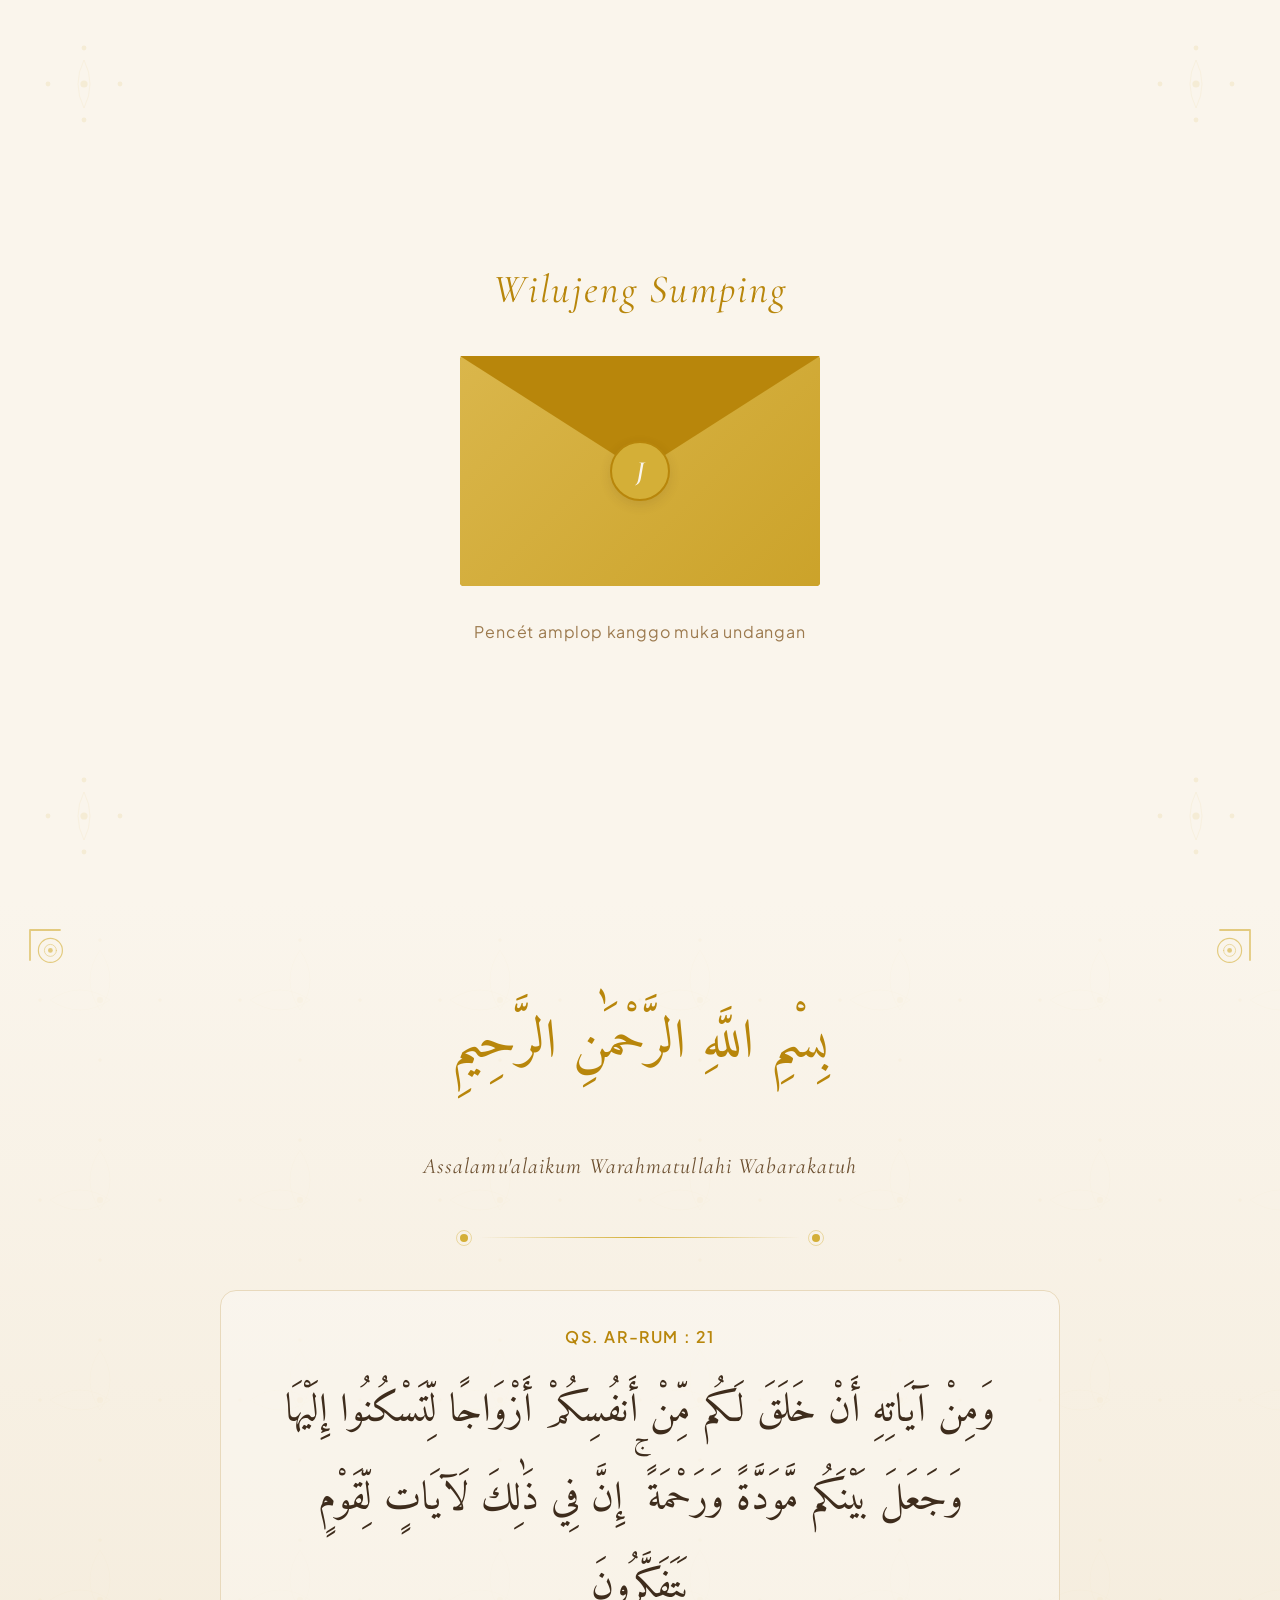
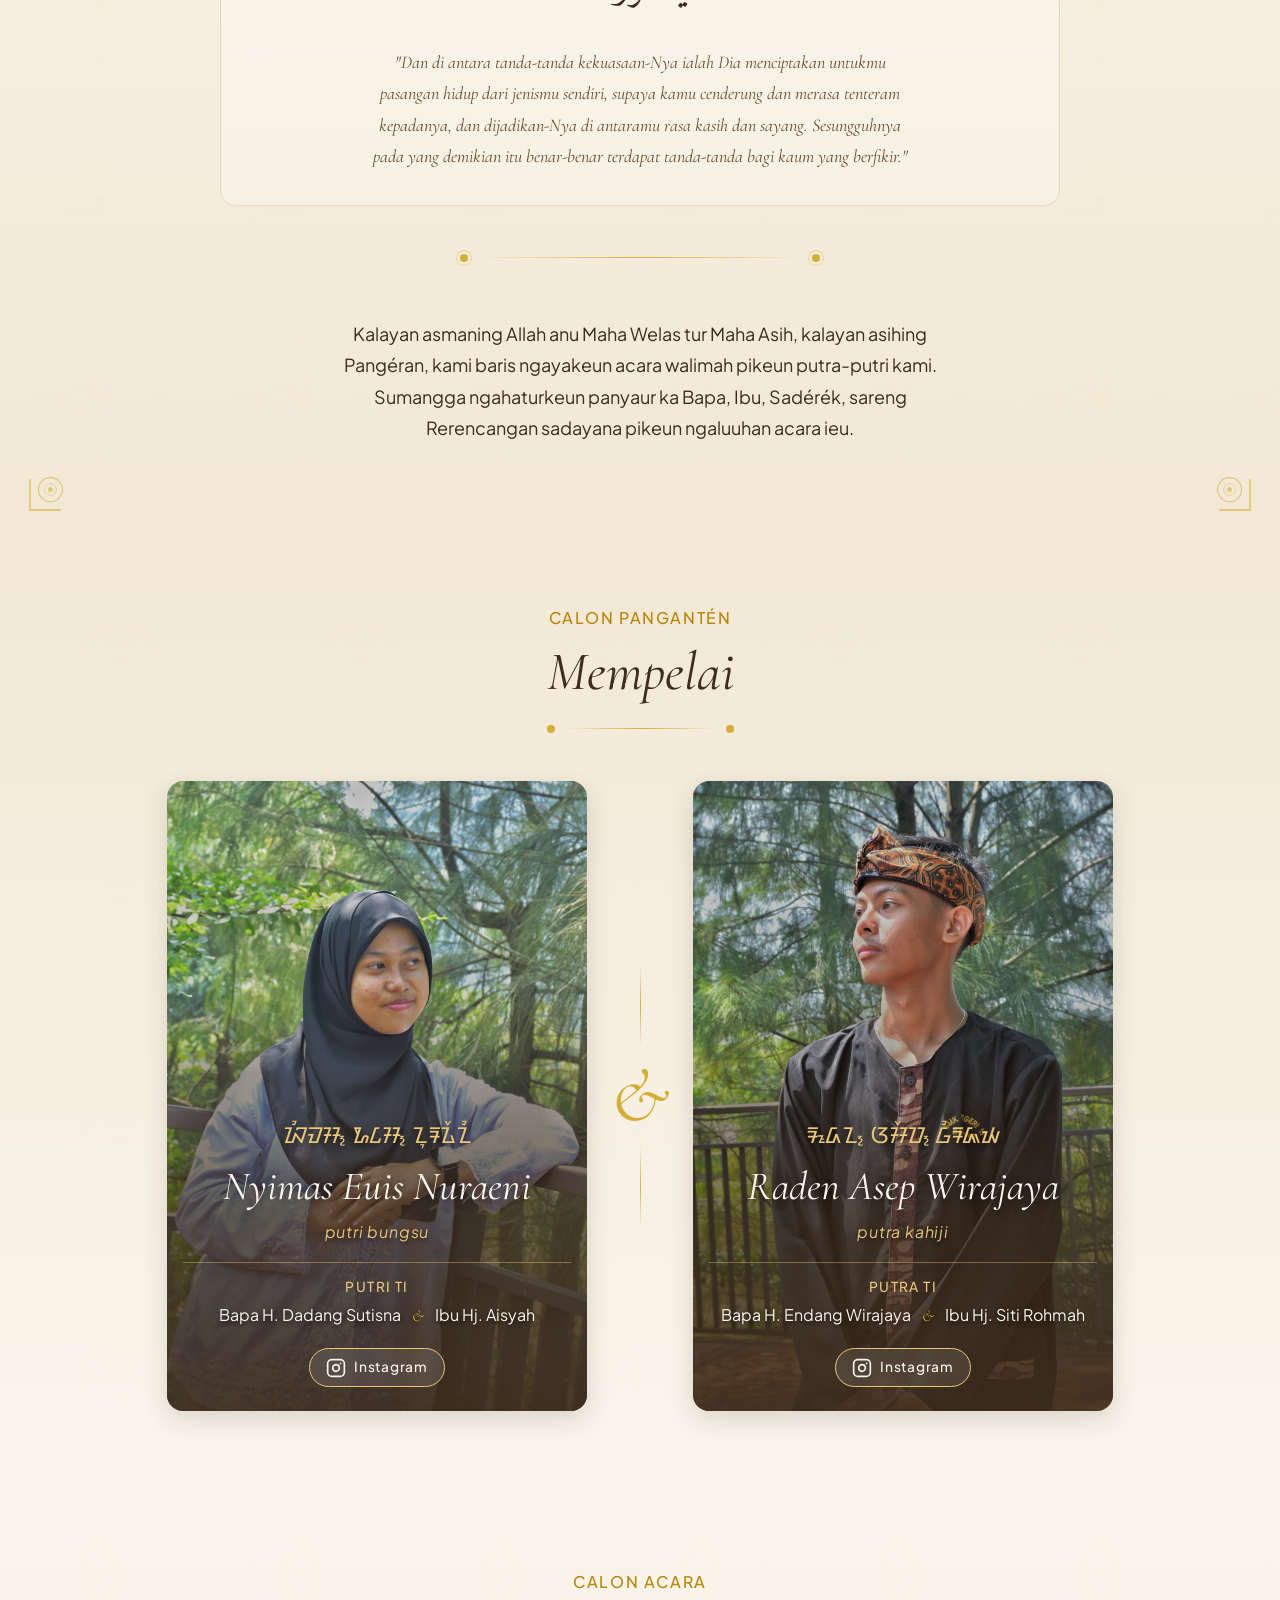
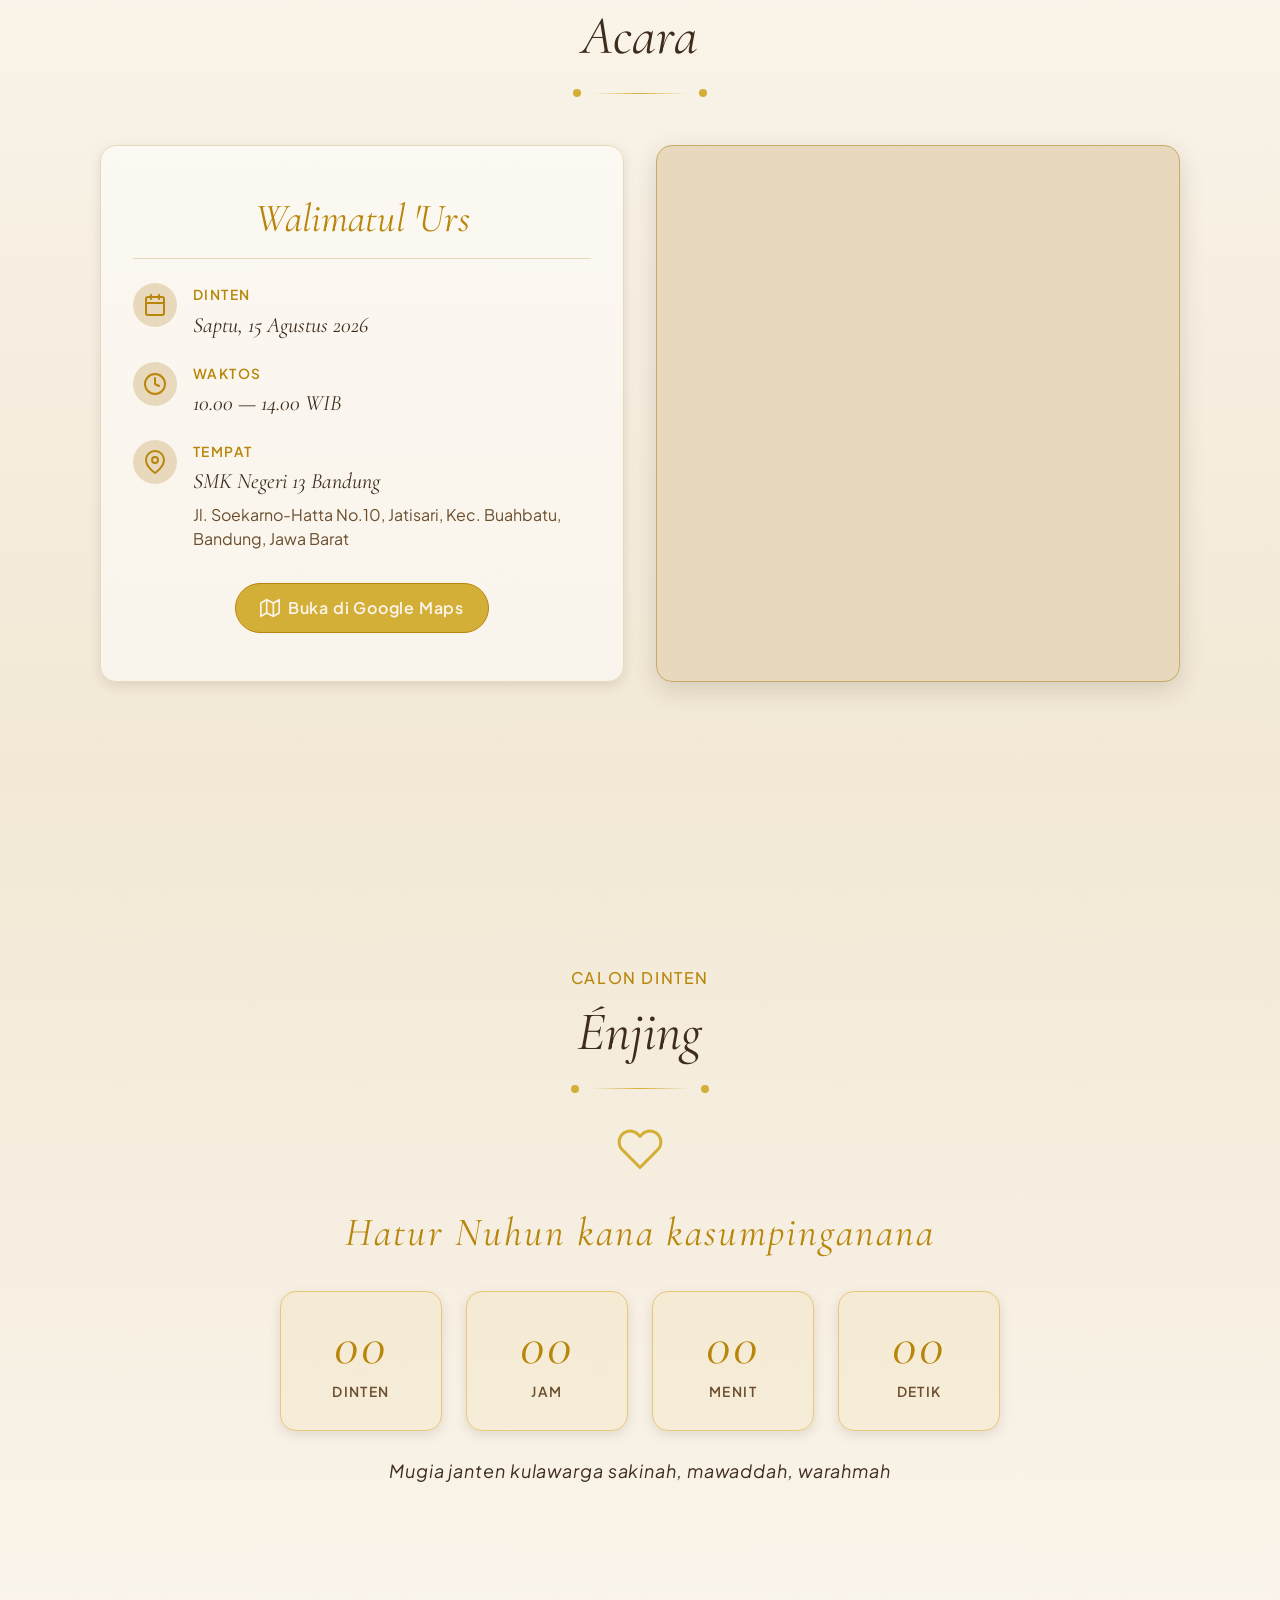
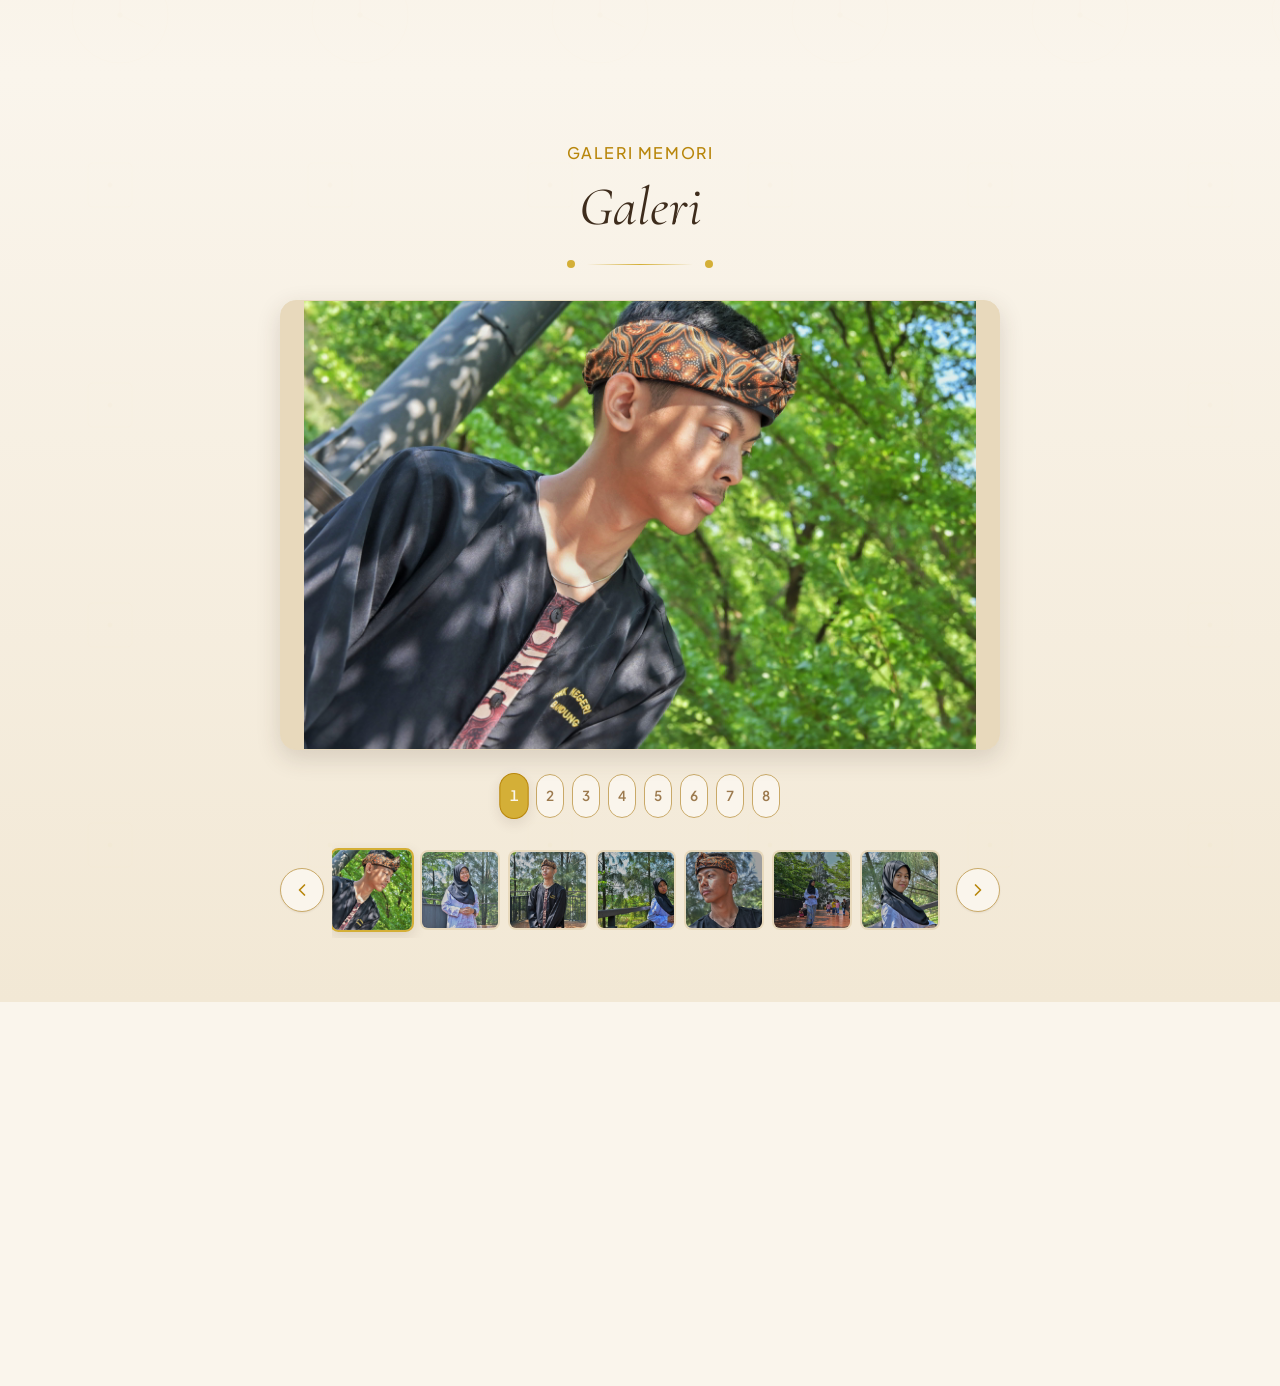
==== index.html @ bc2260ac "feat: add styles and scripts for various sections of Jatukrami event - Added galeri.css for photo ga" ====
<!DOCTYPE html>
<html lang="su">
<head>
  <meta charset="UTF-8" />
  <meta name="viewport" content="width=device-width, initial-scale=1.0" />
  <meta name="description" content="Undangan pernikahan Jatukrami — Asep & Euis" />
  <title>Jatukrami — Undangan Pernikahan</title>

  <!-- ============ GOOGLE FONTS ============ -->
  <link rel="preconnect" href="https://fonts.googleapis.com" />
  <link rel="preconnect" href="https://fonts.gstatic.com" crossorigin />
  <link
    href="https://fonts.googleapis.com/css2?family=Amiri:wght@400;700&family=Cormorant+Garamond:wght@300;400;500;600;700&family=Noto+Sans+Sundanese:wght@400;500;600;700&family=Plus+Jakarta+Sans:wght@300;400;500;600;700&display=swap"
    rel="stylesheet"
  />

  <!-- ============ AOS (scroll animation) CSS ============ -->
  <link rel="stylesheet" href="https://unpkg.com/aos@2.3.1/dist/aos.css" />

  <!-- ============ STYLE (master, import semua CSS) ============ -->
  <link rel="stylesheet" href="css/style.css" />
</head>
<body>

  <!-- ============================================================
       1. OPENING — Amplop Interaktif (Section 1)
       ============================================================ -->
  <section id="opening" class="section section-opening" aria-label="Pambuka undangan">
    <div class="opening-ornament opening-ornament-tl" aria-hidden="true"></div>
    <div class="opening-ornament opening-ornament-tr" aria-hidden="true"></div>
    <div class="opening-ornament opening-ornament-bl" aria-hidden="true"></div>
    <div class="opening-ornament opening-ornament-br" aria-hidden="true"></div>

    <div class="opening-content">
      <p class="opening-greeting">Wilujeng Sumping</p>

      <button type="button" class="envelope" id="envelopeBtn"
              aria-label="Pencét amplop pikeun muka undangan">
        <div class="envelope-body">
          <div class="envelope-back" aria-hidden="true"></div>
          <div class="envelope-letter" aria-hidden="true">
            <span class="letter-monogram">J</span>
          </div>
          <div class="envelope-front" aria-hidden="true"></div>
          <div class="envelope-flap" aria-hidden="true"></div>
          <div class="envelope-seal" aria-hidden="true">
            <span class="seal-letter">J</span>
          </div>
        </div>
      </button>

      <p class="opening-hint">Pencét amplop kanggo muka undangan</p>
    </div>
  </section>

  <!-- ============================================================
       2. INTRODUCTION — bg foto prewed (3 versi responsive)
       ============================================================ -->
  <section id="intro" class="section-intro" aria-label="Wilujeng sumping ka acara walimah">
    <div class="intro-bg" aria-hidden="true"></div>
    <div class="intro-overlay" aria-hidden="true"></div>

    <div class="intro-corner intro-corner-tl" aria-hidden="true"></div>
    <div class="intro-corner intro-corner-tr" aria-hidden="true"></div>
    <div class="intro-corner intro-corner-bl" aria-hidden="true"></div>
    <div class="intro-corner intro-corner-br" aria-hidden="true"></div>

    <div class="intro-content">
      <h1 class="intro-heading" data-aos="fade-down" data-aos-duration="1000">Jatukrami</h1>

      <div class="intro-divider" aria-hidden="true" data-aos="fade" data-aos-delay="300">
        <span class="divider-ornament"></span>
        <span class="divider-line"></span>
        <span class="divider-ornament"></span>
      </div>

      <div class="intro-latin" data-aos="fade-up" data-aos-delay="500">
        <p class="intro-latin-name" id="introGroomLatin"></p>
        <p class="intro-latin-connector">sareng</p>
        <p class="intro-latin-name" id="introBrideLatin"></p>
      </div>

      <p class="intro-date" id="introDate" data-aos="fade-up" data-aos-delay="700"></p>

      <a
        href="#sambutan"
        class="intro-scroll-btn"
        id="introScrollBtn"
        aria-label="Lajeng ka sambutan"
        data-aos="fade-up"
        data-aos-delay="900">
        <span class="scroll-btn-text">Lajeng</span>
        <span class="scroll-btn-icon" aria-hidden="true">
          <svg xmlns="http://www.w3.org/2000/svg" width="20" height="20"
               viewBox="0 0 24 24" fill="none" stroke="currentColor"
               stroke-width="2" stroke-linecap="round" stroke-linejoin="round">
            <polyline points="6 9 12 15 18 9"></polyline>
          </svg>
        </span>
      </a>
    </div>
  </section>

  <!-- ============================================================
       3. PEMBUKA / SAMBUTAN (Sunda Lemes)
       ============================================================ -->
  <section id="sambutan" class="section section-sambutan" aria-label="Sambutan sareng pembuka">
    <div class="sambutan-bg-pattern" aria-hidden="true"></div>

    <div class="sambutan-corner sambutan-corner-tl" aria-hidden="true"></div>
    <div class="sambutan-corner sambutan-corner-tr" aria-hidden="true"></div>
    <div class="sambutan-corner sambutan-corner-bl" aria-hidden="true"></div>
    <div class="sambutan-corner sambutan-corner-br" aria-hidden="true"></div>

    <div class="sambutan-content">

      <div class="sambutan-bismillah" data-aos="fade-down" data-aos-duration="1000">
        <p class="bismillah-arabic" lang="ar" dir="rtl">بِسْمِ اللَّهِ الرَّحْمَٰنِ الرَّحِيمِ</p>
      </div>

      <p class="sambutan-salam" data-aos="fade-up" data-aos-delay="300">
        Assalamu'alaikum Warahmatullahi Wabarakatuh
      </p>

      <div class="sambutan-divider" aria-hidden="true" data-aos="fade" data-aos-delay="500">
        <span class="sambutan-divider-ornament"></span>
        <span class="sambutan-divider-line"></span>
        <span class="sambutan-divider-ornament"></span>
      </div>

      <div class="sambutan-quran" data-aos="fade-up" data-aos-delay="600">
        <p class="quran-source">QS. Ar-Rum : 21</p>
        <p class="quran-arabic" lang="ar" dir="rtl">وَمِنْ آيَاتِهِ أَنْ خَلَقَ لَكُم مِّنْ أَنفُسِكُمْ أَزْوَاجًا لِّتَسْكُنُوا إِلَيْهَا وَجَعَلَ بَيْنَكُم مَّوَدَّةً وَرَحْمَةً ۚ إِنَّ فِي ذَٰلِكَ لَآيَاتٍ لِّقَوْمٍ يَتَفَكَّرُونَ</p>
        <p class="quran-translation">
          "Dan di antara tanda-tanda kekuasaan-Nya ialah Dia menciptakan untukmu pasangan hidup dari jenismu sendiri, supaya kamu cenderung dan merasa tenteram kepadanya, dan dijadikan-Nya di antaramu rasa kasih dan sayang. Sesungguhnya pada yang demikian itu benar-benar terdapat tanda-tanda bagi kaum yang berfikir."
        </p>
      </div>

      <div class="sambutan-divider" aria-hidden="true" data-aos="fade" data-aos-delay="800">
        <span class="sambutan-divider-ornament"></span>
        <span class="sambutan-divider-line"></span>
        <span class="sambutan-divider-ornament"></span>
      </div>

      <div class="sambutan-greeting" data-aos="fade-up" data-aos-delay="900">
        <p class="greeting-text">
          Kalayan asmaning Allah anu Maha Welas tur Maha Asih, kalayan asihing Pangéran, kami baris ngayakeun acara walimah pikeun putra-putri kami. Sumangga ngahaturkeun panyaur ka Bapa, Ibu, Sadérék, sareng Rerencangan sadayana pikeun ngaluuhan acara ieu.
        </p>
      </div>

    </div>
  </section>

  <!-- ============================================================
       4. PROFIL MEMPELAI
       ============================================================ -->
  <section id="mempelai" class="section section-mempelai" aria-label="Profil mempelai">
    <div class="mempelai-bg-pattern" aria-hidden="true"></div>

    <div class="mempelai-header" data-aos="fade-down">
      <p class="mempelai-eyebrow">Calon Pangantén</p>
      <h2 class="mempelai-heading">Mempelai</h2>
      <div class="mempelai-header-divider" aria-hidden="true">
        <span class="header-divider-ornament"></span>
        <span class="header-divider-line"></span>
        <span class="header-divider-ornament"></span>
      </div>
    </div>

    <div class="mempelai-grid">

      <!-- BRIDE CARD (kiri di desktop, atas di mobile) -->
      <article class="mempelai-card mempelai-card-bride" data-aos="fade-right" data-aos-delay="200">
        <div class="card-photo" id="brideCardPhoto" aria-hidden="true"></div>
        <div class="card-overlay" aria-hidden="true"></div>
        <div class="card-content">
          <p class="card-sunda-name" id="brideCardSunda" lang="su"></p>
          <h3 class="card-latin-name" id="brideCardLatin"></h3>
          <p class="card-child-status" id="brideCardChild"></p>
          <div class="card-parents">
            <p class="parents-label">Putri ti</p>
            <p class="parents-names">
              <span id="brideCardFather"></span>
              <span class="parents-separator">&</span>
              <span id="brideCardMother"></span>
            </p>
          </div>
          <a class="card-instagram" id="brideCardIg" target="_blank"
             rel="noopener noreferrer" aria-label="Instagram mempelai wanita">
            <svg xmlns="http://www.w3.org/2000/svg" width="20" height="20"
                 viewBox="0 0 24 24" fill="none" stroke="currentColor"
                 stroke-width="2" stroke-linecap="round" stroke-linejoin="round">
              <rect x="2" y="2" width="20" height="20" rx="5" ry="5"></rect>
              <path d="M16 11.37A4 4 0 1 1 12.63 8 4 4 0 0 1 16 11.37z"></path>
              <line x1="17.5" y1="6.5" x2="17.51" y2="6.5"></line>
            </svg>
            <span>Instagram</span>
          </a>
        </div>
      </article>

      <!-- AMPERSAND DIVIDER (tengah) -->
      <div class="mempelai-divider" aria-hidden="true" data-aos="zoom-in" data-aos-delay="400">
        <span class="divider-line-v"></span>
        <span class="divider-amp">&</span>
        <span class="divider-line-v"></span>
      </div>

      <!-- GROOM CARD (kanan di desktop, bawah di mobile) -->
      <article class="mempelai-card mempelai-card-groom" data-aos="fade-left" data-aos-delay="600">
        <div class="card-photo" id="groomCardPhoto" aria-hidden="true"></div>
        <div class="card-overlay" aria-hidden="true"></div>
        <div class="card-content">
          <p class="card-sunda-name" id="groomCardSunda" lang="su"></p>
          <h3 class="card-latin-name" id="groomCardLatin"></h3>
          <p class="card-child-status" id="groomCardChild"></p>
          <div class="card-parents">
            <p class="parents-label">Putra ti</p>
            <p class="parents-names">
              <span id="groomCardFather"></span>
              <span class="parents-separator">&</span>
              <span id="groomCardMother"></span>
            </p>
          </div>
          <a class="card-instagram" id="groomCardIg" target="_blank"
             rel="noopener noreferrer" aria-label="Instagram mempelai pria">
            <svg xmlns="http://www.w3.org/2000/svg" width="20" height="20"
                 viewBox="0 0 24 24" fill="none" stroke="currentColor"
                 stroke-width="2" stroke-linecap="round" stroke-linejoin="round">
              <rect x="2" y="2" width="20" height="20" rx="5" ry="5"></rect>
              <path d="M16 11.37A4 4 0 1 1 12.63 8 4 4 0 0 1 16 11.37z"></path>
              <line x1="17.5" y1="6.5" x2="17.51" y2="6.5"></line>
            </svg>
            <span>Instagram</span>
          </a>
        </div>
      </article>

    </div>
  </section>

  <!-- ============================================================
       5. DETAIL ACARA
       ============================================================ -->
  <section id="acara" class="section section-acara" aria-label="Detail acara walimah">
    <div class="acara-bg-pattern" aria-hidden="true"></div>

    <div class="acara-header" data-aos="fade-down">
      <p class="acara-eyebrow">Calon Acara</p>
      <h2 class="acara-heading">Acara</h2>
      <div class="acara-header-divider" aria-hidden="true">
        <span class="header-divider-ornament"></span>
        <span class="header-divider-line"></span>
        <span class="header-divider-ornament"></span>
      </div>
    </div>

    <div class="acara-grid">

      <!-- INFO CARD (kiri di desktop, atas di mobile) -->
      <article class="acara-info" data-aos="fade-right" data-aos-delay="200">
        <h3 class="acara-event-name" id="acaraEventName"></h3>

        <ul class="acara-detail-list">
          <li class="acara-detail-item">
            <span class="detail-icon" aria-hidden="true">
              <svg xmlns="http://www.w3.org/2000/svg" width="24" height="24"
                   viewBox="0 0 24 24" fill="none" stroke="currentColor"
                   stroke-width="2" stroke-linecap="round" stroke-linejoin="round">
                <rect x="3" y="4" width="18" height="18" rx="2" ry="2"></rect>
                <line x1="16" y1="2" x2="16" y2="6"></line>
                <line x1="8" y1="2" x2="8" y2="6"></line>
                <line x1="3" y1="10" x2="21" y2="10"></line>
              </svg>
            </span>
            <div class="detail-text">
              <p class="detail-label">Dinten</p>
              <p class="detail-value" id="acaraDate"></p>
            </div>
          </li>

          <li class="acara-detail-item">
            <span class="detail-icon" aria-hidden="true">
              <svg xmlns="http://www.w3.org/2000/svg" width="24" height="24"
                   viewBox="0 0 24 24" fill="none" stroke="currentColor"
                   stroke-width="2" stroke-linecap="round" stroke-linejoin="round">
                <circle cx="12" cy="12" r="10"></circle>
                <polyline points="12 6 12 12 16 14"></polyline>
              </svg>
            </span>
            <div class="detail-text">
              <p class="detail-label">Waktos</p>
              <p class="detail-value" id="acaraTime"></p>
            </div>
          </li>

          <li class="acara-detail-item">
            <span class="detail-icon" aria-hidden="true">
              <svg xmlns="http://www.w3.org/2000/svg" width="24" height="24"
                   viewBox="0 0 24 24" fill="none" stroke="currentColor"
                   stroke-width="2" stroke-linecap="round" stroke-linejoin="round">
                <path d="M21 10c0 7-9 13-9 13s-9-6-9-13a9 9 0 0 1 18 0z"></path>
                <circle cx="12" cy="10" r="3"></circle>
              </svg>
            </span>
            <div class="detail-text">
              <p class="detail-label">Tempat</p>
              <p class="detail-value" id="acaraVenue"></p>
              <p class="detail-address" id="acaraAddress"></p>
            </div>
          </li>
        </ul>

        <a class="acara-maps-btn" id="acaraMapsLink" target="_blank"
           rel="noopener noreferrer" aria-label="Buka lokasi acara di Google Maps">
          <span class="maps-btn-icon" aria-hidden="true">
            <svg xmlns="http://www.w3.org/2000/svg" width="20" height="20"
                 viewBox="0 0 24 24" fill="none" stroke="currentColor"
                 stroke-width="2" stroke-linecap="round" stroke-linejoin="round">
              <polygon points="1 6 1 22 8 18 16 22 23 18 23 2 16 6 8 2 1 6"></polygon>
              <line x1="8" y1="2" x2="8" y2="18"></line>
              <line x1="16" y1="6" x2="16" y2="22"></line>
            </svg>
          </span>
          <span>Buka di Google Maps</span>
        </a>
      </article>

      <!-- MAPS EMBED (kanan di desktop, bawah di mobile) -->
      <div class="acara-map-wrap" data-aos="fade-left" data-aos-delay="400">
        <iframe
          id="acaraMapEmbed"
          class="acara-map-iframe"
          src=""
          width="100%"
          height="100%"
          style="border:0;"
          allowfullscreen=""
          loading="lazy"
          referrerpolicy="no-referrer-when-downgrade"
          title="Peta lokasi acara walimah Jatukrami">
        </iframe>
      </div>

    </div>
  </section>

  <!-- ============================================================
       6. COUNTDOWN TIMER
       ============================================================ -->
  <section id="countdown" class="section section-countdown" aria-label="Itungan mundur ka acara">
    <div class="countdown-bg-pattern" aria-hidden="true"></div>

    <div class="countdown-header" data-aos="fade-down">
      <p class="countdown-eyebrow">Calon Dinten</p>
      <h2 class="countdown-heading">Énjing</h2>
      <div class="countdown-header-divider" aria-hidden="true">
        <span class="header-divider-ornament"></span>
        <span class="header-divider-line"></span>
        <span class="header-divider-ornament"></span>
      </div>
    </div>

    <!-- STATE 1: BEFORE — Countdown active -->
    <div class="countdown-state countdown-before" id="countdownBefore" data-aos="fade-up" data-aos-delay="200">
      <p class="countdown-message">Sakedap deui kana acara</p>

      <div class="countdown-boxes" role="timer" aria-live="polite">
        <div class="countdown-box">
          <span class="countdown-num" id="cdDays">00</span>
          <span class="countdown-label">Dinten</span>
        </div>
        <div class="countdown-box">
          <span class="countdown-num" id="cdHours">00</span>
          <span class="countdown-label">Jam</span>
        </div>
        <div class="countdown-box">
          <span class="countdown-num" id="cdMinutes">00</span>
          <span class="countdown-label">Menit</span>
        </div>
        <div class="countdown-box">
          <span class="countdown-num" id="cdSeconds">00</span>
          <span class="countdown-label">Detik</span>
        </div>
      </div>

      <p class="countdown-date-display" id="cdDateDisplay"></p>
    </div>

    <!-- STATE 2: ONGOING — Acara sedang berlangsung -->
    <div class="countdown-state countdown-ongoing is-hidden" id="countdownOngoing">
      <div class="state-ornament celebration-ornament" aria-hidden="true">
        <svg xmlns="http://www.w3.org/2000/svg" width="48" height="48"
             viewBox="0 0 24 24" fill="none" stroke="currentColor"
             stroke-width="1.5" stroke-linecap="round" stroke-linejoin="round">
          <polygon points="12 2 15.09 8.26 22 9.27 17 14.14 18.18 21.02 12 17.77 5.82 21.02 7 14.14 2 9.27 8.91 8.26 12 2"></polygon>
        </svg>
      </div>

      <p class="countdown-message countdown-message-large">Acara nuju lumangsung</p>

      <div class="countdown-boxes countdown-boxes-pulse">
        <div class="countdown-box">
          <span class="countdown-num">00</span>
          <span class="countdown-label">Dinten</span>
        </div>
        <div class="countdown-box">
          <span class="countdown-num">00</span>
          <span class="countdown-label">Jam</span>
        </div>
        <div class="countdown-box">
          <span class="countdown-num">00</span>
          <span class="countdown-label">Menit</span>
        </div>
        <div class="countdown-box">
          <span class="countdown-num">00</span>
          <span class="countdown-label">Detik</span>
        </div>
      </div>

      <p class="countdown-sub">Wilujeng sumping ka acara walimah</p>
    </div>

    <!-- STATE 3: ENDED — Setelah acara (BOX TETAP MUNCUL) -->
    <div class="countdown-state countdown-ended is-hidden" id="countdownEnded">
      <div class="state-ornament ended-ornament" aria-hidden="true">
        <svg xmlns="http://www.w3.org/2000/svg" width="48" height="48"
             viewBox="0 0 24 24" fill="none" stroke="currentColor"
             stroke-width="1.5" stroke-linecap="round" stroke-linejoin="round">
          <path d="M20.84 4.61a5.5 5.5 0 0 0-7.78 0L12 5.67l-1.06-1.06a5.5 5.5 0 0 0-7.78 7.78l1.06 1.06L12 21.23l7.78-7.78 1.06-1.06a5.5 5.5 0 0 0 0-7.78z"></path>
        </svg>
      </div>

      <p class="countdown-message countdown-message-large">Hatur Nuhun kana kasumpinganana</p>

      <div class="countdown-boxes countdown-boxes-ended">
        <div class="countdown-box">
          <span class="countdown-num">00</span>
          <span class="countdown-label">Dinten</span>
        </div>
        <div class="countdown-box">
          <span class="countdown-num">00</span>
          <span class="countdown-label">Jam</span>
        </div>
        <div class="countdown-box">
          <span class="countdown-num">00</span>
          <span class="countdown-label">Menit</span>
        </div>
        <div class="countdown-box">
          <span class="countdown-num">00</span>
          <span class="countdown-label">Detik</span>
        </div>
      </div>

      <p class="countdown-sub countdown-sub-doa">
        Mugia janten kulawarga sakinah, mawaddah, warahmah
      </p>
    </div>
  </section>

  <!-- ============================================================
       7. GALERI FOTO
       ============================================================ -->
  <section id="galeri" class="section section-galeri" aria-label="Galeri foto mempelai">
    <div class="galeri-bg-pattern" aria-hidden="true"></div>

    <div class="galeri-header" data-aos="fade-down">
      <p class="galeri-eyebrow">Galeri Memori</p>
      <h2 class="galeri-heading">Galeri</h2>
      <div class="galeri-header-divider" aria-hidden="true">
        <span class="header-divider-ornament"></span>
        <span class="header-divider-line"></span>
        <span class="header-divider-ornament"></span>
      </div>
    </div>

    <div class="galeri-carousel" data-aos="fade-up" data-aos-delay="200">

      <!-- HERO IMAGE -->
      <div class="galeri-hero" id="galeriHero" role="button" tabindex="0"
           aria-label="Pencét pikeun ningali foto langkung ageng">
        <!-- IMG akan di-inject via JS -->
      </div>

      <!-- INDICATOR DOTS -->
      <div class="galeri-dots" id="galeriDots" role="tablist"
           aria-label="Indikator foto">
        <!-- Dots akan di-generate via JS -->
      </div>

      <!-- THUMBNAIL STRIP + ARROWS -->
      <div class="galeri-thumb-wrap">
        <button type="button" class="galeri-arrow galeri-arrow-prev"
                id="galeriArrowPrev" aria-label="Foto saencanna">
          <svg xmlns="http://www.w3.org/2000/svg" width="20" height="20"
               viewBox="0 0 24 24" fill="none" stroke="currentColor"
               stroke-width="2" stroke-linecap="round" stroke-linejoin="round">
            <polyline points="15 18 9 12 15 6"></polyline>
          </svg>
        </button>

        <div class="galeri-thumbs" id="galeriThumbs" role="tablist"
             aria-label="Pilihan foto">
          <!-- Thumbnails akan di-generate via JS -->
        </div>

        <button type="button" class="galeri-arrow galeri-arrow-next"
                id="galeriArrowNext" aria-label="Foto saterasna">
          <svg xmlns="http://www.w3.org/2000/svg" width="20" height="20"
               viewBox="0 0 24 24" fill="none" stroke="currentColor"
               stroke-width="2" stroke-linecap="round" stroke-linejoin="round">
            <polyline points="9 18 15 12 9 6"></polyline>
          </svg>
        </button>
      </div>

    </div>
  </section>

  <!-- ============================================================
       8. FORM UCAPAN & DOA
       ============================================================ -->
  <section id="ucapan" class="section">
    <!-- TODO: form Formspree + dummy ucapan -->
  </section>

  <!-- ============================================================
       9. FOOTER
       ============================================================ -->
  <footer id="footer" class="section">
    <!-- TODO: ucapan tarima kasih, salin tautan, credit -->
  </footer>

  <!-- ============ LIGHTBOX OVERLAY (Section 7: Galeri, persist di body) ============ -->
  <div class="galeri-lightbox is-hidden" id="galeriLightbox"
       role="dialog" aria-modal="true" aria-label="Foto fullscreen"
       tabindex="-1">
    <button type="button" class="lightbox-close" id="lightboxClose"
            aria-label="Tutup gambar">
      <svg xmlns="http://www.w3.org/2000/svg" width="28" height="28"
           viewBox="0 0 24 24" fill="none" stroke="currentColor"
           stroke-width="2" stroke-linecap="round" stroke-linejoin="round">
        <line x1="18" y1="6" x2="6" y2="18"></line>
        <line x1="6" y1="6" x2="18" y2="18"></line>
      </svg>
    </button>

    <div class="lightbox-content">
      <img id="lightboxImg" src="" alt="Foto galeri fullscreen" />
    </div>
  </div>

  <!-- ============ MUSIC TOGGLE (persist di semua section) ============ -->
  <button
    type="button"
    id="musicToggle"
    class="music-toggle is-hidden"
    aria-label="Mateni atanapi nyalakeun musik"
    aria-pressed="false">
    <span class="music-icon music-icon-on" aria-hidden="true">
      <svg xmlns="http://www.w3.org/2000/svg" width="24" height="24"
           viewBox="0 0 24 24" fill="none" stroke="currentColor"
           stroke-width="2" stroke-linecap="round" stroke-linejoin="round">
        <polygon points="11 5 6 9 2 9 2 15 6 15 11 19 11 5"/>
        <path d="M15.54 8.46a5 5 0 0 1 0 7.07"/>
        <path d="M19.07 4.93a10 10 0 0 1 0 14.14"/>
      </svg>
    </span>
    <span class="music-icon music-icon-off" aria-hidden="true">
      <svg xmlns="http://www.w3.org/2000/svg" width="24" height="24"
           viewBox="0 0 24 24" fill="none" stroke="currentColor"
           stroke-width="2" stroke-linecap="round" stroke-linejoin="round">
        <polygon points="11 5 6 9 2 9 2 15 6 15 11 19 11 5"/>
        <line x1="22" y1="9" x2="16" y2="15"/>
        <line x1="16" y1="9" x2="22" y2="15"/>
      </svg>
    </span>
  </button>

  <!-- ============ AOS (scroll animation) JS ============ -->
  <script src="https://unpkg.com/aos@2.3.1/dist/aos.js"></script>

  <!-- ============ SCRIPTS ============ -->
  <script src="js/config.js"></script>     <!-- WAJIB pertama: data CONFIG -->
  <script src="js/music.js"></script>      <!-- sebelum envelope.js (expose window.MusicToggle) -->
  <script src="js/scroll-helper.js"></script> <!-- sebelum envelope & intro (expose window.SmoothScroll) -->
  <script src="js/envelope.js"></script>
  <script src="js/intro.js"></script>      <!-- Section 2: populate intro dari CONFIG -->
  <script src="js/mempelai.js"></script>   <!-- Section 4: populate mempelai dari CONFIG -->
  <script src="js/acara.js"></script>      <!-- Section 5: populate detail acara dari CONFIG -->
  <script src="js/countdown.js"></script>
  <script src="js/gallery.js"></script>
  <script src="js/form.js"></script>
  <script src="js/share.js"></script>
  <script src="js/main.js"></script>        <!-- WAJIB terakhir: init AOS dll -->

</body>
</html>
---- css/style.css ----
/* ==========================================================
   STYLE (MASTER) — JATUKRAMI
   Mengimpor seluruh file CSS sesuai urutan.
   tokens.css WAJIB pertama, responsive.css WAJIB terakhir.
   ========================================================== */
@import url('tokens.css');     /* WAJIB pertama — design tokens */
@import url('base.css');       /* reset & typography defaults */
@import url('opening.css');    /* Section 1: amplop interaktif */
@import url('intro.css');      /* Section 2: introduction (3 bg responsive) */
@import url('sambutan.css');   /* Section 3: sambutan / pembuka religius */
@import url('mempelai.css');   /* Section 4: profil mempelai */
@import url('acara.css');      /* Section 5: detail acara + maps */
@import url('countdown.css');  /* Section 6: countdown timer 3 state */
@import url('galeri.css');     /* Section 7: galeri foto carousel + lightbox */
@import url('sections.css');   /* Section 8-9 */
@import url('music-toggle.css'); /* Komponen floating music toggle */
@import url('responsive.css'); /* WAJIB terakhir — media queries tambahan */
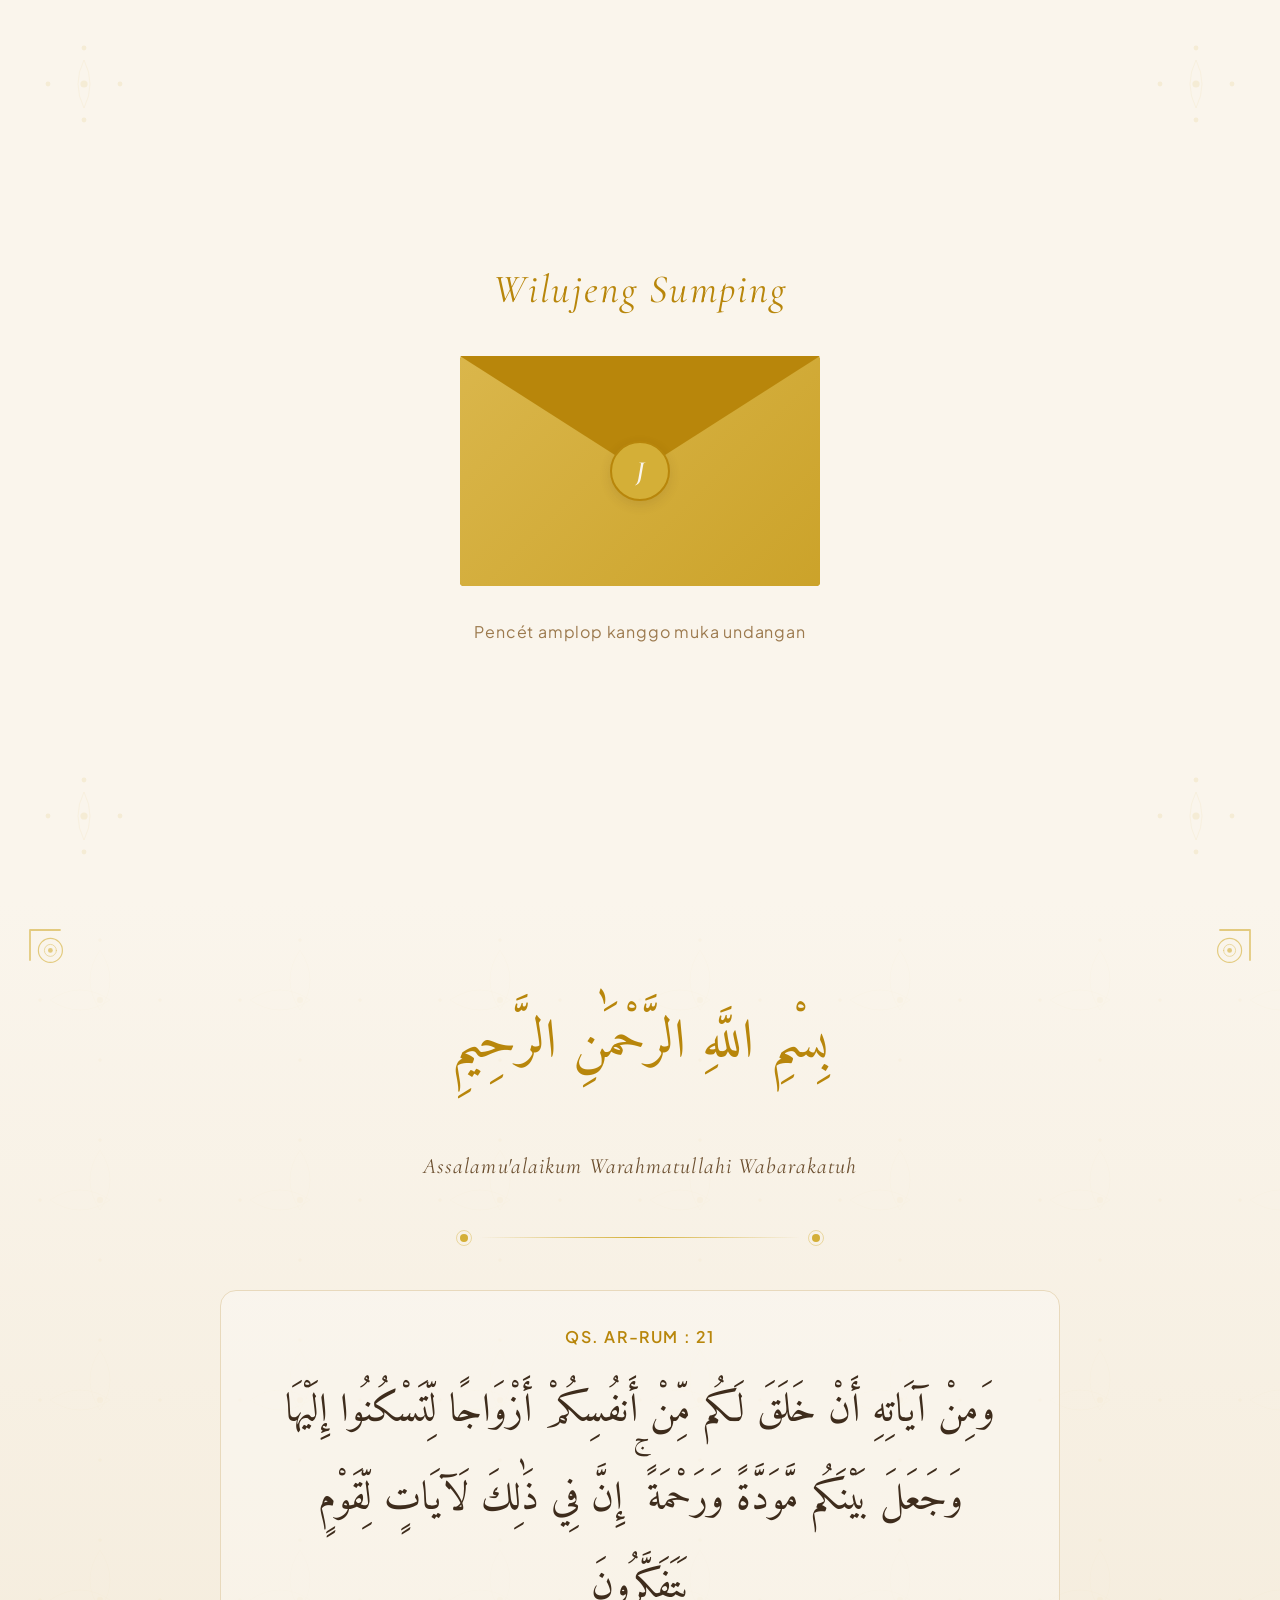
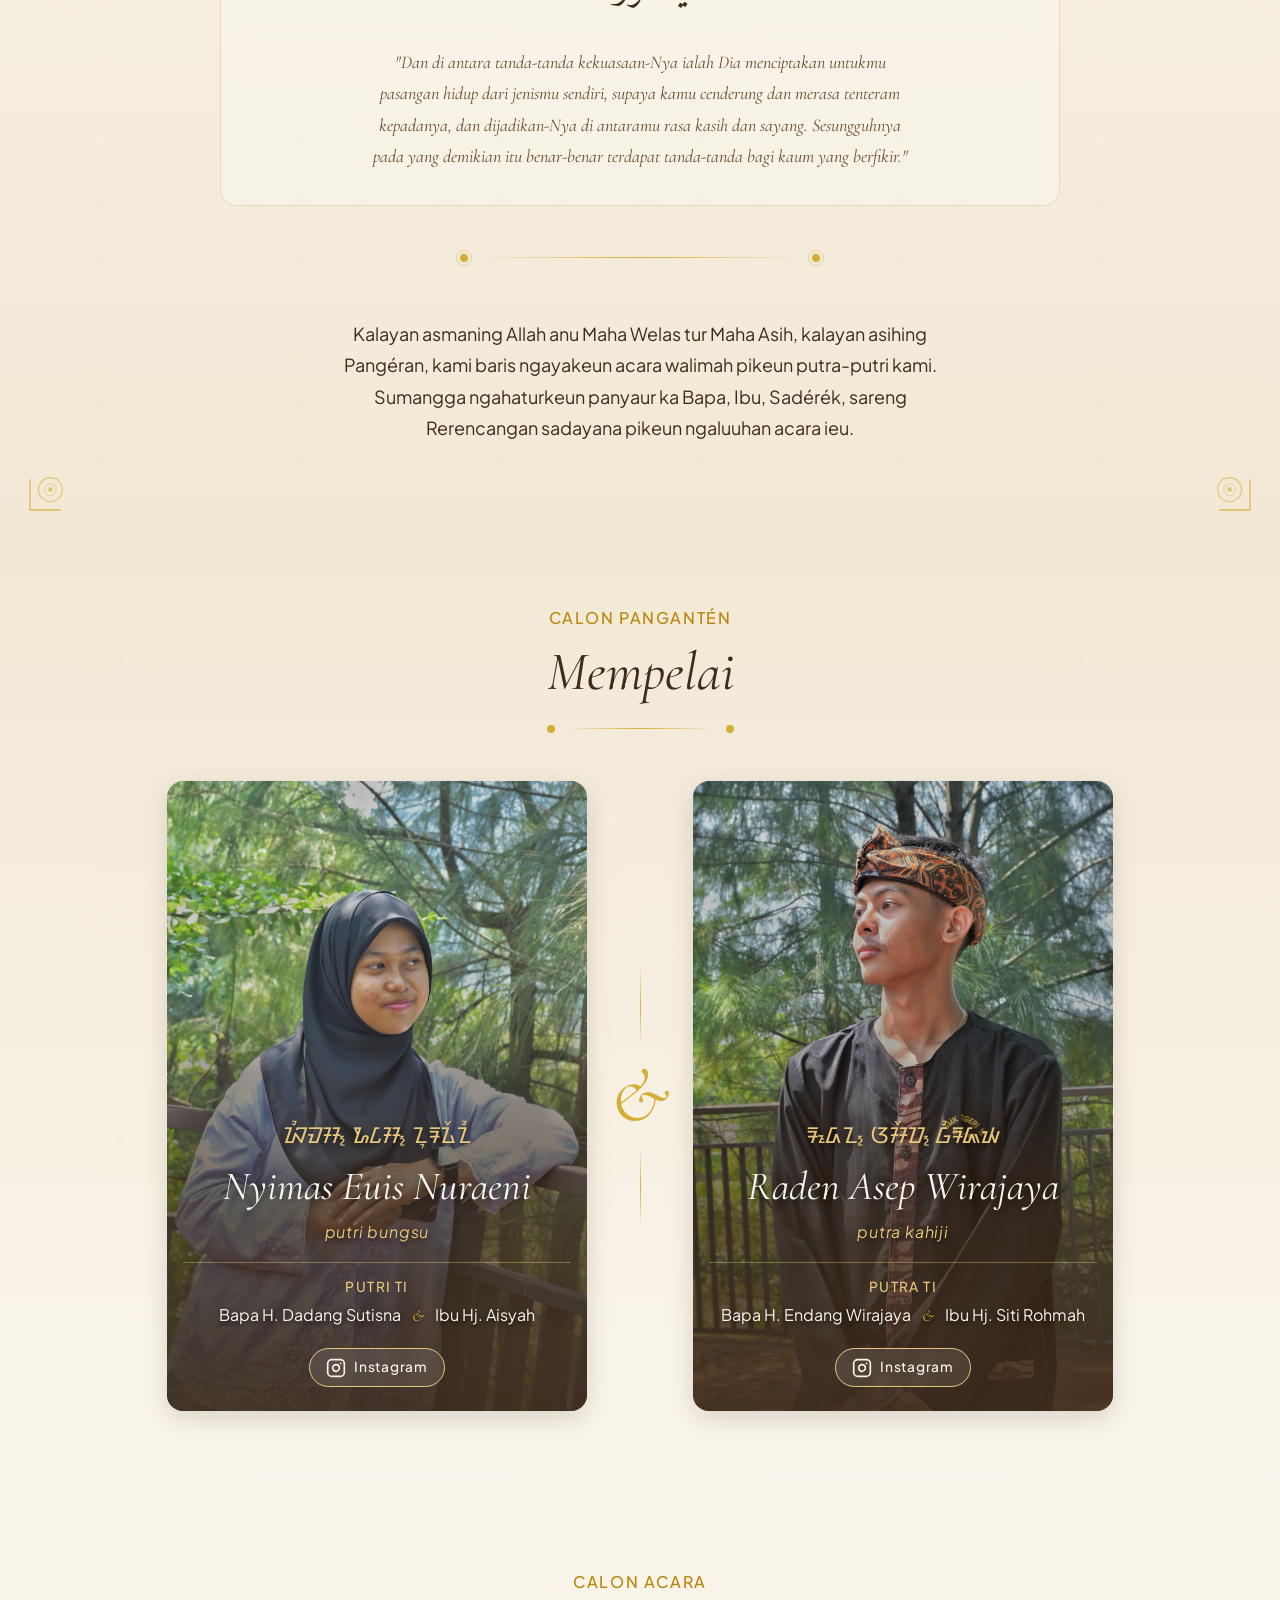
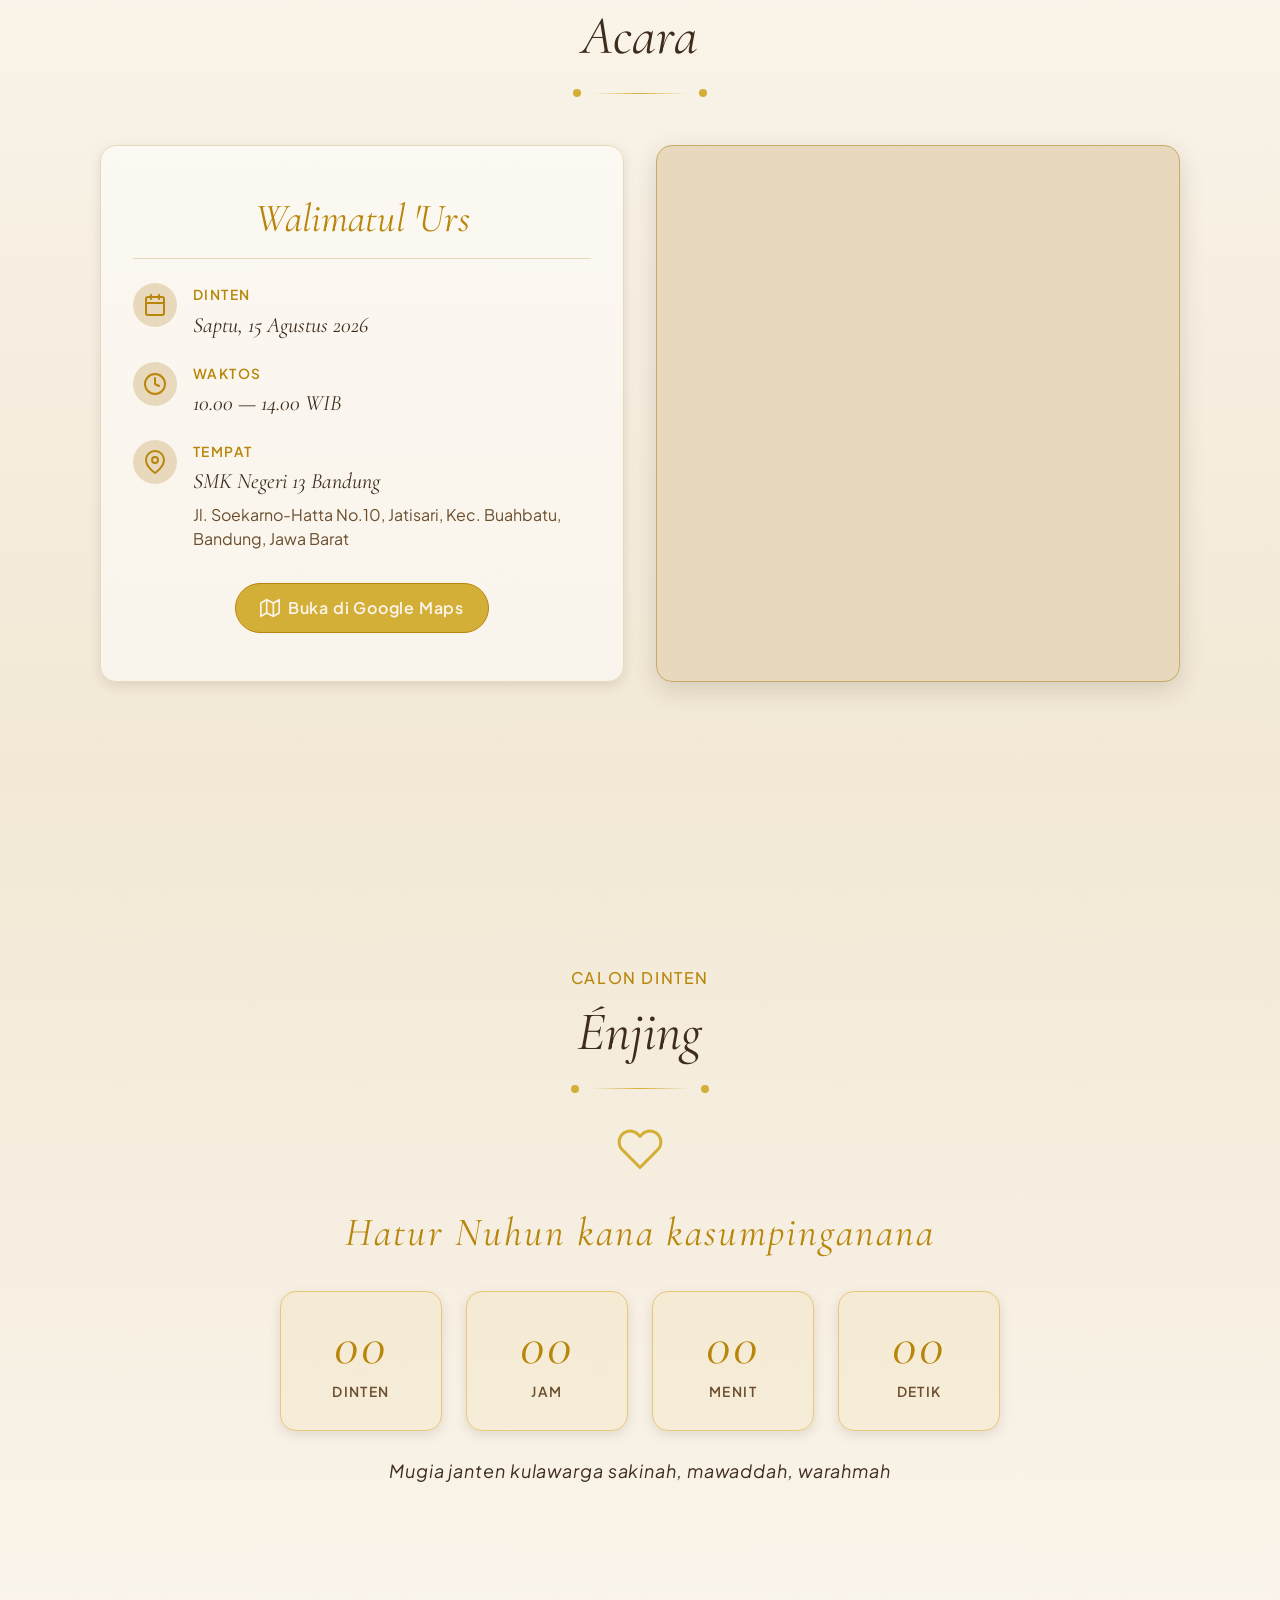
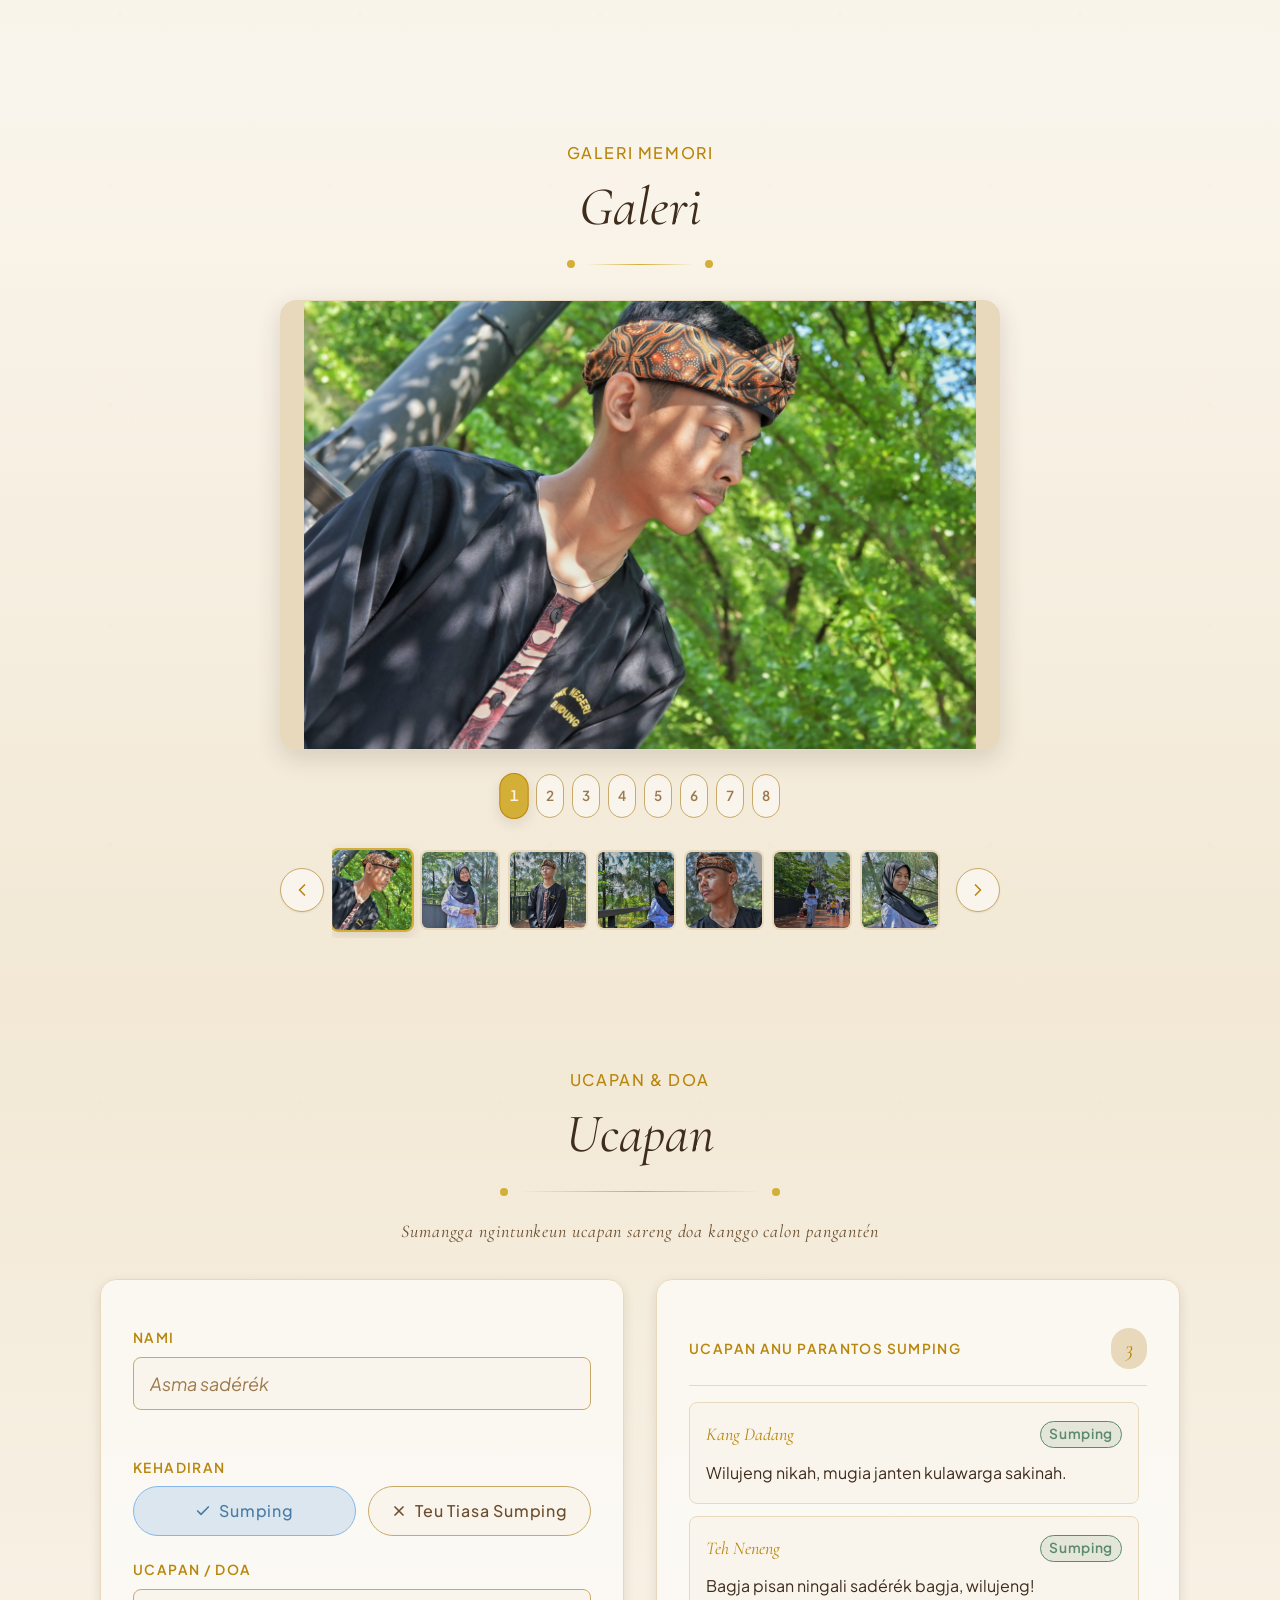
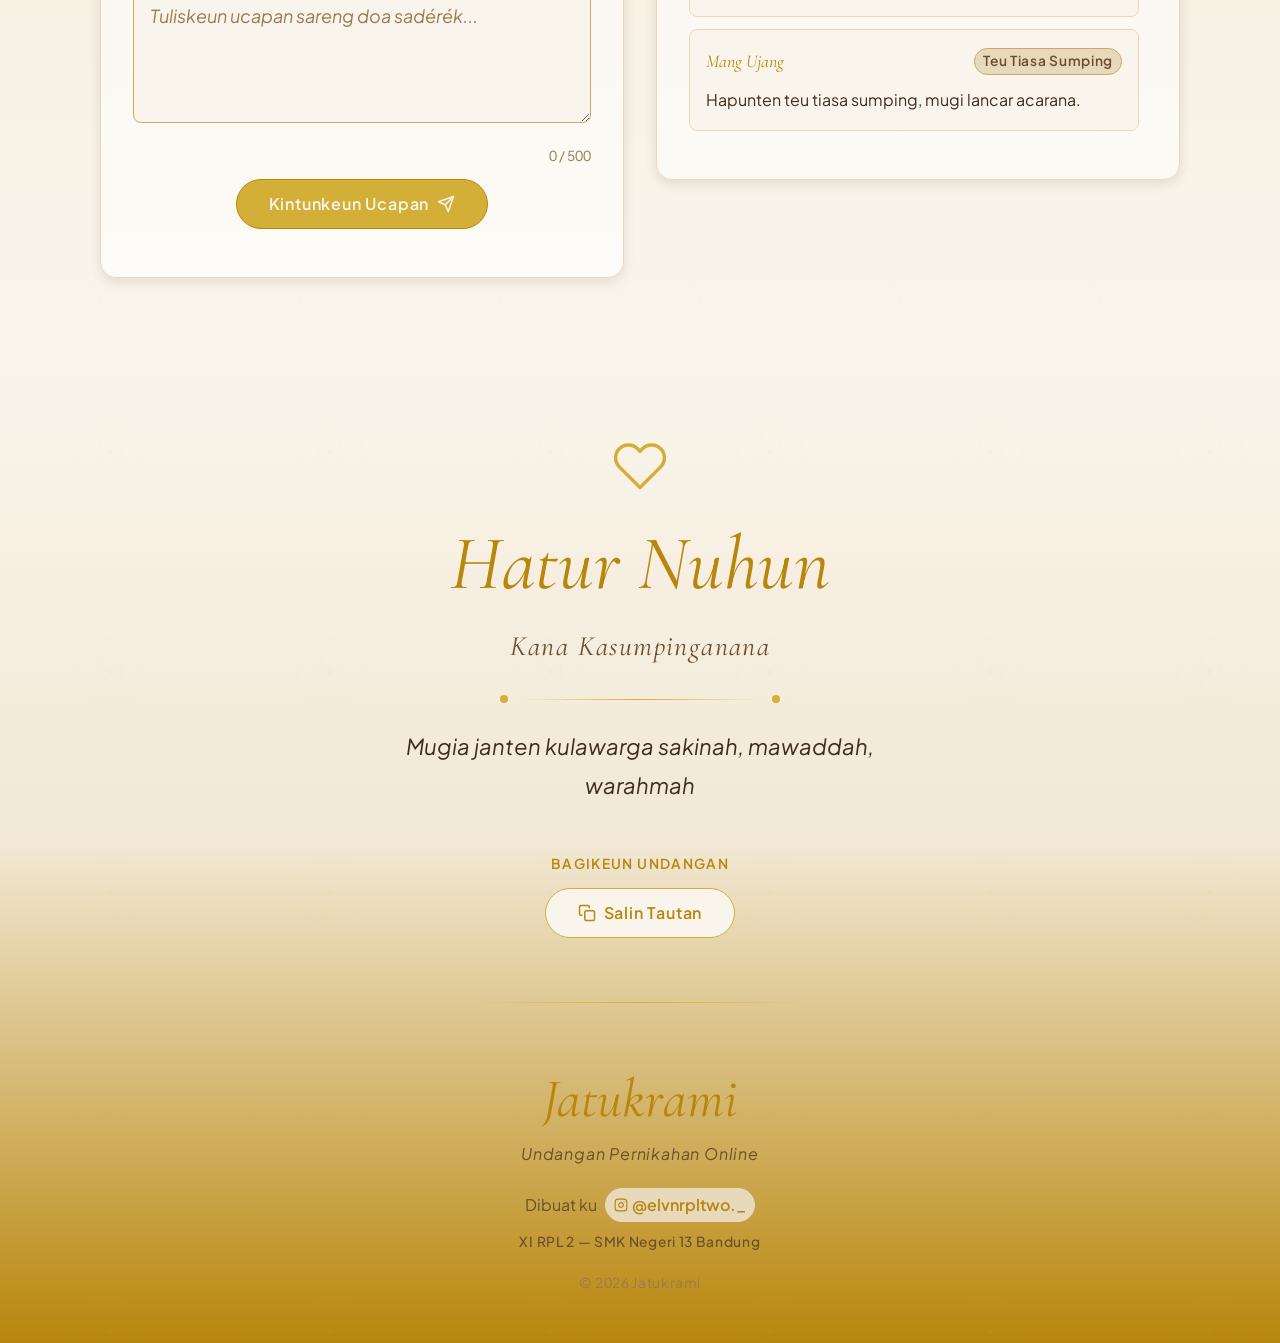
==== commit 6b5881d7: "feat: implement Ucapan & Doa form with submission handling and display list - Added new section for " ====
--- a/index.html
+++ b/index.html
@@ -520,15 +520,217 @@
   <!-- ============================================================
        8. FORM UCAPAN & DOA
        ============================================================ -->
-  <section id="ucapan" class="section">
-    <!-- TODO: form Formspree + dummy ucapan -->
+  <section id="ucapan" class="section section-ucapan" aria-label="Form ucapan dan doa">
+    <div class="ucapan-bg-pattern" aria-hidden="true"></div>
+
+    <div class="ucapan-header" data-aos="fade-down">
+      <p class="ucapan-eyebrow">Ucapan &amp; Doa</p>
+      <h2 class="ucapan-heading">Ucapan</h2>
+      <div class="ucapan-header-divider" aria-hidden="true">
+        <span class="header-divider-ornament"></span>
+        <span class="header-divider-line"></span>
+        <span class="header-divider-ornament"></span>
+      </div>
+      <p class="ucapan-intro">
+        Sumangga ngintunkeun ucapan sareng doa kanggo calon pangantén
+      </p>
+    </div>
+
+    <div class="ucapan-grid">
+
+      <!-- FORM CARD -->
+      <div class="ucapan-form-card" data-aos="fade-right" data-aos-delay="200">
+        <form id="ucapanForm" class="ucapan-form" novalidate>
+
+          <!-- NAMA -->
+          <div class="form-field">
+            <label for="ucapanName" class="form-label">Nami</label>
+            <input
+              type="text"
+              id="ucapanName"
+              name="name"
+              class="form-input"
+              placeholder="Asma sadérék"
+              required
+              minlength="2"
+              maxlength="60"
+              autocomplete="name"
+            />
+            <span class="form-error" id="ucapanNameError" aria-live="polite"></span>
+          </div>
+
+          <!-- KEHADIRAN -->
+          <div class="form-field">
+            <span class="form-label">Kehadiran</span>
+            <div class="form-radio-group" role="radiogroup" aria-label="Status kehadiran">
+              <label class="form-radio">
+                <input type="radio" name="status" value="Sumping" checked />
+                <span class="form-radio-pill">
+                  <svg xmlns="http://www.w3.org/2000/svg" width="16" height="16"
+                       viewBox="0 0 24 24" fill="none" stroke="currentColor"
+                       stroke-width="2.5" stroke-linecap="round" stroke-linejoin="round"
+                       aria-hidden="true">
+                    <polyline points="20 6 9 17 4 12"></polyline>
+                  </svg>
+                  <span>Sumping</span>
+                </span>
+              </label>
+              <label class="form-radio">
+                <input type="radio" name="status" value="Teu Tiasa Sumping" />
+                <span class="form-radio-pill">
+                  <svg xmlns="http://www.w3.org/2000/svg" width="16" height="16"
+                       viewBox="0 0 24 24" fill="none" stroke="currentColor"
+                       stroke-width="2.5" stroke-linecap="round" stroke-linejoin="round"
+                       aria-hidden="true">
+                    <line x1="18" y1="6" x2="6" y2="18"></line>
+                    <line x1="6" y1="6" x2="18" y2="18"></line>
+                  </svg>
+                  <span>Teu Tiasa Sumping</span>
+                </span>
+              </label>
+            </div>
+          </div>
+
+          <!-- PESAN -->
+          <div class="form-field">
+            <label for="ucapanMessage" class="form-label">Ucapan / Doa</label>
+            <textarea
+              id="ucapanMessage"
+              name="message"
+              class="form-textarea"
+              placeholder="Tuliskeun ucapan sareng doa sadérék..."
+              required
+              minlength="5"
+              maxlength="500"
+              rows="4"
+            ></textarea>
+            <span class="form-error" id="ucapanMessageError" aria-live="polite"></span>
+            <span class="form-counter" id="ucapanCounter" aria-hidden="true">0 / 500</span>
+          </div>
+
+          <!-- SUBMIT BUTTON -->
+          <button type="submit" class="form-submit" id="ucapanSubmit">
+            <span class="submit-text">Kintunkeun Ucapan</span>
+            <span class="submit-icon" aria-hidden="true">
+              <svg xmlns="http://www.w3.org/2000/svg" width="18" height="18"
+                   viewBox="0 0 24 24" fill="none" stroke="currentColor"
+                   stroke-width="2" stroke-linecap="round" stroke-linejoin="round">
+                <line x1="22" y1="2" x2="11" y2="13"></line>
+                <polygon points="22 2 15 22 11 13 2 9 22 2"></polygon>
+              </svg>
+            </span>
+          </button>
+
+          <!-- STATUS MESSAGE (sukses/gagal) -->
+          <div class="form-status" id="ucapanStatus" role="status" aria-live="polite"></div>
+
+        </form>
+      </div>
+
+      <!-- WISHES LIST -->
+      <div class="ucapan-list-card" data-aos="fade-left" data-aos-delay="400">
+        <div class="ucapan-list-header">
+          <p class="ucapan-list-eyebrow">Ucapan Anu Parantos Sumping</p>
+          <span class="ucapan-list-count" id="ucapanCount">0</span>
+        </div>
+        <ul class="ucapan-list" id="ucapanList" aria-live="polite">
+          <!-- Wishes injected via JS -->
+        </ul>
+      </div>
+
+    </div>
   </section>
 
   <!-- ============================================================
        9. FOOTER
        ============================================================ -->
-  <footer id="footer" class="section">
-    <!-- TODO: ucapan tarima kasih, salin tautan, credit -->
+  <footer id="footer" class="section section-footer" aria-label="Panutup undangan">
+    <div class="footer-bg-pattern" aria-hidden="true"></div>
+
+    <div class="footer-content">
+
+      <!-- THANK YOU MESSAGE -->
+      <div class="footer-thanks" data-aos="fade-up">
+        <div class="footer-ornament-top" aria-hidden="true">
+          <svg xmlns="http://www.w3.org/2000/svg" width="56" height="56"
+               viewBox="0 0 24 24" fill="none" stroke="currentColor"
+               stroke-width="1.5" stroke-linecap="round" stroke-linejoin="round">
+            <path d="M20.84 4.61a5.5 5.5 0 0 0-7.78 0L12 5.67l-1.06-1.06a5.5 5.5 0 0 0-7.78 7.78l1.06 1.06L12 21.23l7.78-7.78 1.06-1.06a5.5 5.5 0 0 0 0-7.78z"></path>
+          </svg>
+        </div>
+
+        <h2 class="footer-greeting">Hatur Nuhun</h2>
+        <p class="footer-greeting-sub">Kana Kasumpinganana</p>
+
+        <div class="footer-divider" aria-hidden="true">
+          <span class="header-divider-ornament"></span>
+          <span class="header-divider-line"></span>
+          <span class="header-divider-ornament"></span>
+        </div>
+
+        <p class="footer-doa">
+          Mugia janten kulawarga sakinah, mawaddah, warahmah
+        </p>
+      </div>
+
+      <!-- SHARE SECTION -->
+      <div class="footer-share" data-aos="fade-up" data-aos-delay="200">
+        <p class="footer-share-label">Bagikeun Undangan</p>
+        <button type="button" class="footer-share-btn" id="footerShareBtn"
+                aria-label="Salin tautan undangan">
+          <span class="share-btn-icon share-icon-default" aria-hidden="true">
+            <svg xmlns="http://www.w3.org/2000/svg" width="18" height="18"
+                 viewBox="0 0 24 24" fill="none" stroke="currentColor"
+                 stroke-width="2" stroke-linecap="round" stroke-linejoin="round">
+              <rect x="9" y="9" width="13" height="13" rx="2" ry="2"></rect>
+              <path d="M5 15H4a2 2 0 0 1-2-2V4a2 2 0 0 1 2-2h9a2 2 0 0 1 2 2v1"></path>
+            </svg>
+          </span>
+          <span class="share-btn-icon share-icon-success" aria-hidden="true">
+            <svg xmlns="http://www.w3.org/2000/svg" width="18" height="18"
+                 viewBox="0 0 24 24" fill="none" stroke="currentColor"
+                 stroke-width="2.5" stroke-linecap="round" stroke-linejoin="round">
+              <polyline points="20 6 9 17 4 12"></polyline>
+            </svg>
+          </span>
+          <span class="share-btn-text" id="footerShareText">Salin Tautan</span>
+        </button>
+      </div>
+
+      <!-- DIVIDER -->
+      <div class="footer-section-divider" aria-hidden="true"
+           data-aos="fade" data-aos-delay="300"></div>
+
+      <!-- CREDIT -->
+      <div class="footer-credit" data-aos="fade-up" data-aos-delay="400">
+        <h3 class="footer-project-name">Jatukrami</h3>
+        <p class="footer-project-tagline">Undangan Pernikahan Online</p>
+
+        <p class="footer-credit-text">
+          Dibuat ku
+          <a href="https://www.instagram.com/elvnrpltwo._"
+             class="footer-credit-link"
+             target="_blank"
+             rel="noopener noreferrer"
+             aria-label="Instagram kelas XI RPL 2">
+            <svg xmlns="http://www.w3.org/2000/svg" width="14" height="14"
+                 viewBox="0 0 24 24" fill="none" stroke="currentColor"
+                 stroke-width="2" stroke-linecap="round" stroke-linejoin="round"
+                 aria-hidden="true">
+              <rect x="2" y="2" width="20" height="20" rx="5" ry="5"></rect>
+              <path d="M16 11.37A4 4 0 1 1 12.63 8 4 4 0 0 1 16 11.37z"></path>
+              <line x1="17.5" y1="6.5" x2="17.51" y2="6.5"></line>
+            </svg>
+            <span>@elvnrpltwo._</span>
+          </a>
+        </p>
+
+        <p class="footer-school">XI RPL 2 — SMK Negeri 13 Bandung</p>
+
+        <p class="footer-copyright">© 2026 Jatukrami</p>
+      </div>
+
+    </div>
   </footer>
 
   <!-- ============ LIGHTBOX OVERLAY (Section 7: Galeri, persist di body) ============ -->
--- a/css/style.css
+++ b/css/style.css
@@ -12,6 +12,8 @@
 @import url('acara.css');      /* Section 5: detail acara + maps */
 @import url('countdown.css');  /* Section 6: countdown timer 3 state */
 @import url('galeri.css');     /* Section 7: galeri foto carousel + lightbox */
-@import url('sections.css');   /* Section 8-9 */
+@import url('ucapan.css');     /* Section 8: form ucapan & doa + list */
+@import url('footer.css');     /* Section 9: footer + share + credit */
+@import url('sections.css');   /* (legacy placeholder) */
 @import url('music-toggle.css'); /* Komponen floating music toggle */
 @import url('responsive.css'); /* WAJIB terakhir — media queries tambahan */
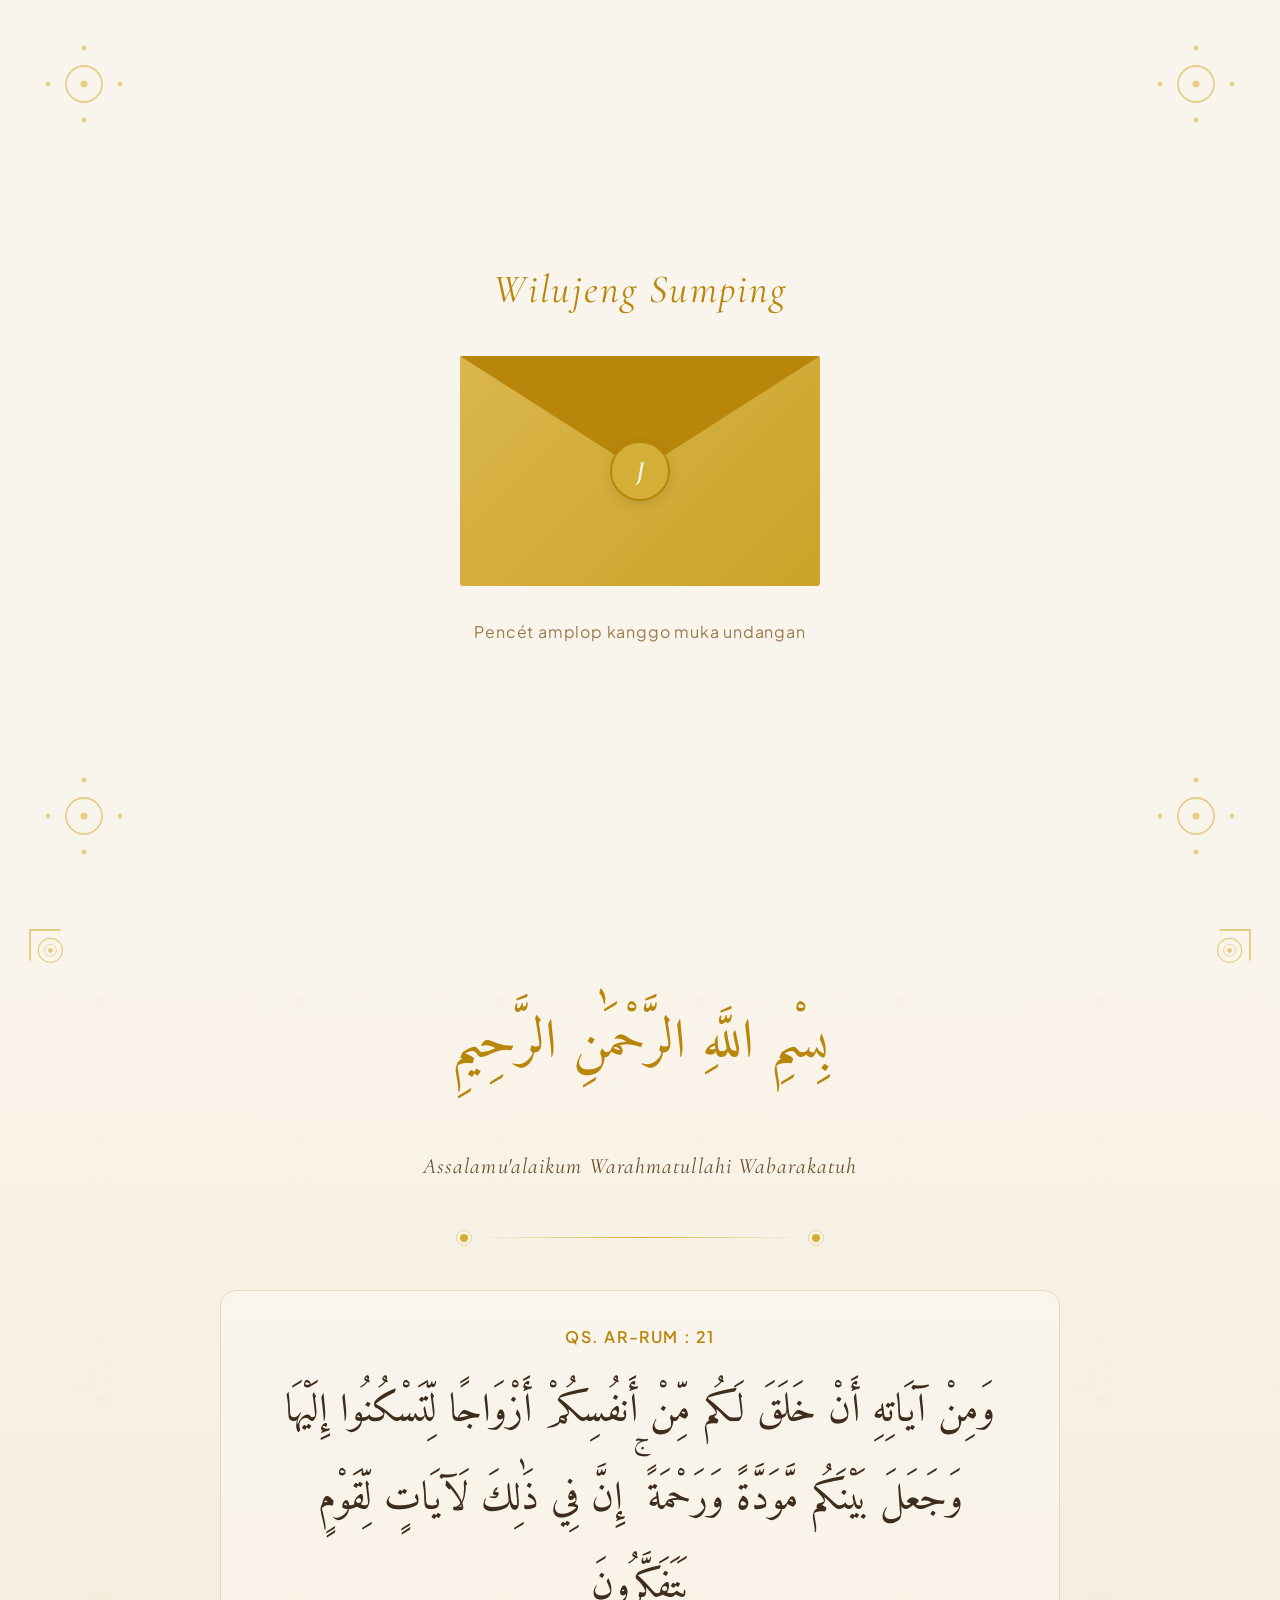
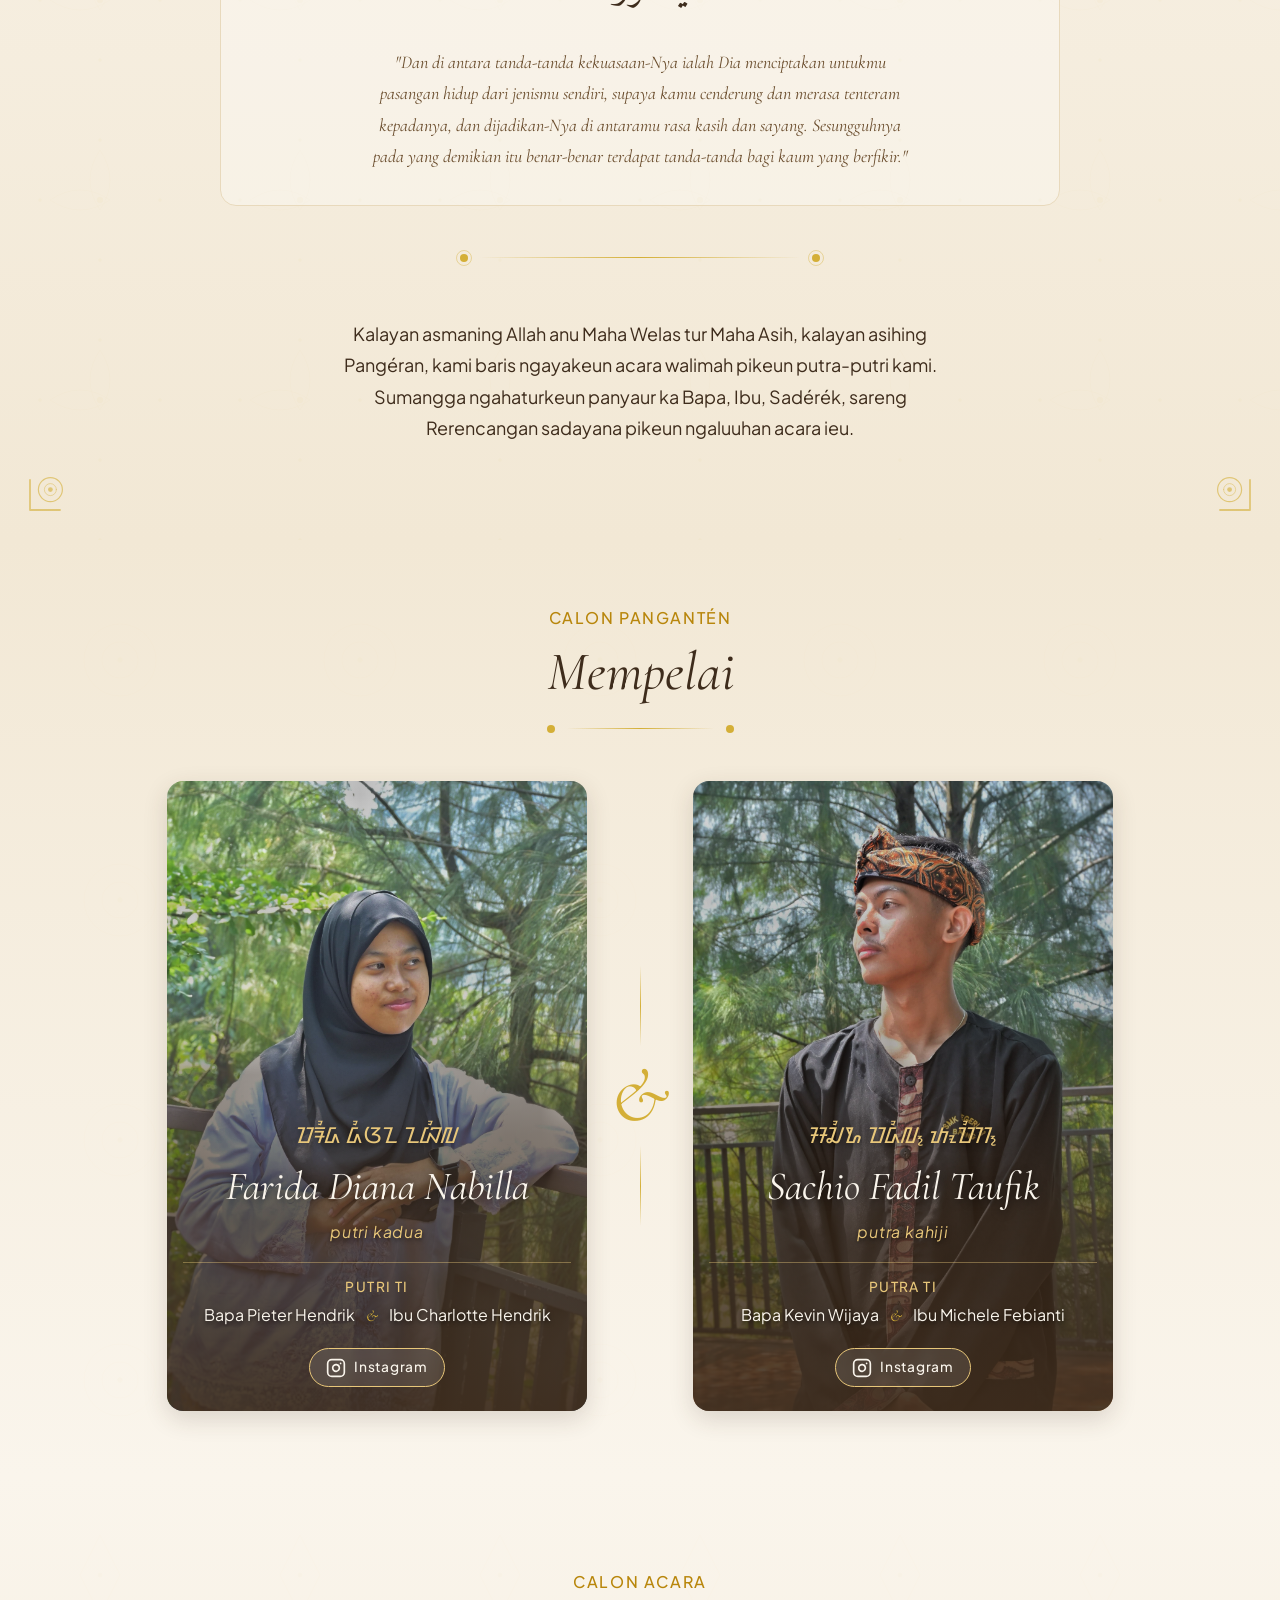
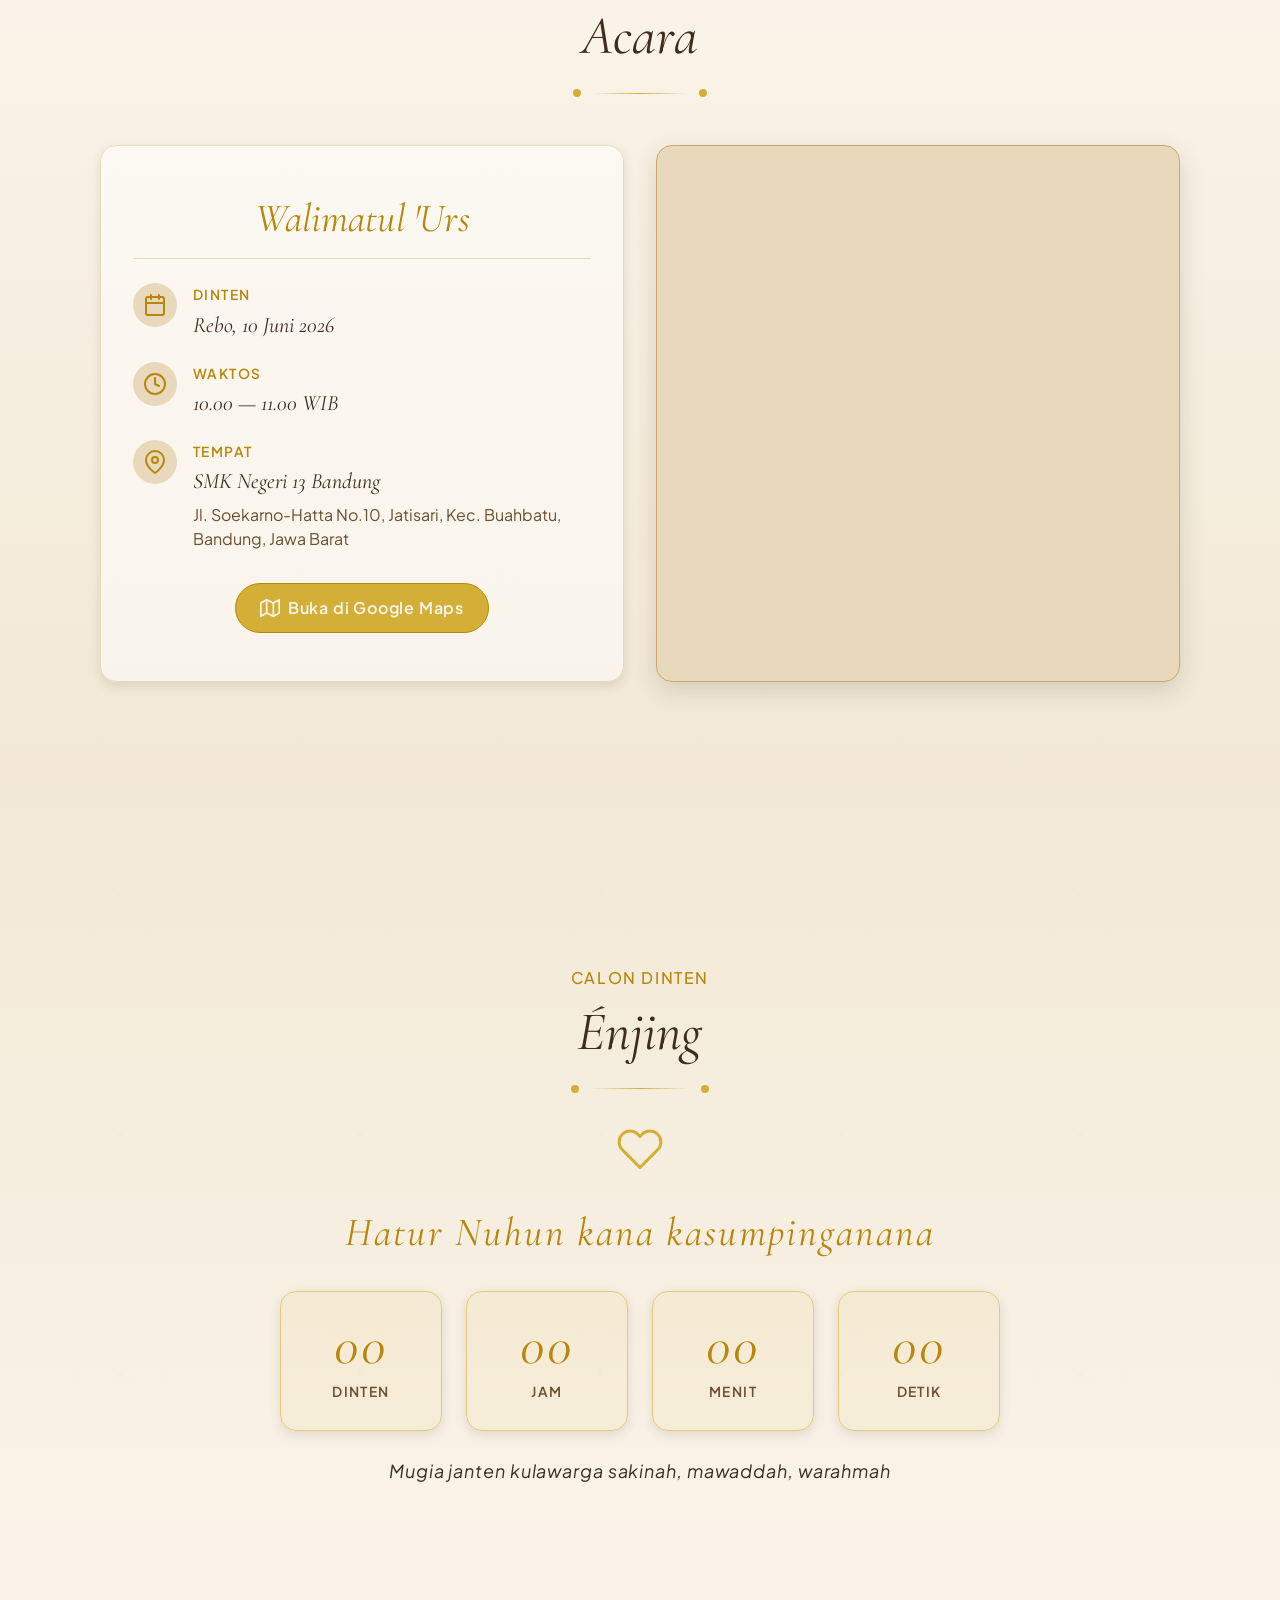
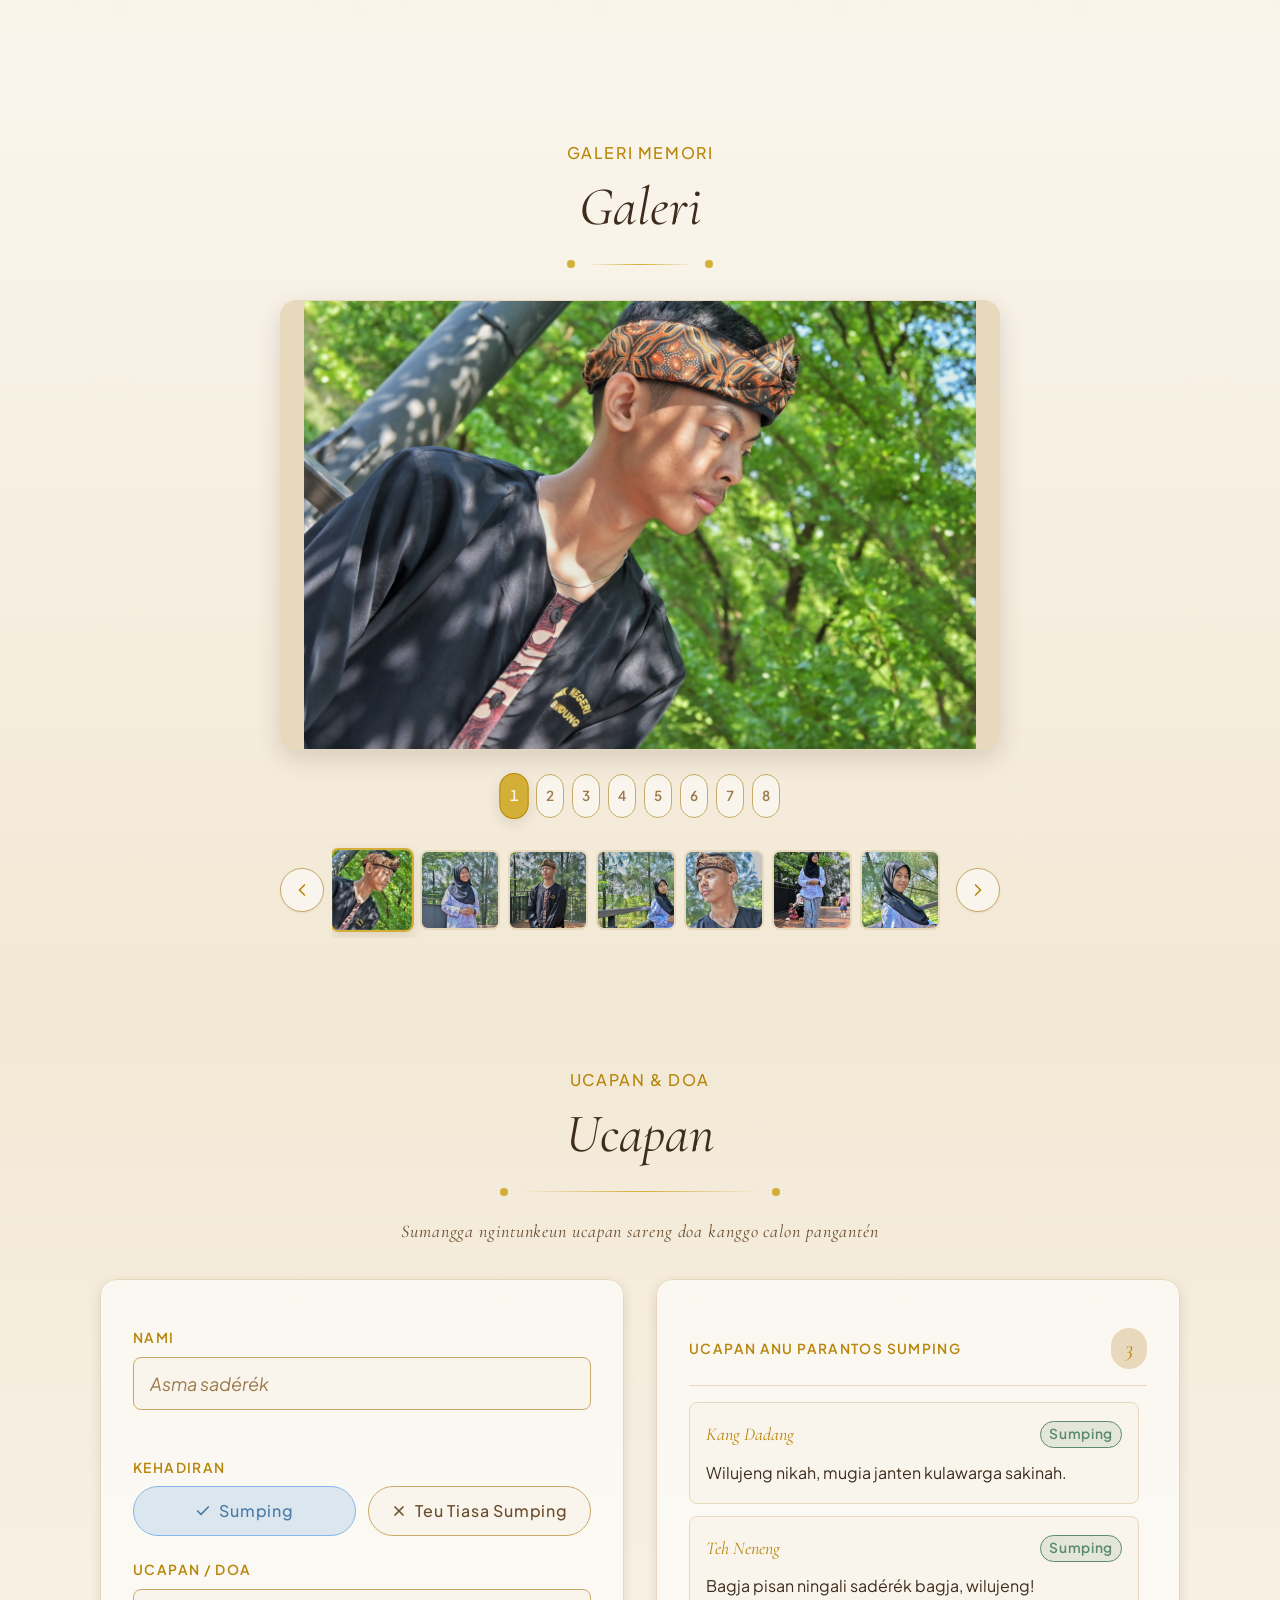
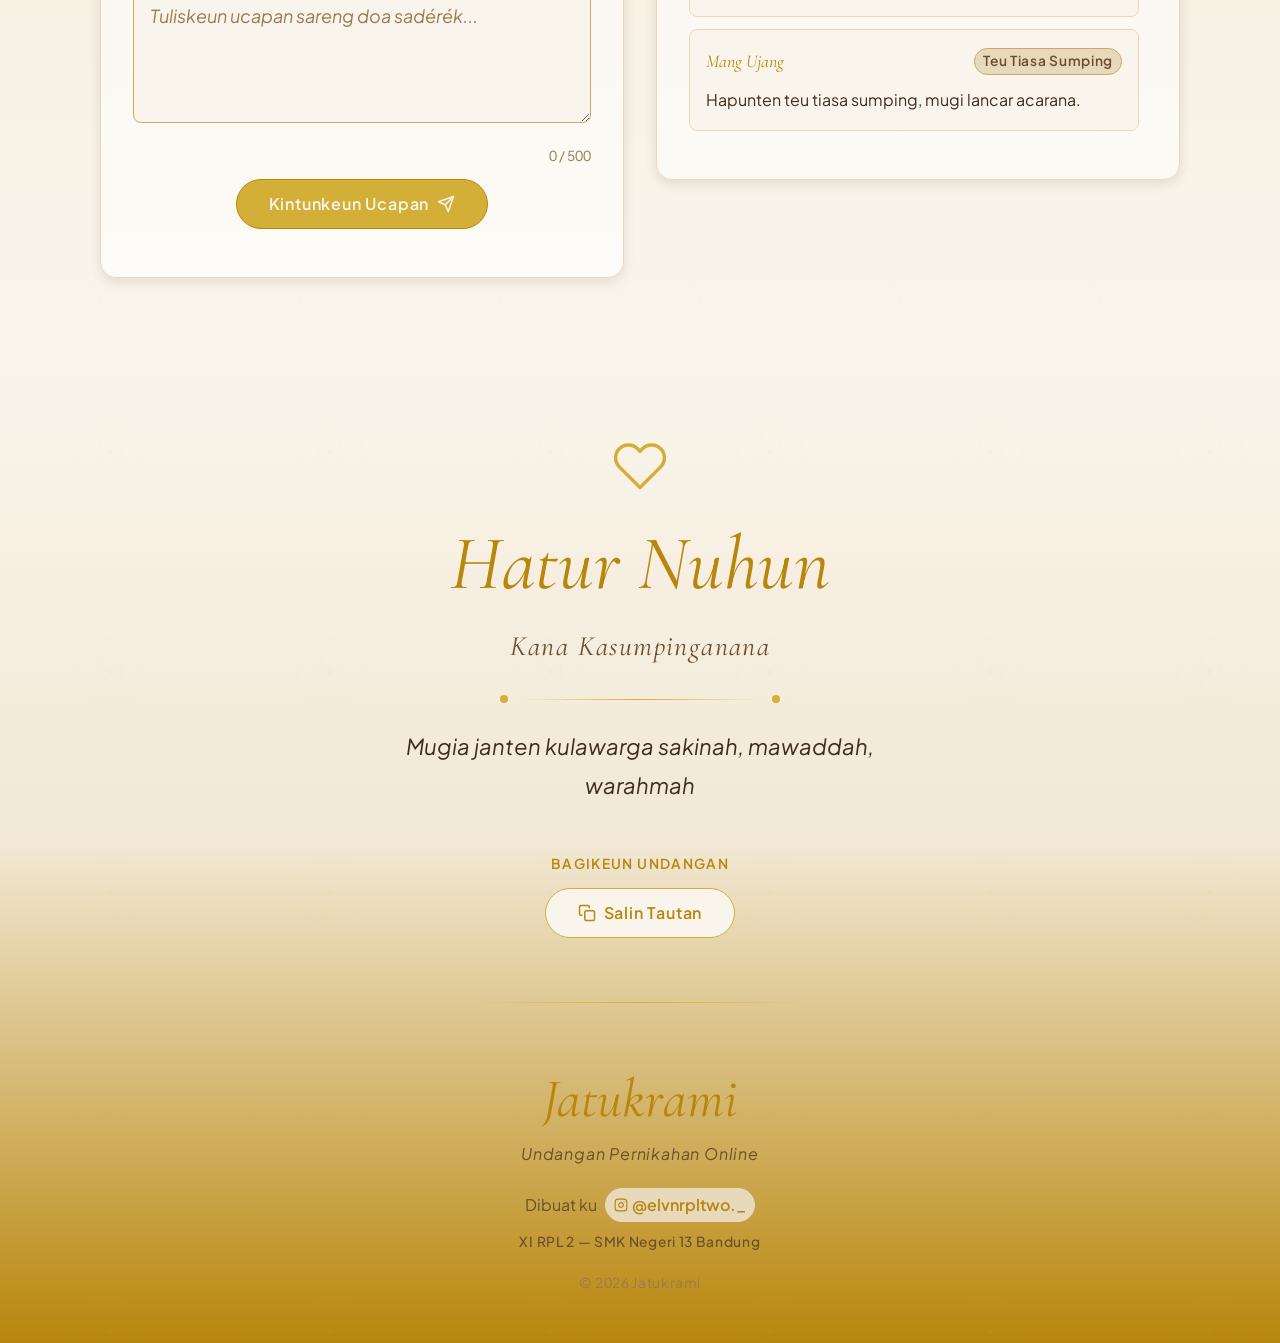
==== commit cd70a3d2: "feat: add scroll progress navigation rail with section indicators and tooltips" ====
--- a/index.html
+++ b/index.html
@@ -794,6 +794,7 @@
   <script src="js/gallery.js"></script>
   <script src="js/form.js"></script>
   <script src="js/share.js"></script>
+  <script src="js/scroll-progress.js"></script>  <!-- Wave 1 v2 Prompt 1B: scroll progress bar -->
   <script src="js/main.js"></script>        <!-- WAJIB terakhir: init AOS dll -->
 
 </body>
--- a/css/style.css
+++ b/css/style.css
@@ -16,4 +16,5 @@
 @import url('footer.css');     /* Section 9: footer + share + credit */
 @import url('sections.css');   /* (legacy placeholder) */
 @import url('music-toggle.css'); /* Komponen floating music toggle */
+@import url('scroll-progress.css'); /* Wave 1 v2 Prompt 1B: scroll progress bar */
 @import url('responsive.css'); /* WAJIB terakhir — media queries tambahan */
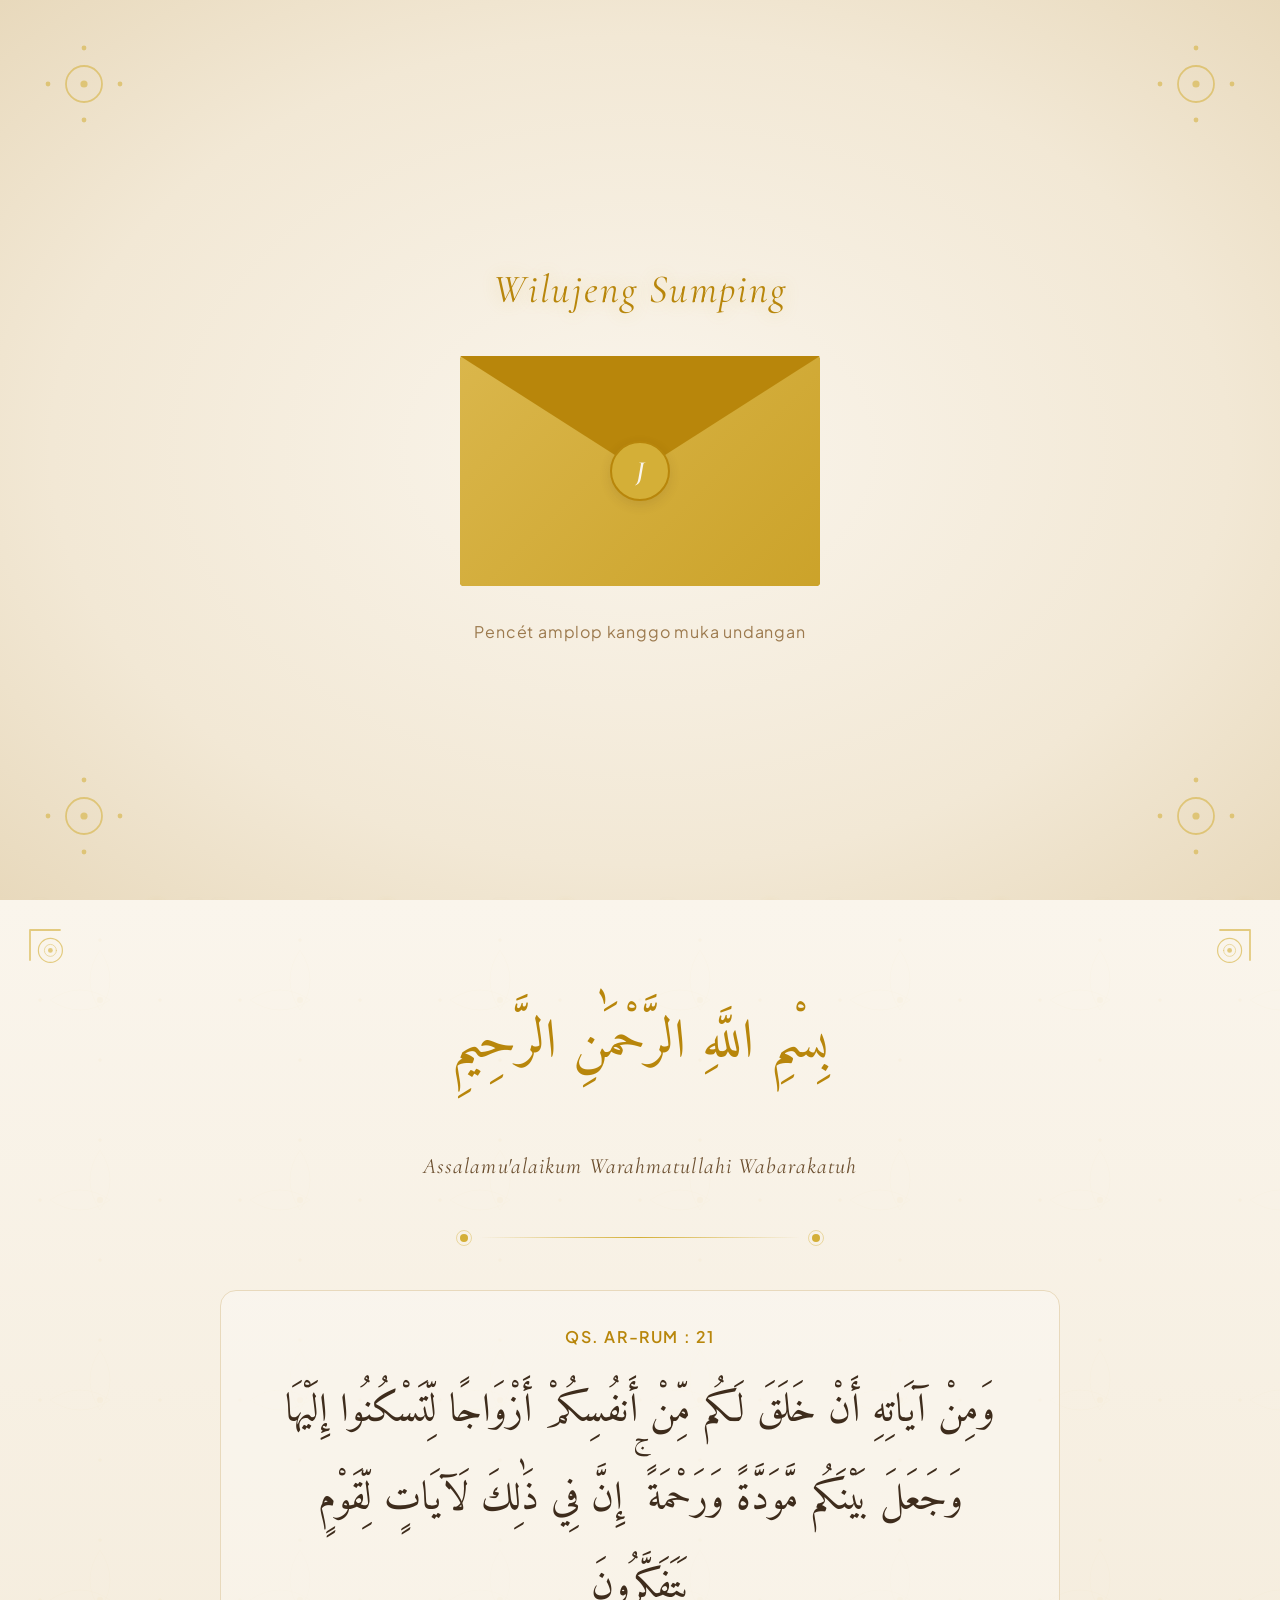
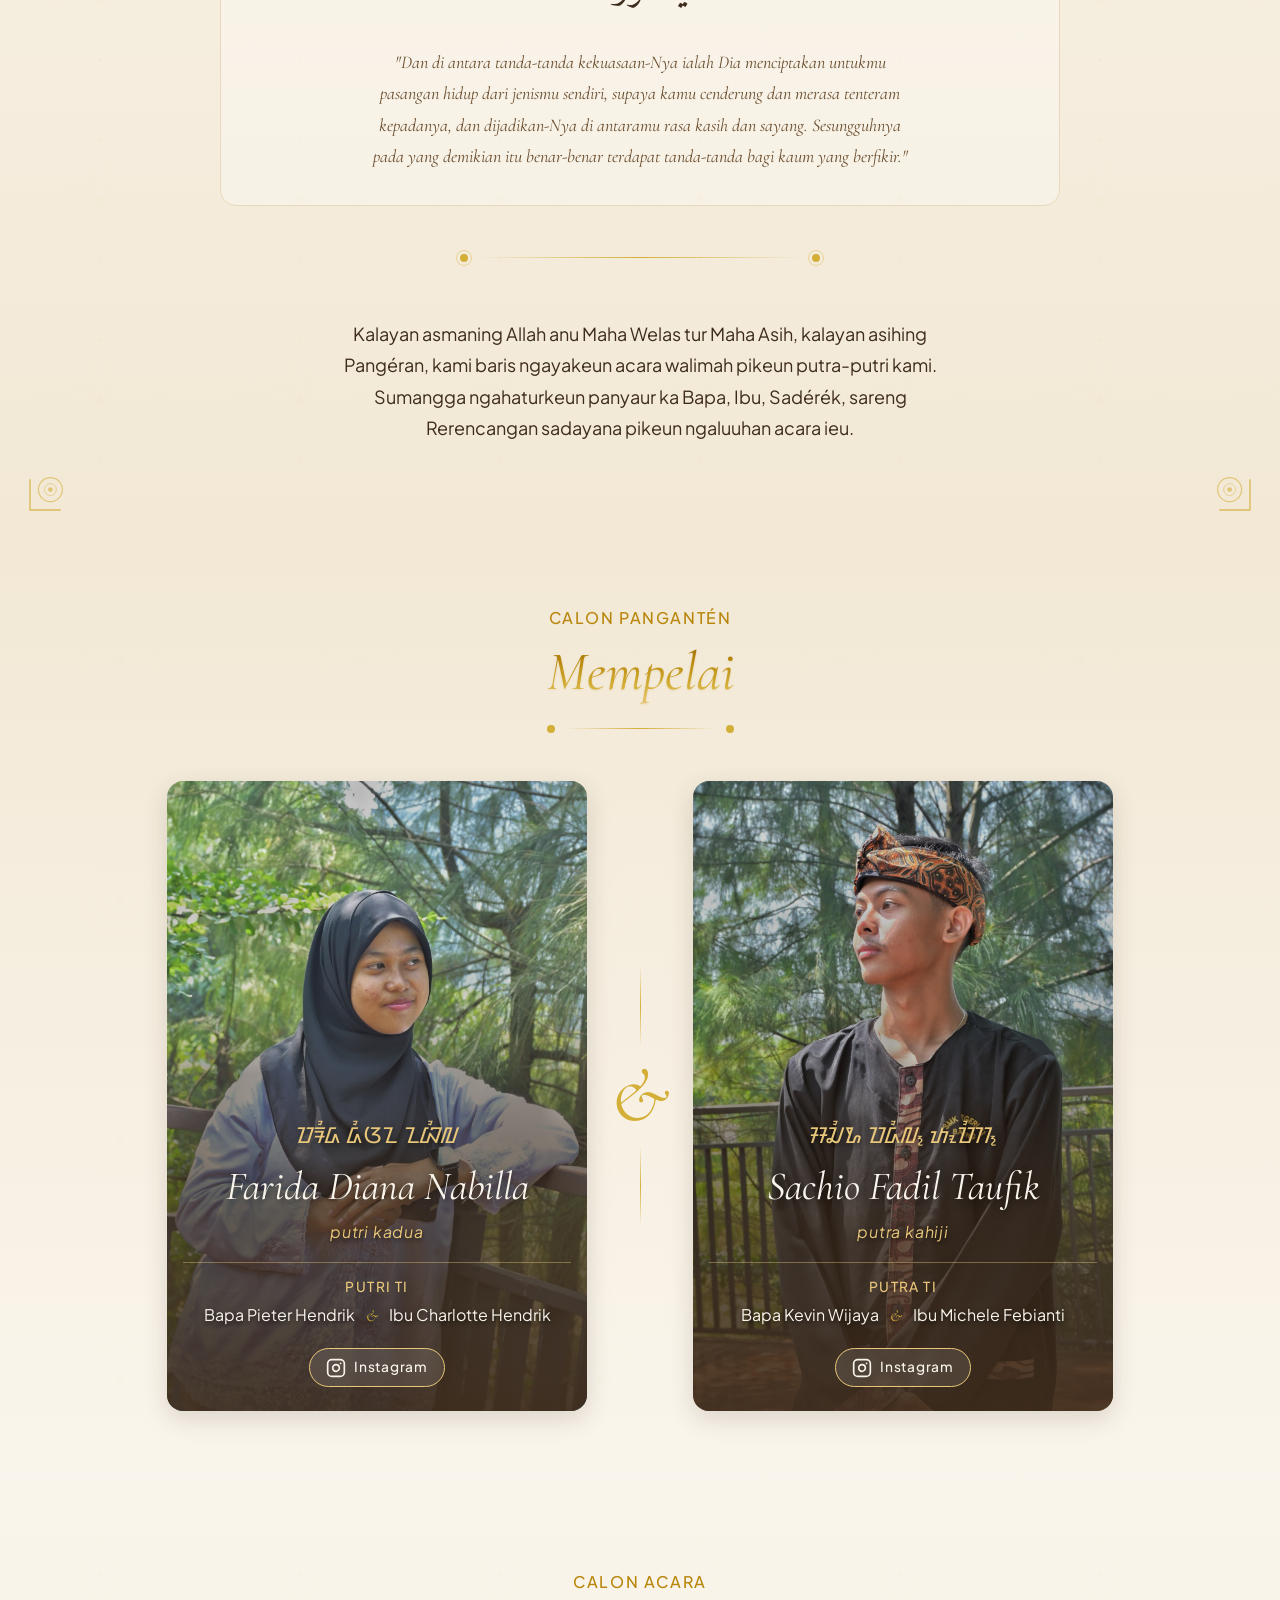
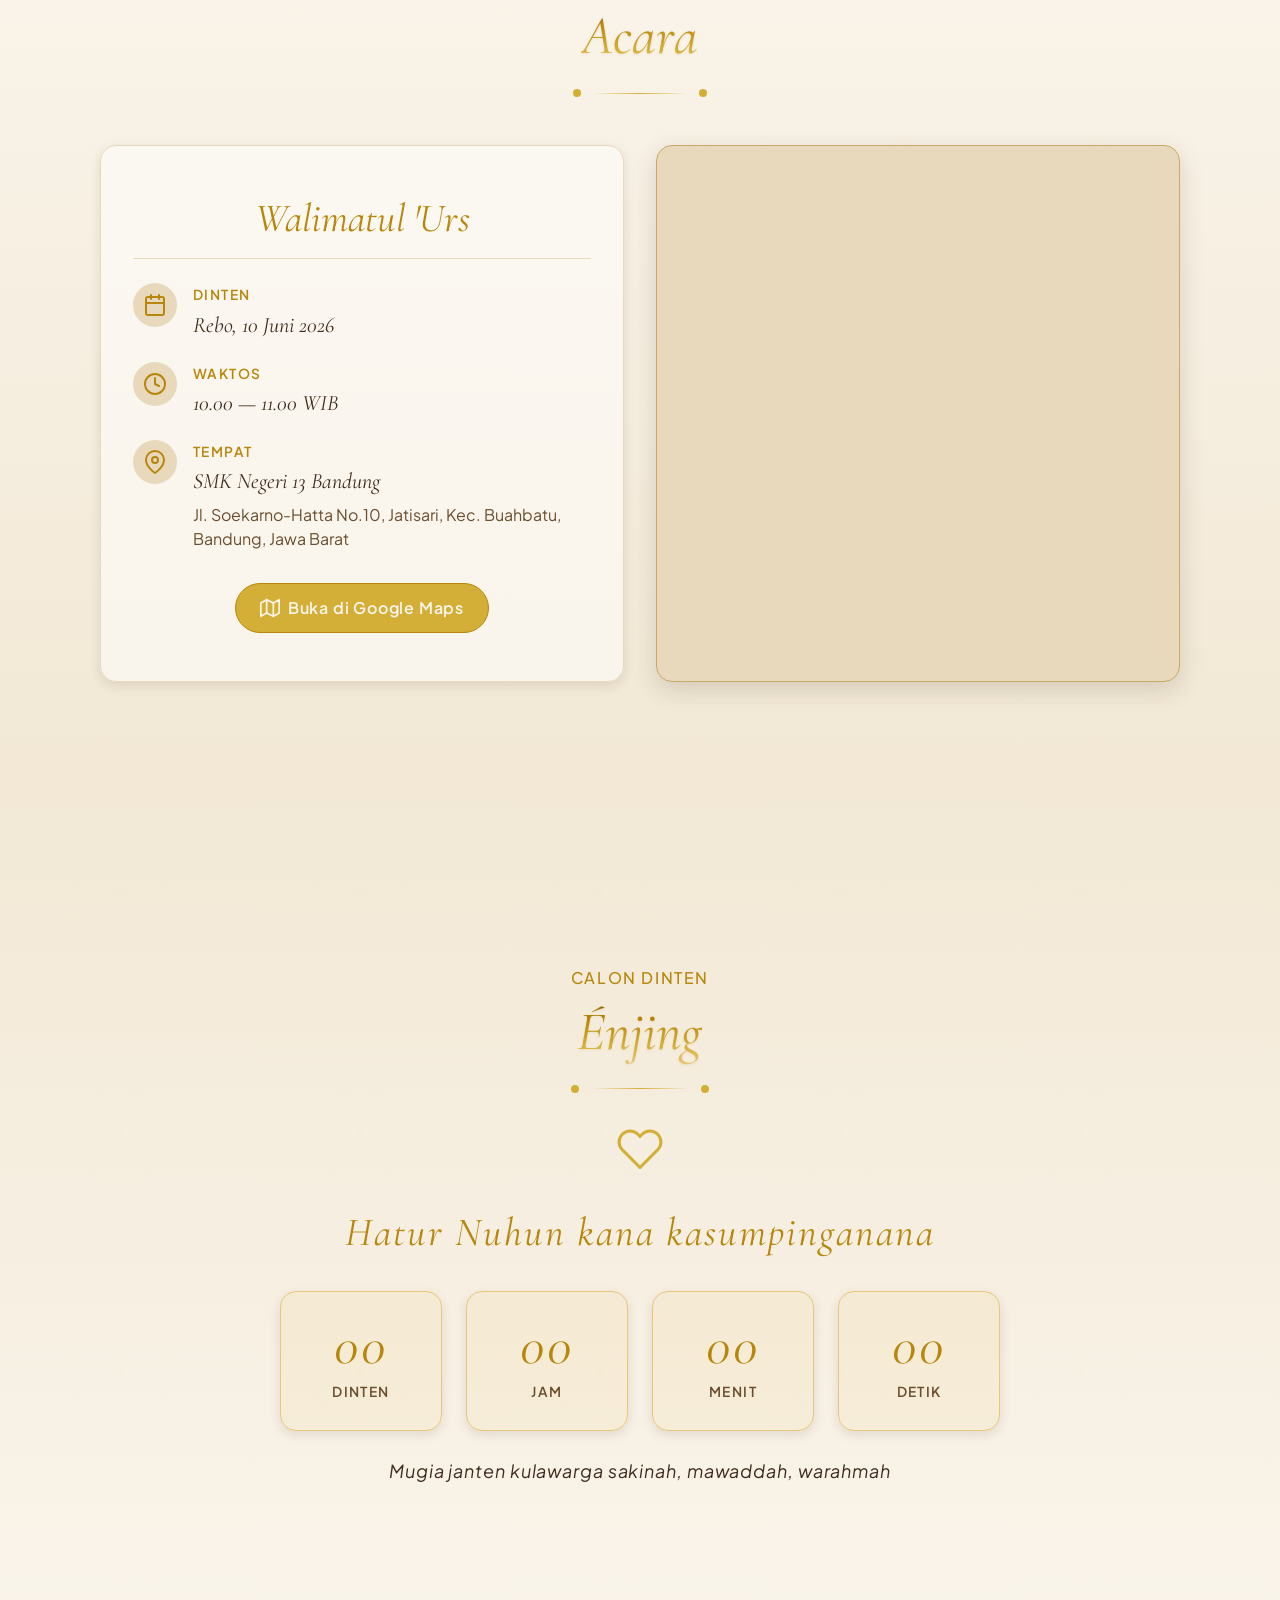
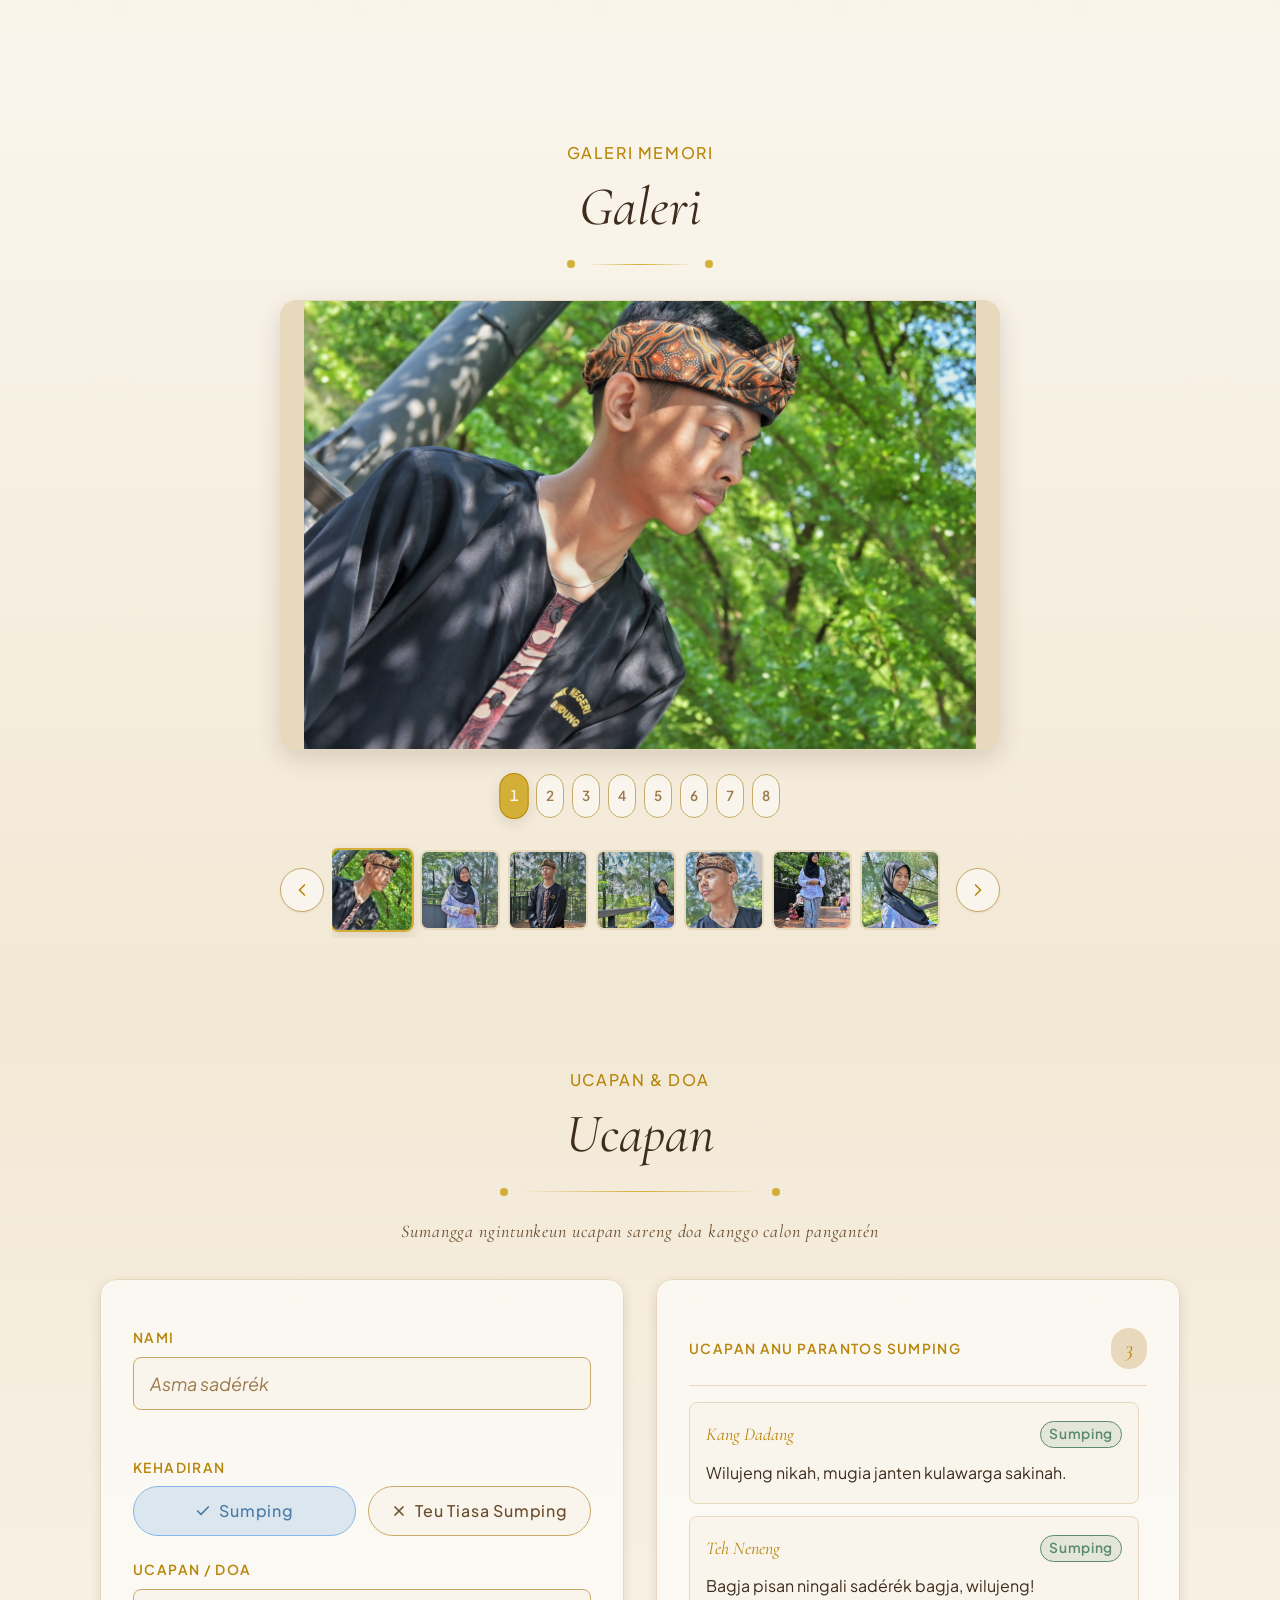
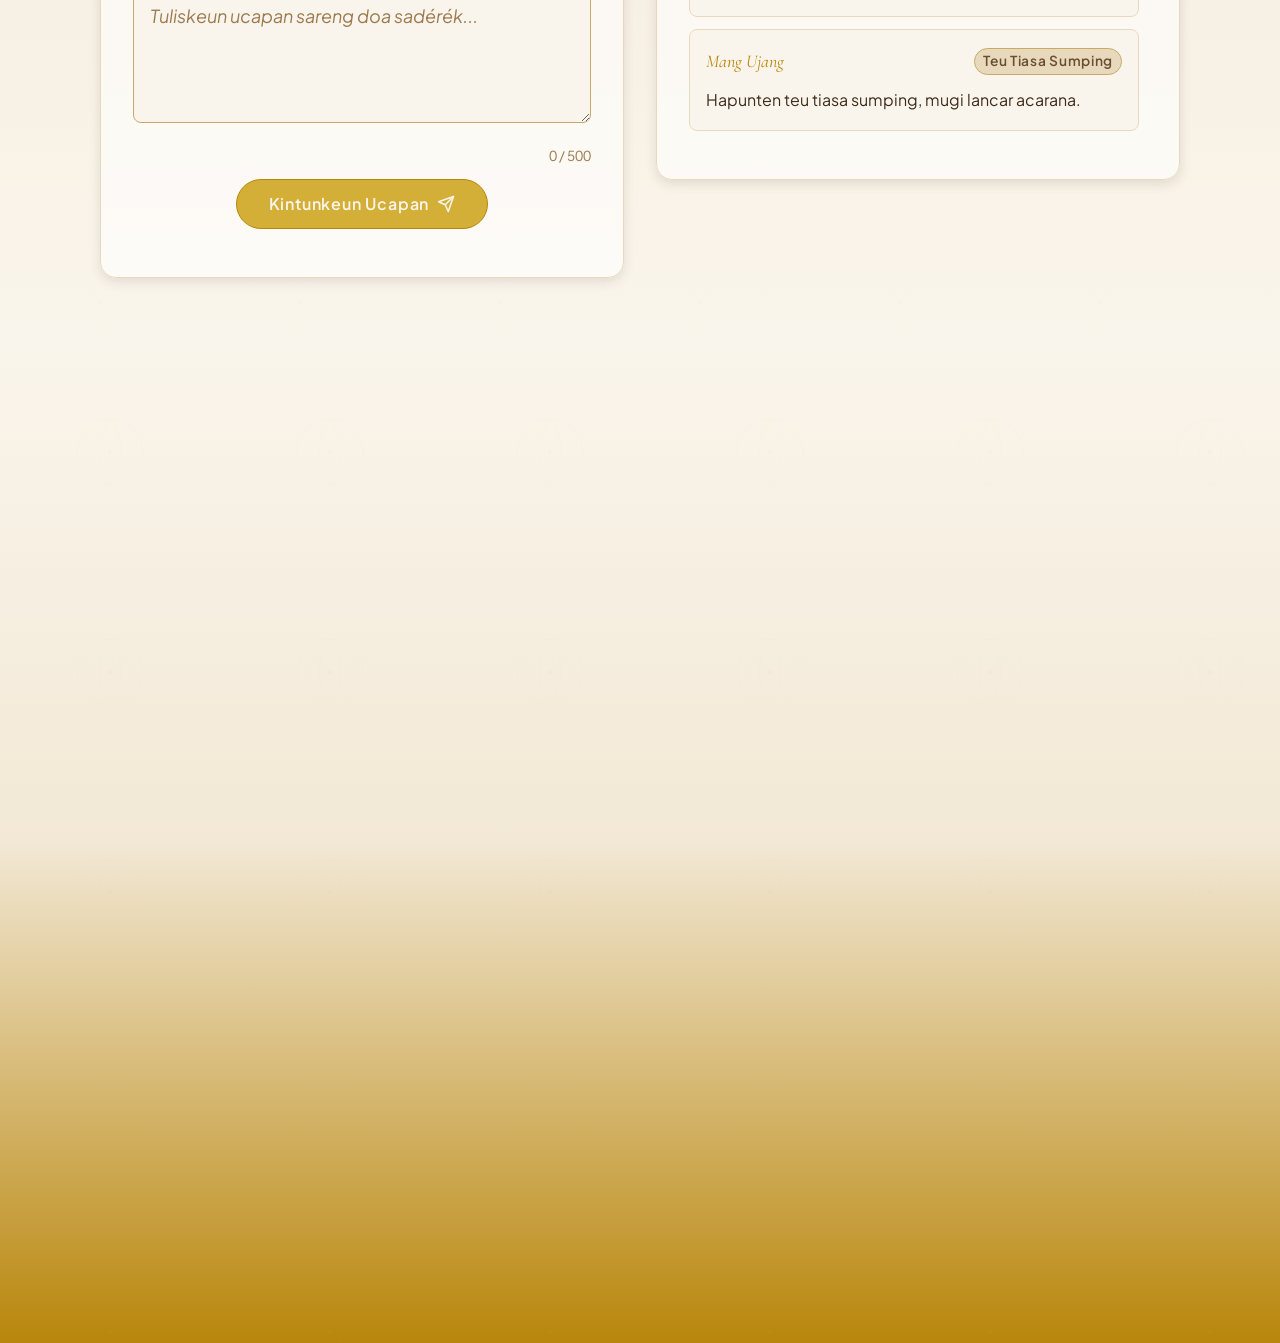
==== commit a737120d: "nambahin parktikel di opening amplop" ====
--- a/index.html
+++ b/index.html
@@ -30,6 +30,34 @@
     <div class="opening-ornament opening-ornament-tr" aria-hidden="true"></div>
     <div class="opening-ornament opening-ornament-bl" aria-hidden="true"></div>
     <div class="opening-ornament opening-ornament-br" aria-hidden="true"></div>
+
+    <div class="opening-particles" aria-hidden="true">
+      <span class="opening-particle size-md"></span>
+      <span class="opening-particle size-sm"></span>
+      <span class="opening-particle size-lg"></span>
+      <span class="opening-particle size-md"></span>
+      <span class="opening-particle size-sm"></span>
+      <span class="opening-particle size-md"></span>
+      <span class="opening-particle size-lg"></span>
+      <span class="opening-particle size-sm"></span>
+      <span class="opening-particle size-md"></span>
+      <span class="opening-particle size-lg"></span>
+      <span class="opening-particle size-sm"></span>
+      <span class="opening-particle size-md"></span>
+      <span class="opening-particle size-sm"></span>
+      <span class="opening-particle size-lg"></span>
+      <span class="opening-particle size-md"></span>
+      <span class="opening-particle size-sm"></span>
+      <span class="opening-particle size-md"></span>
+      <span class="opening-particle size-lg"></span>
+      <span class="opening-particle size-sm"></span>
+      <span class="opening-particle size-md"></span>
+      <span class="opening-particle size-sm"></span>
+      <span class="opening-particle size-md"></span>
+      <span class="opening-particle size-lg"></span>
+      <span class="opening-particle size-md"></span>
+      <span class="opening-particle size-sm"></span>
+    </div>
 
     <div class="opening-content">
       <p class="opening-greeting">Wilujeng Sumping</p>
@@ -159,7 +187,7 @@
 
     <div class="mempelai-header" data-aos="fade-down">
       <p class="mempelai-eyebrow">Calon Pangantén</p>
-      <h2 class="mempelai-heading">Mempelai</h2>
+      <h2 class="mempelai-heading has-gradient-heading">Mempelai</h2>
       <div class="mempelai-header-divider" aria-hidden="true">
         <span class="header-divider-ornament"></span>
         <span class="header-divider-line"></span>
@@ -247,7 +275,7 @@
 
     <div class="acara-header" data-aos="fade-down">
       <p class="acara-eyebrow">Calon Acara</p>
-      <h2 class="acara-heading">Acara</h2>
+      <h2 class="acara-heading has-gradient-heading">Acara</h2>
       <div class="acara-header-divider" aria-hidden="true">
         <span class="header-divider-ornament"></span>
         <span class="header-divider-line"></span>
@@ -353,7 +381,7 @@
 
     <div class="countdown-header" data-aos="fade-down">
       <p class="countdown-eyebrow">Calon Dinten</p>
-      <h2 class="countdown-heading">Énjing</h2>
+      <h2 class="countdown-heading has-gradient-heading">Énjing</h2>
       <div class="countdown-header-divider" aria-hidden="true">
         <span class="header-divider-ornament"></span>
         <span class="header-divider-line"></span>
@@ -659,7 +687,7 @@
           </svg>
         </div>
 
-        <h2 class="footer-greeting">Hatur Nuhun</h2>
+        <h2 class="footer-greeting has-gradient-heading">Hatur Nuhun</h2>
         <p class="footer-greeting-sub">Kana Kasumpinganana</p>
 
         <div class="footer-divider" aria-hidden="true">
@@ -725,7 +753,7 @@
           </a>
         </p>
 
-        <p class="footer-school">XI RPL 2 — SMK Negeri 13 Bandung</p>
+        <p class="footer-school">XI RPL 2 - 27' — SMK Negeri 13 Bandung</p>
 
         <p class="footer-copyright">© 2026 Jatukrami</p>
       </div>
--- a/css/style.css
+++ b/css/style.css
@@ -16,5 +16,6 @@
 @import url('footer.css');     /* Section 9: footer + share + credit */
 @import url('sections.css');   /* (legacy placeholder) */
 @import url('music-toggle.css'); /* Komponen floating music toggle */
+@import url('heading-gradient.css'); /* Wave 1 v2 Prompt 1D: heading gradient gold */
 @import url('scroll-progress.css'); /* Wave 1 v2 Prompt 1B: scroll progress bar */
 @import url('responsive.css'); /* WAJIB terakhir — media queries tambahan */
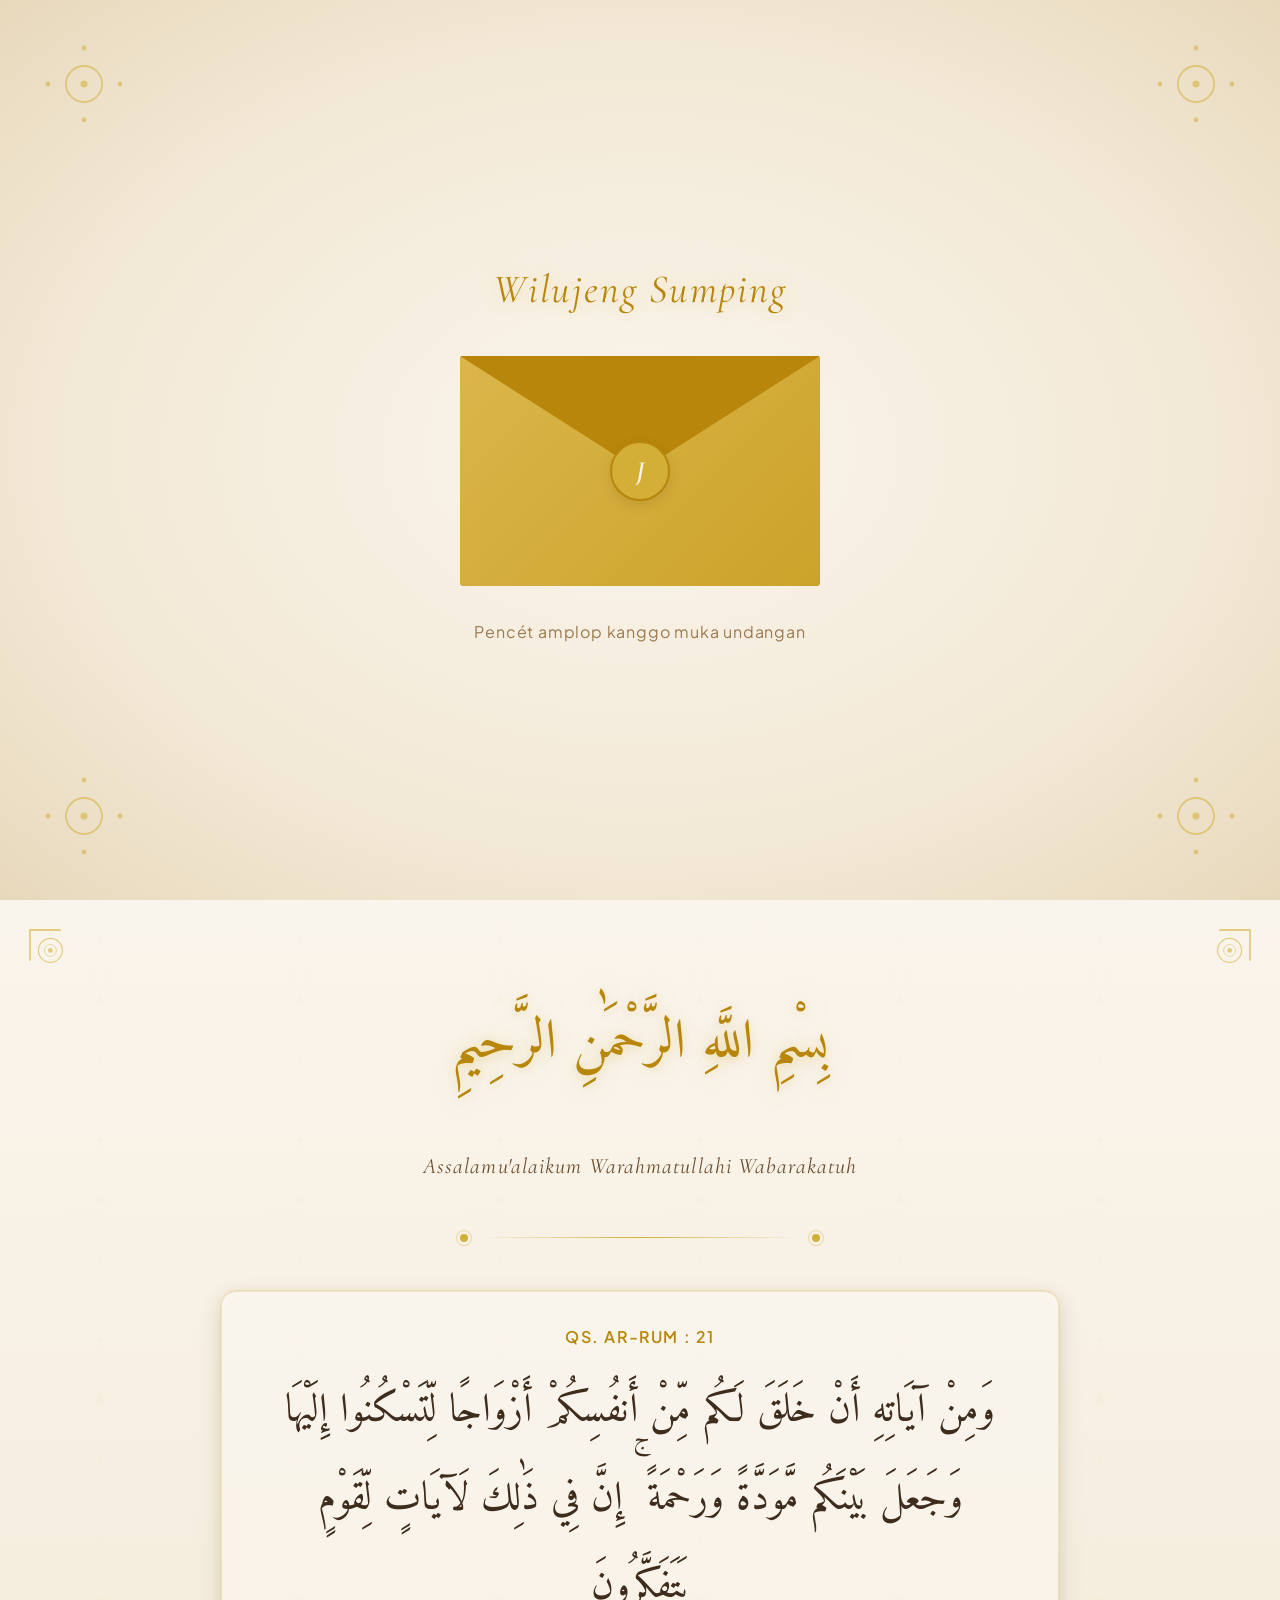
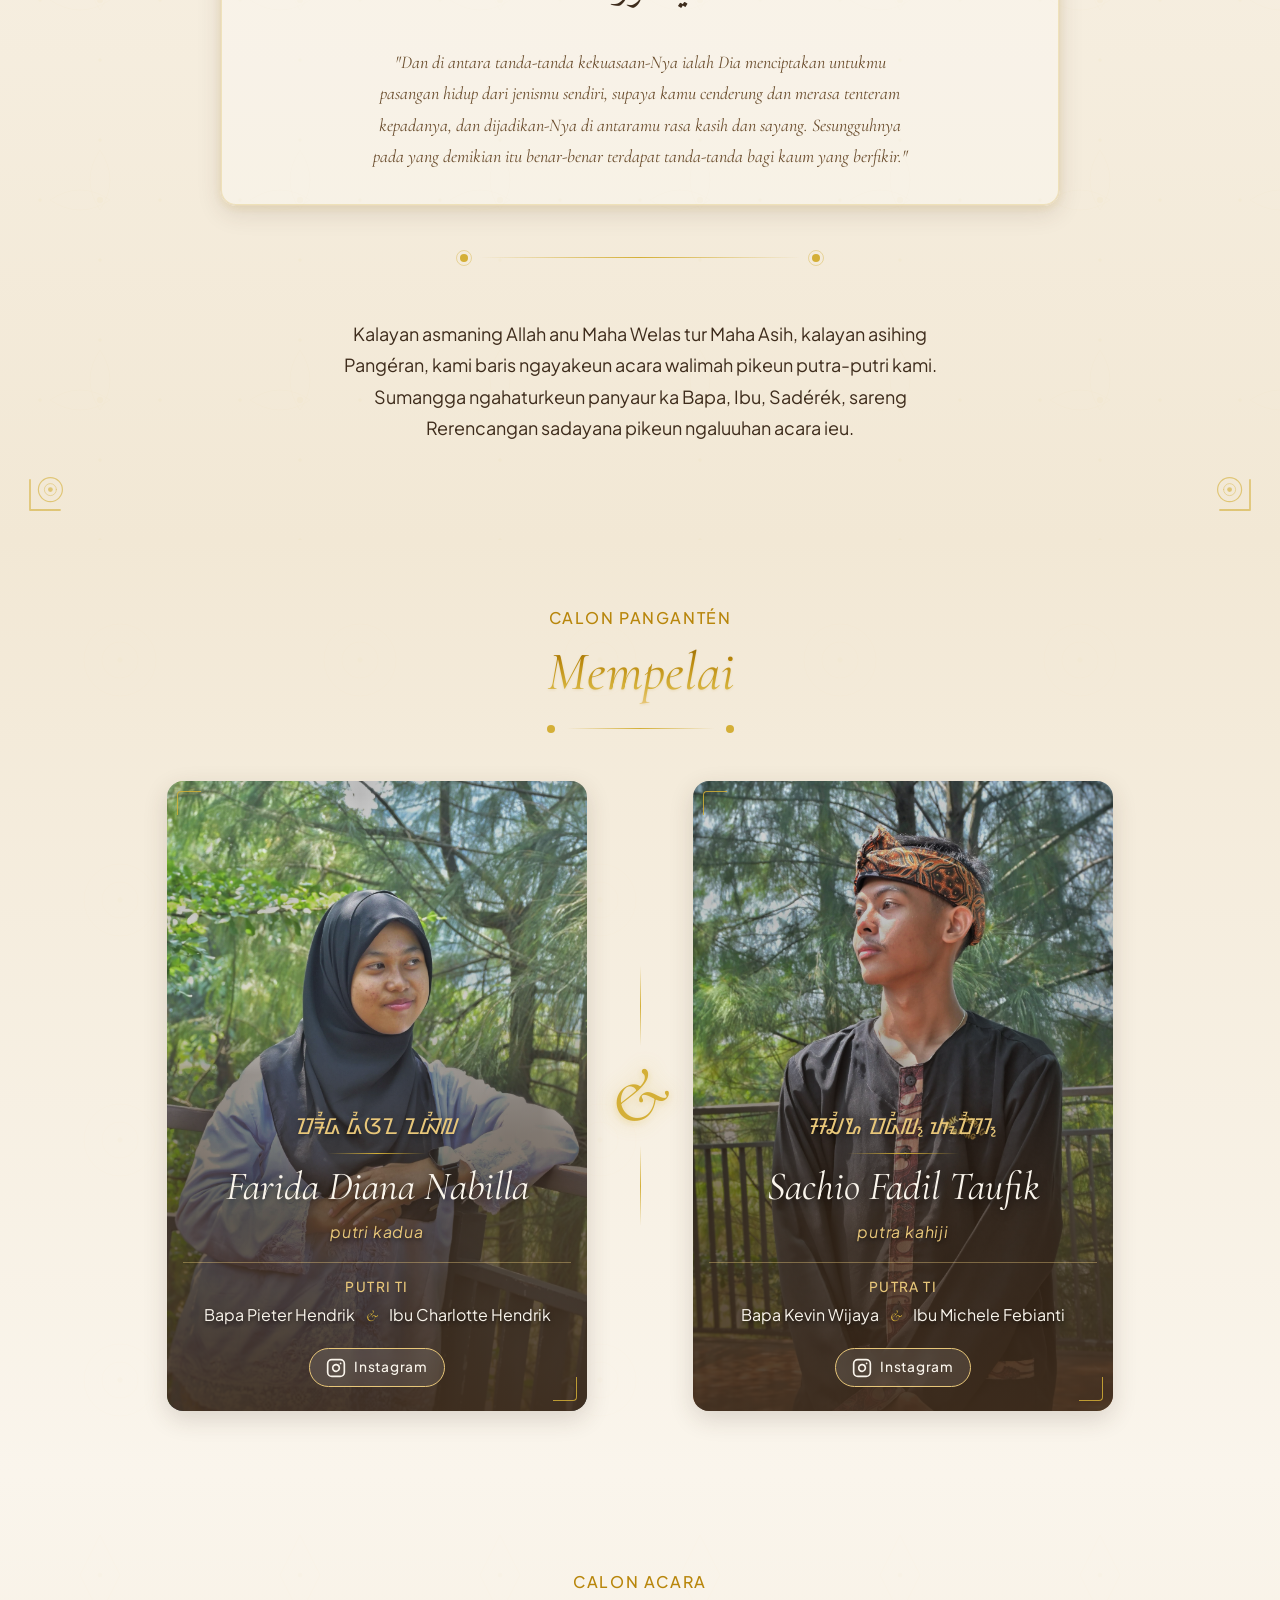
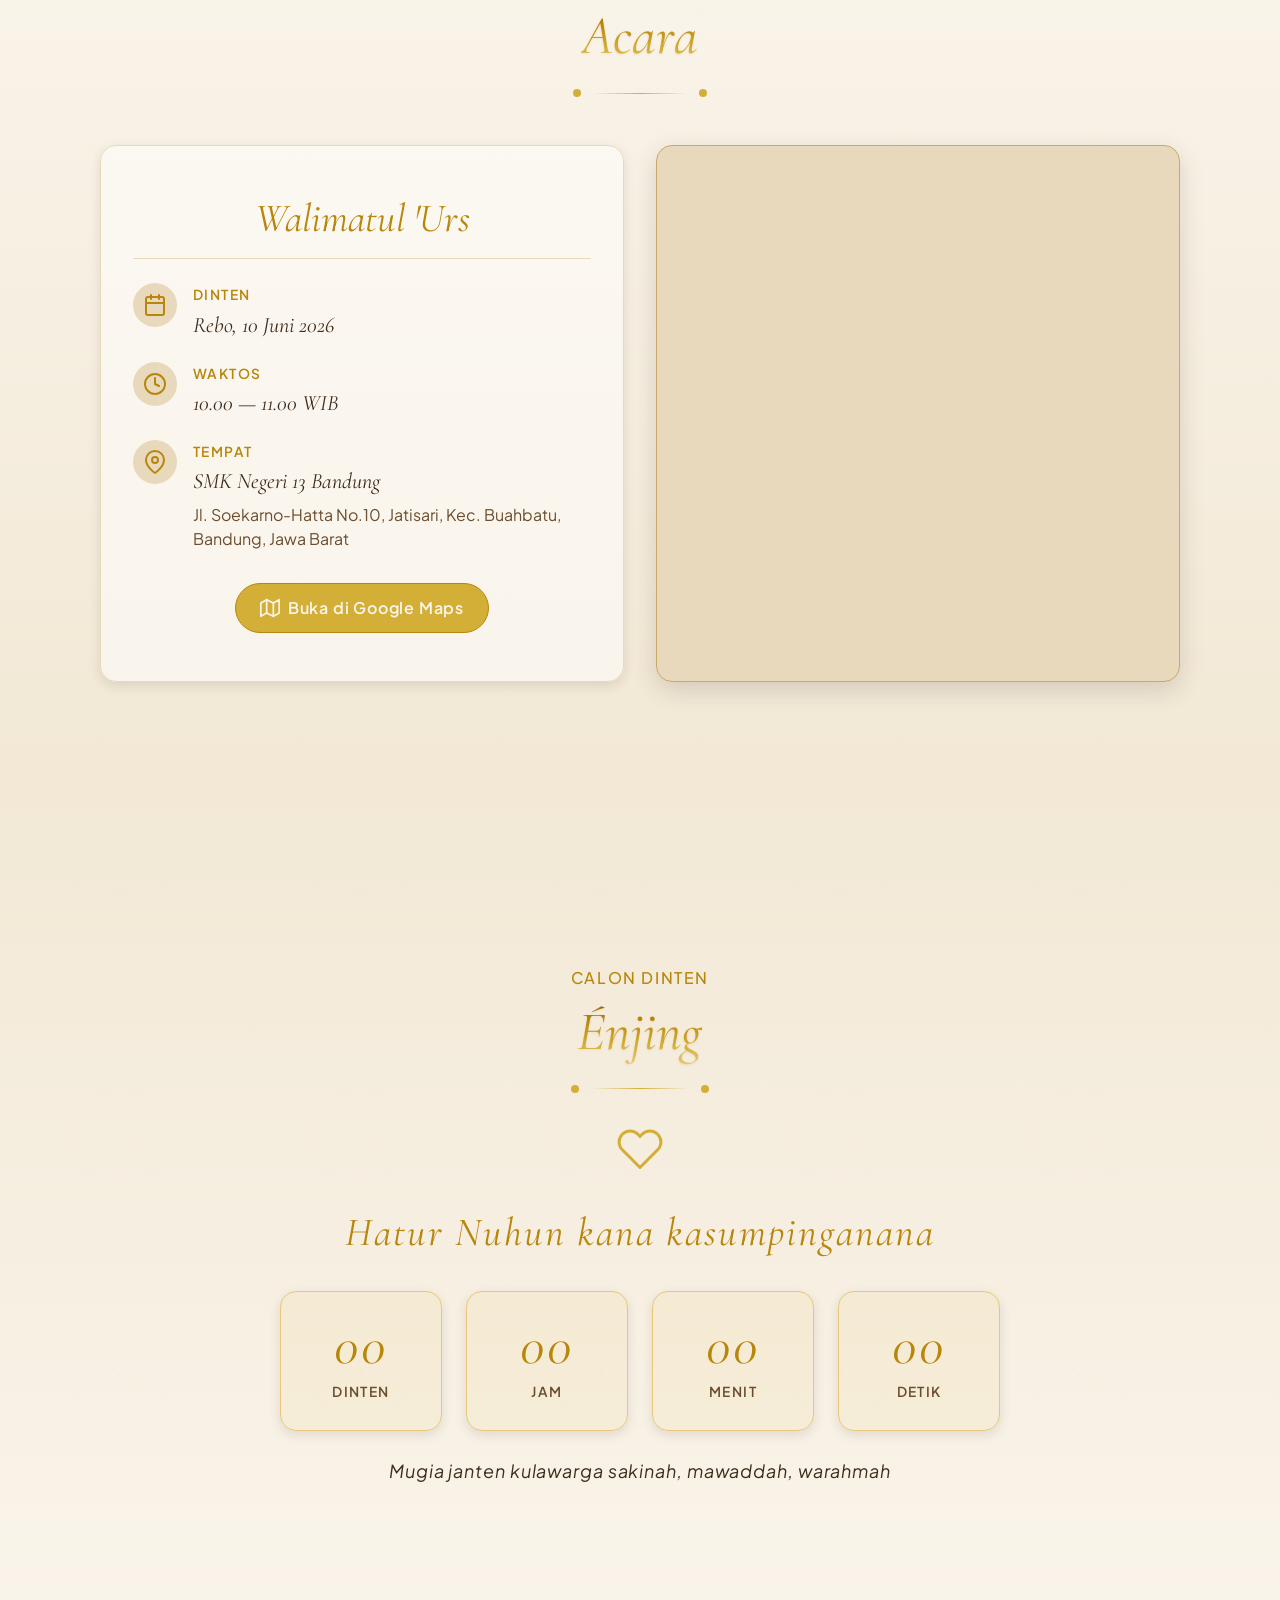
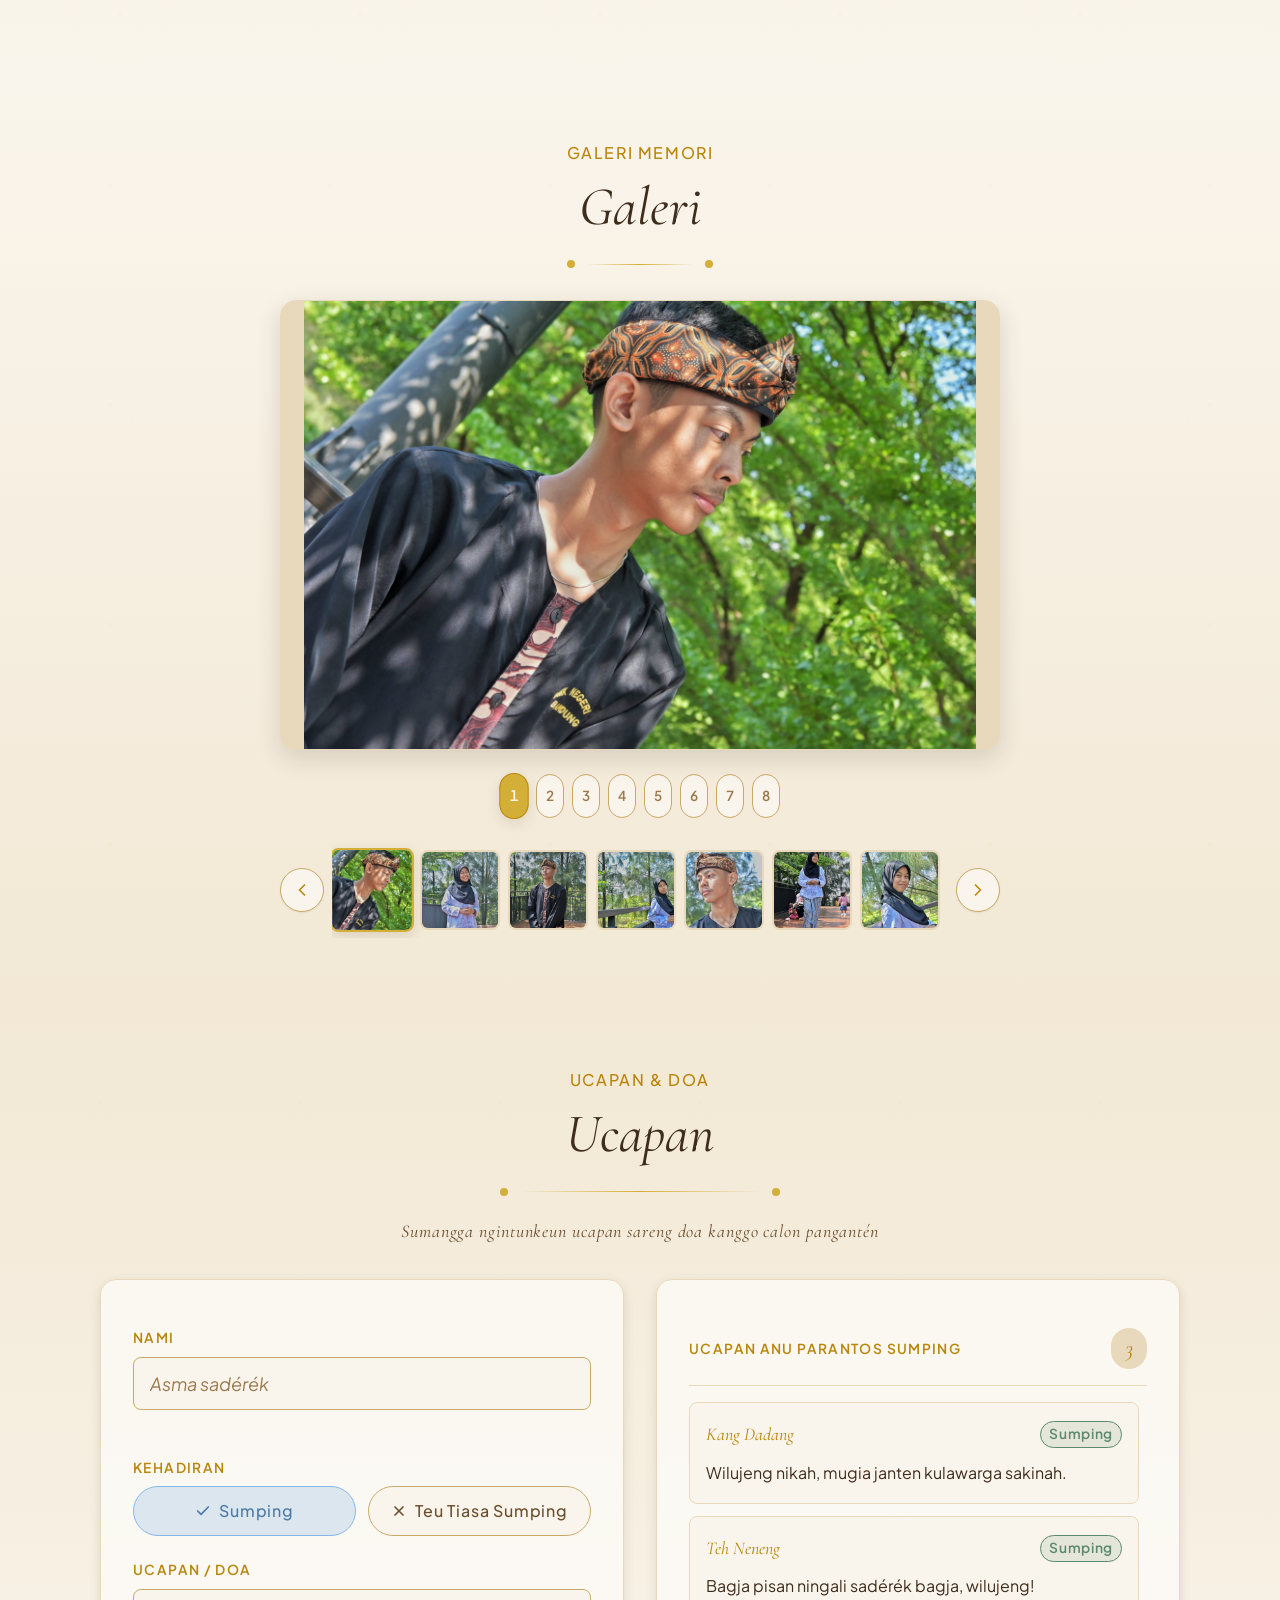
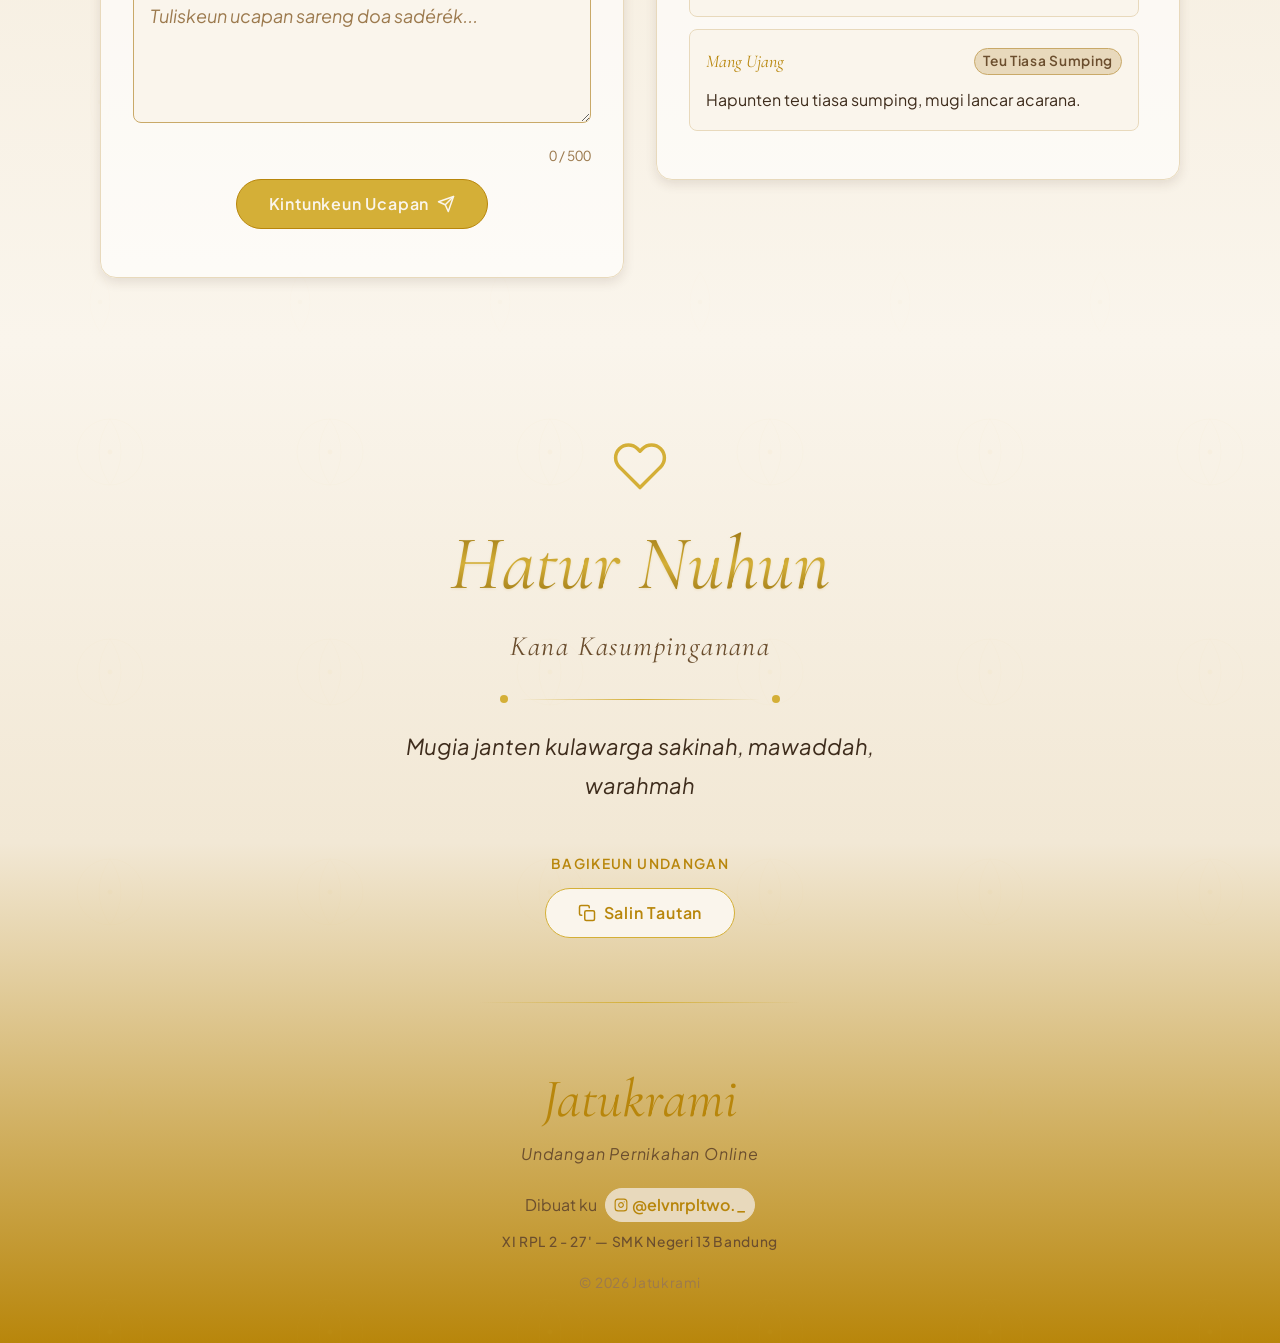
==== commit 6ccf6d57: "Install Vercel Web Analytics integration Vercel Web Analytics Installation Report ==================" ====
--- a/index.html
+++ b/index.html
@@ -19,6 +19,9 @@
 
   <!-- ============ STYLE (master, import semua CSS) ============ -->
   <link rel="stylesheet" href="css/style.css" />
+
+  <!-- ============ VERCEL WEB ANALYTICS ============ -->
+  <script defer src="https://cdn.vercel-insights.com/v1/script.js"></script>
 </head>
 <body>
 
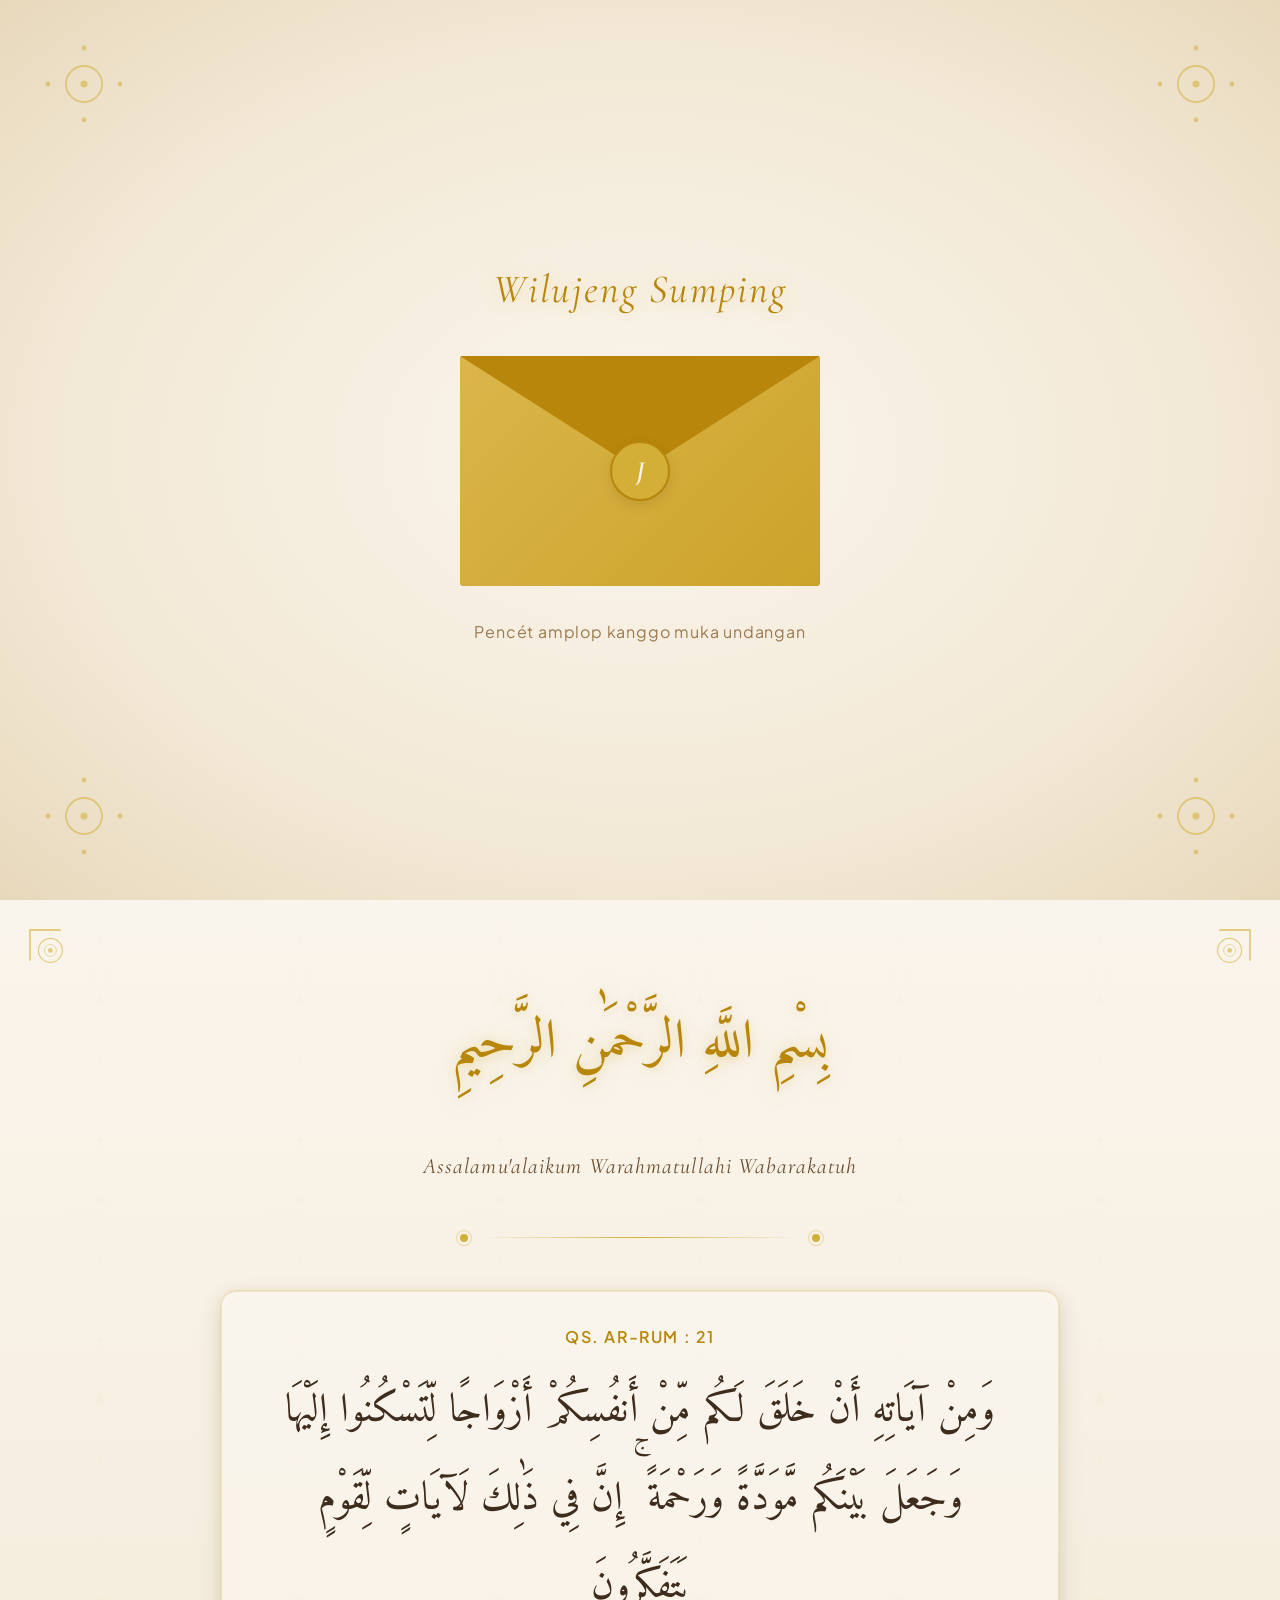
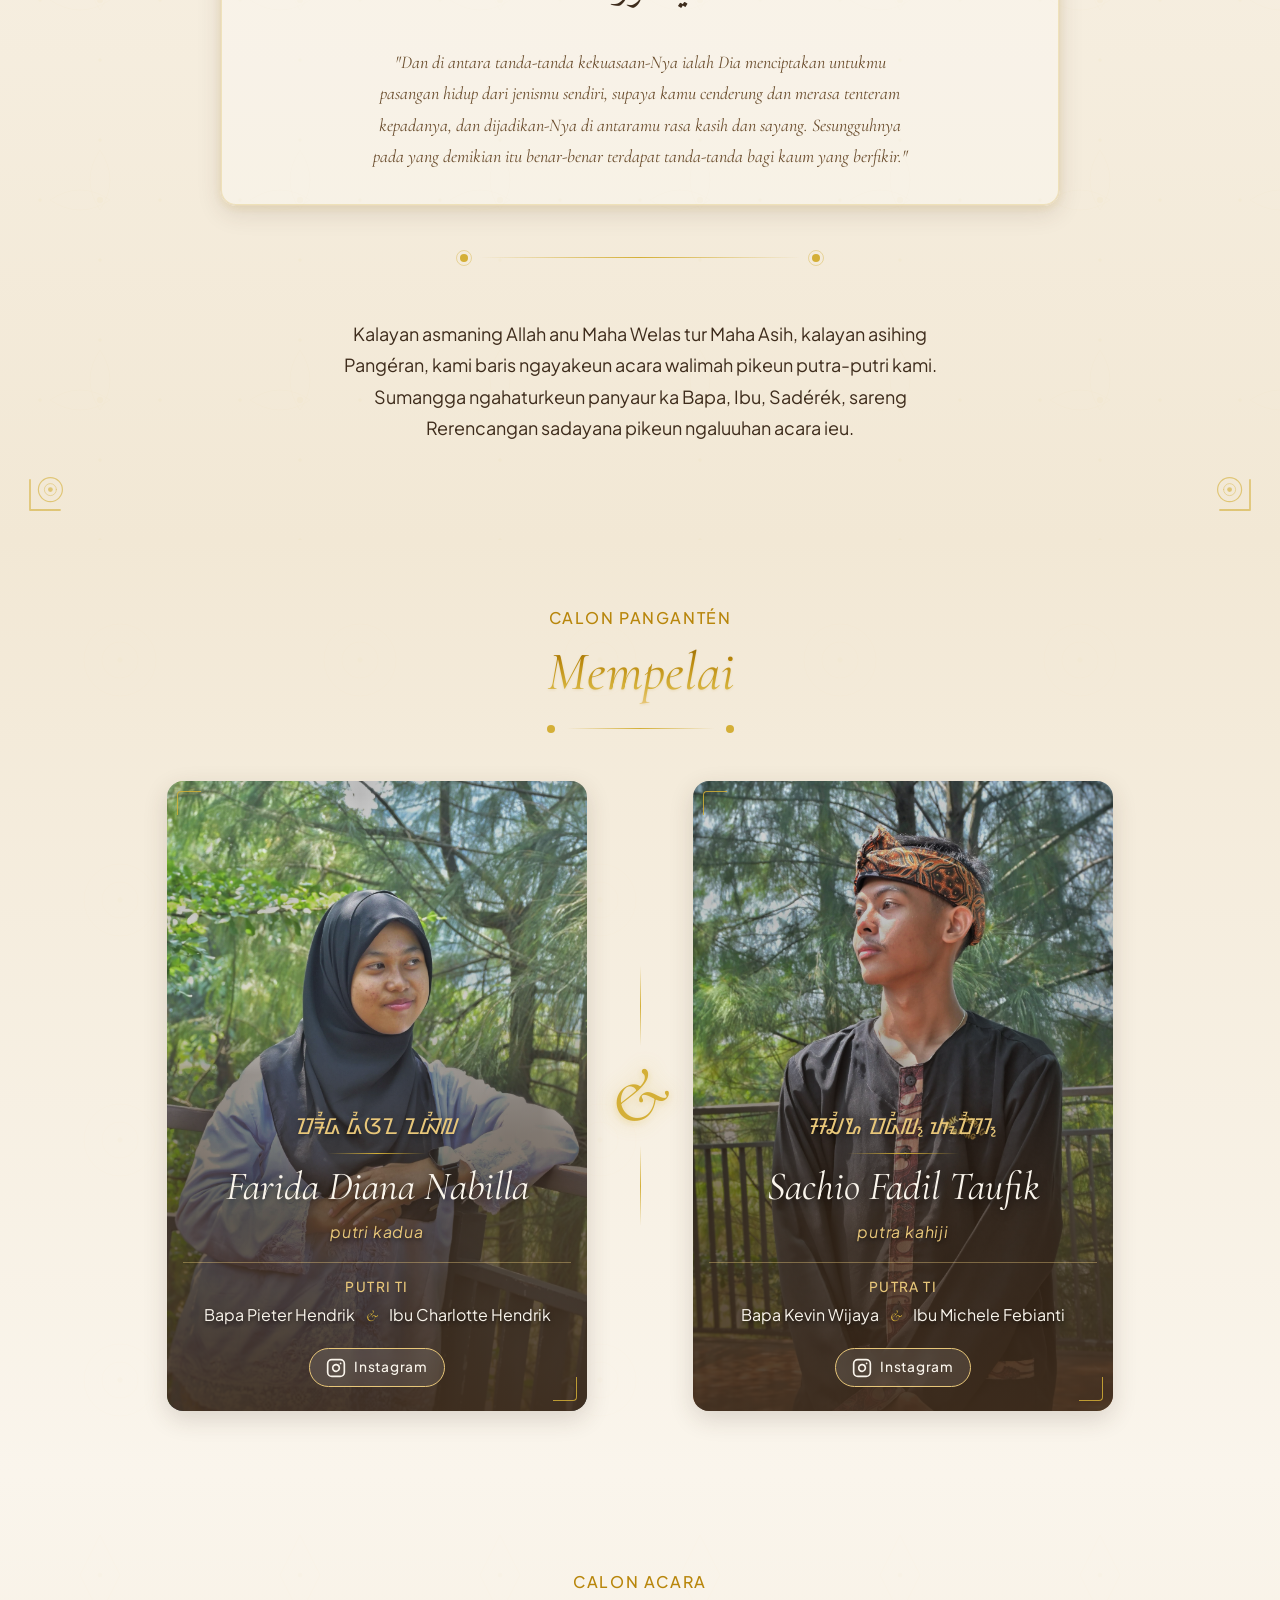
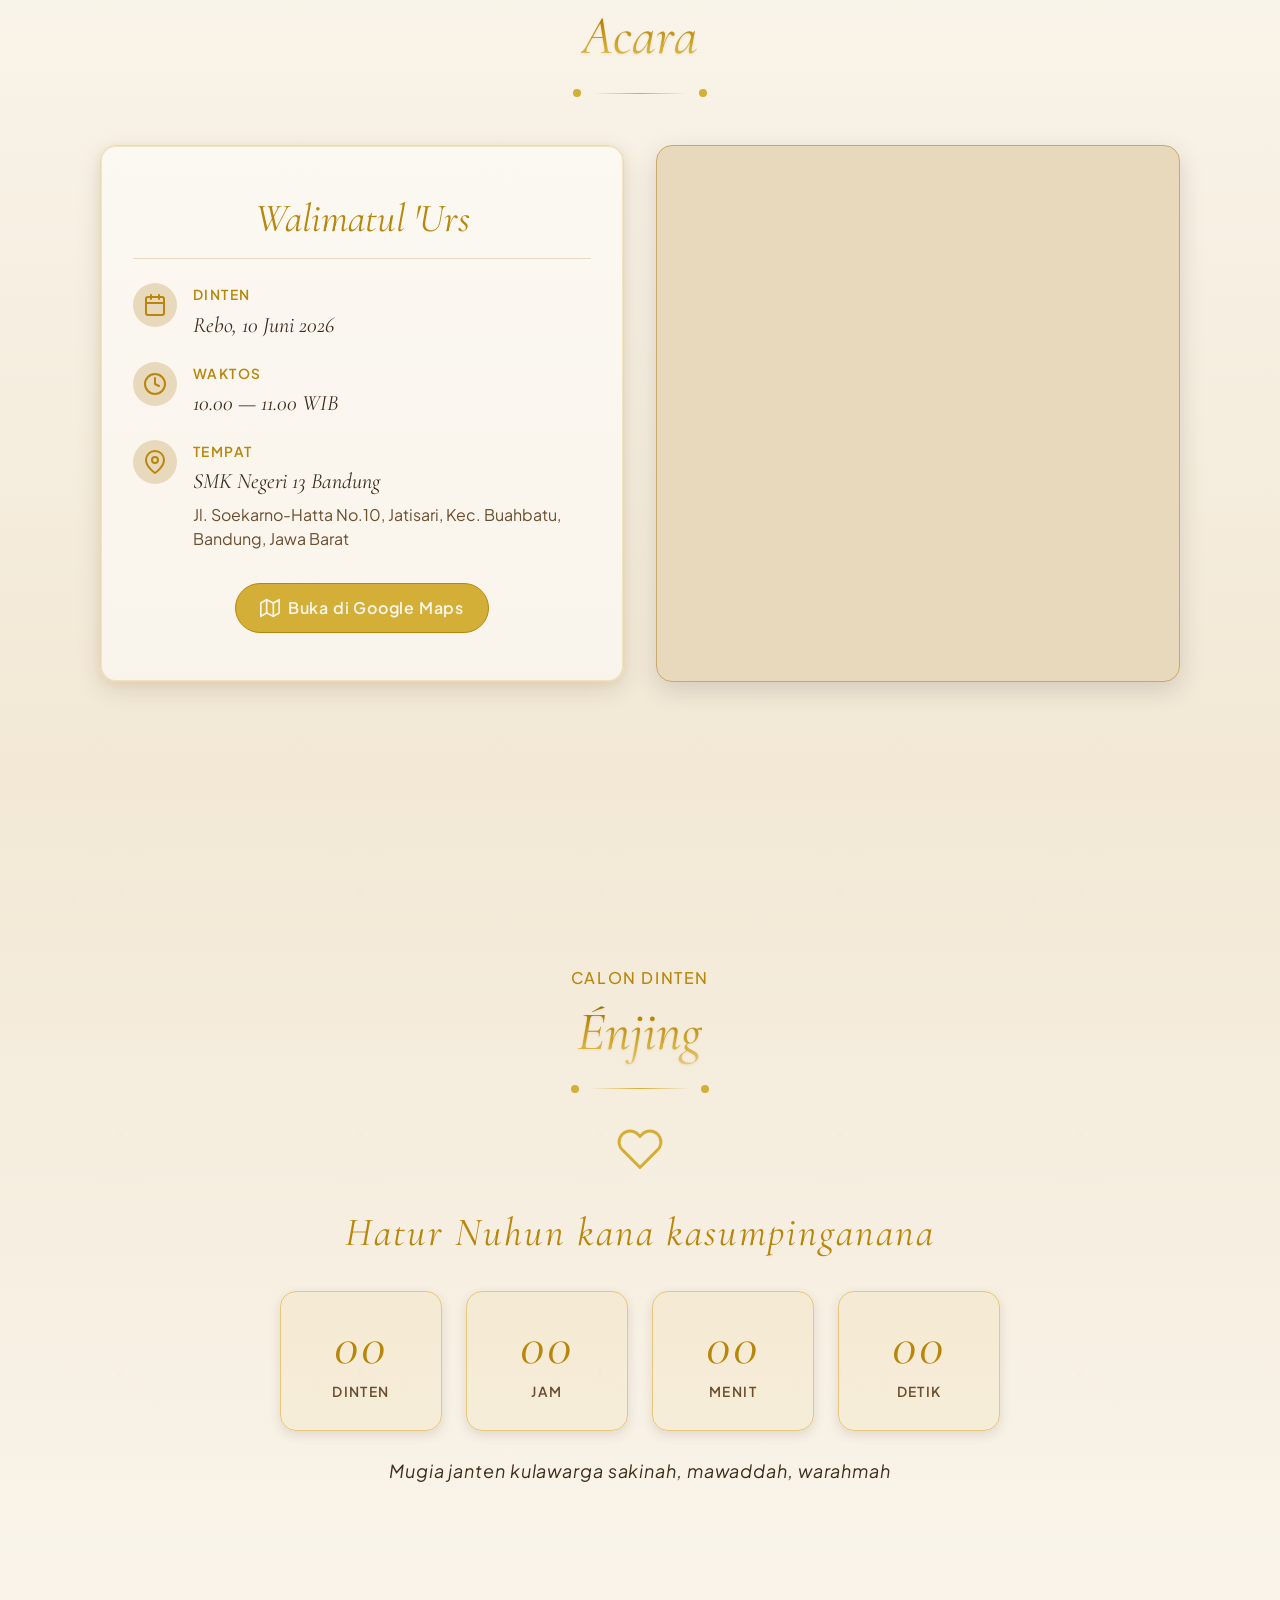
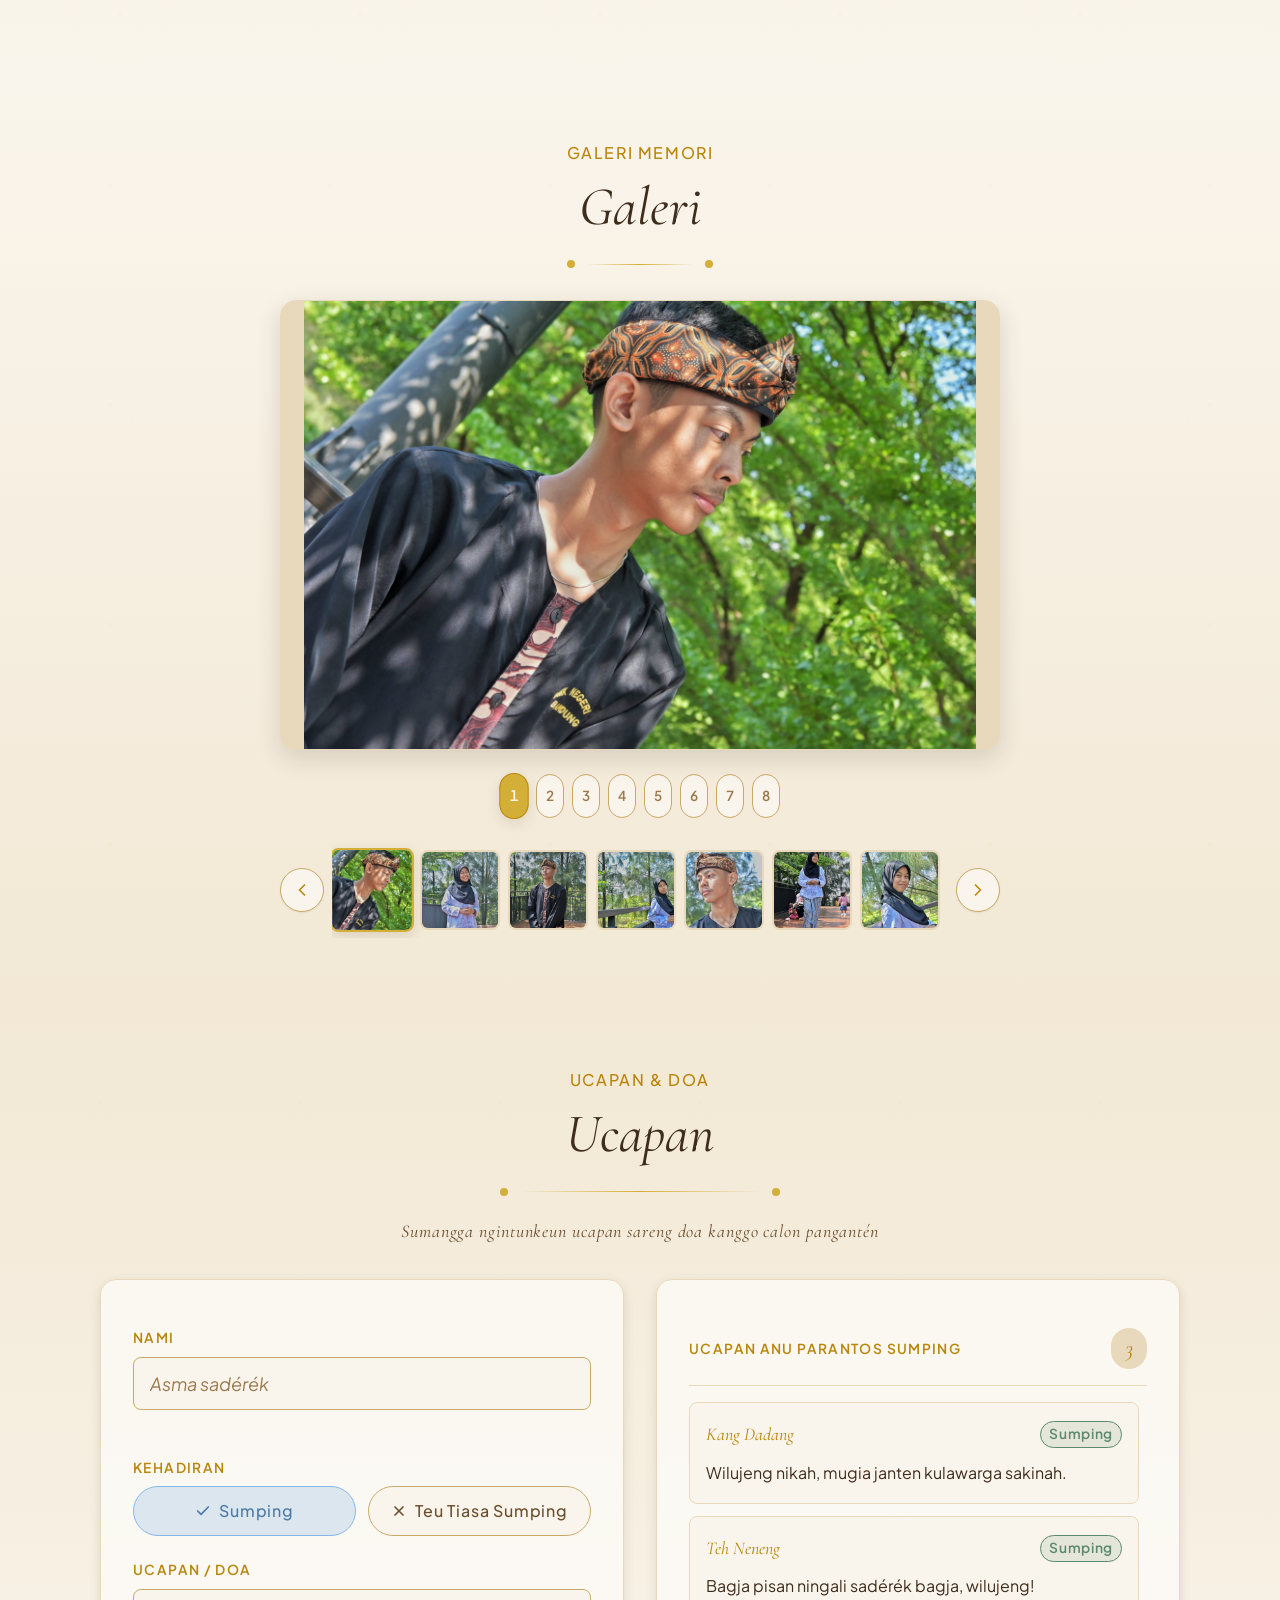
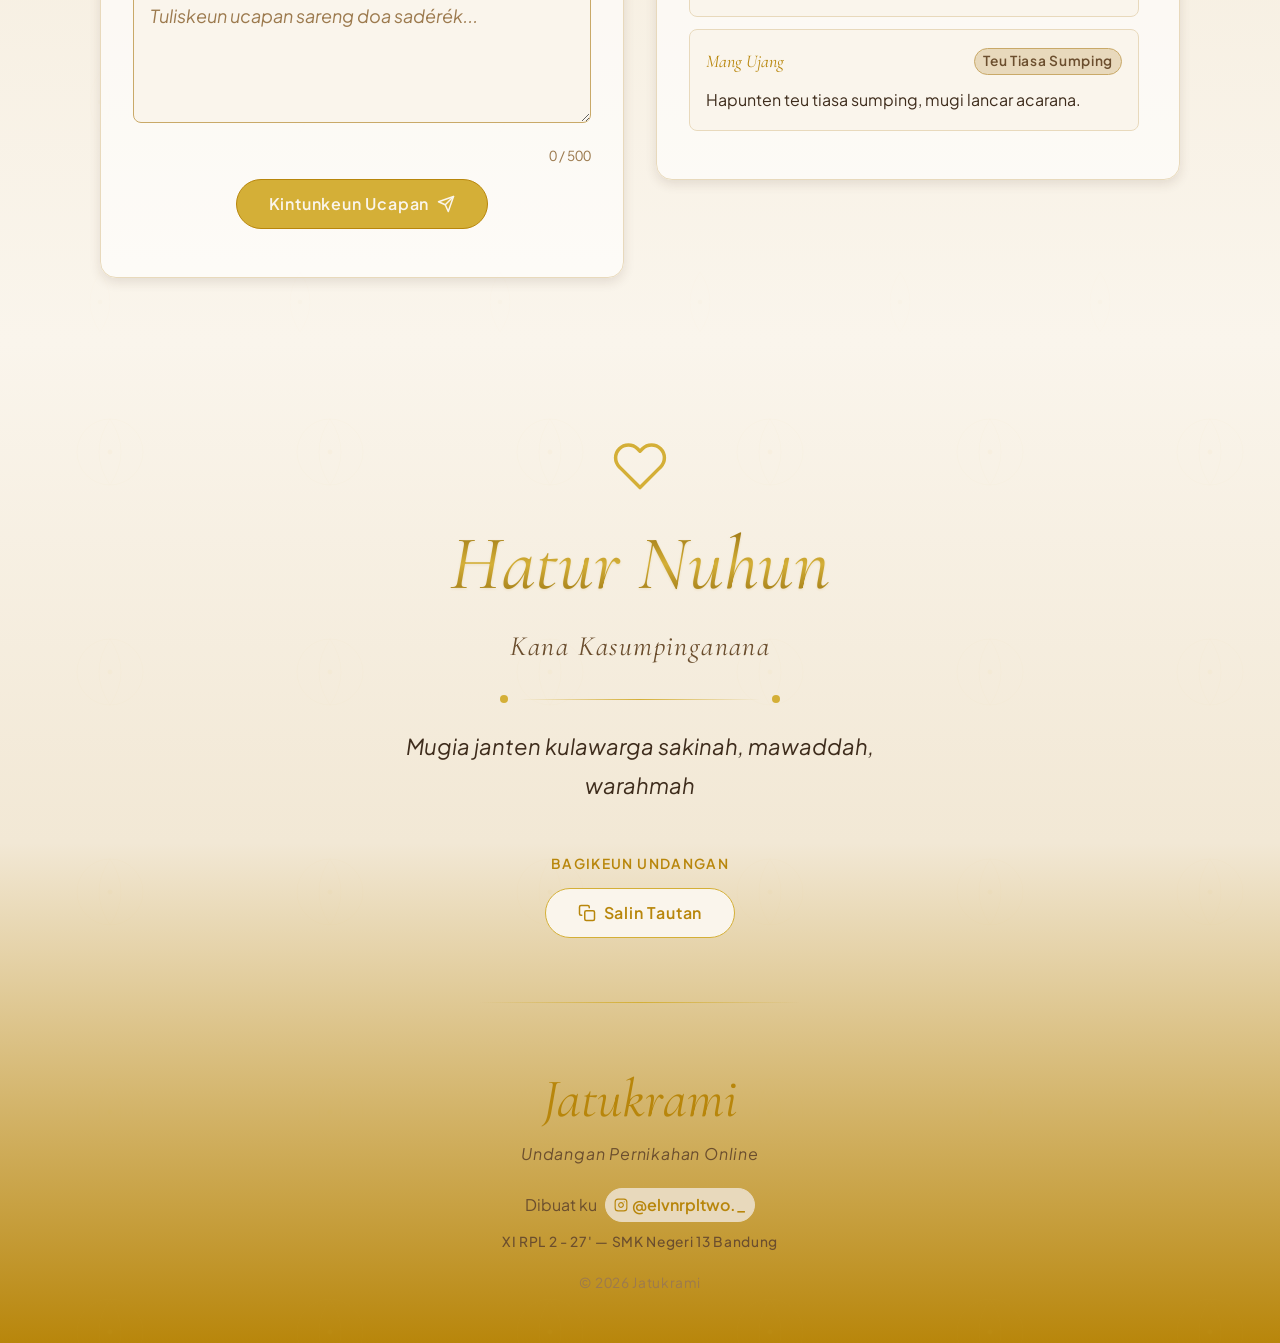
==== commit e3659e28: "Merge branch 'main' of github.com:Rafs-Code/jatukrami :wq" ====
(no text change in the page or its own stylesheets)
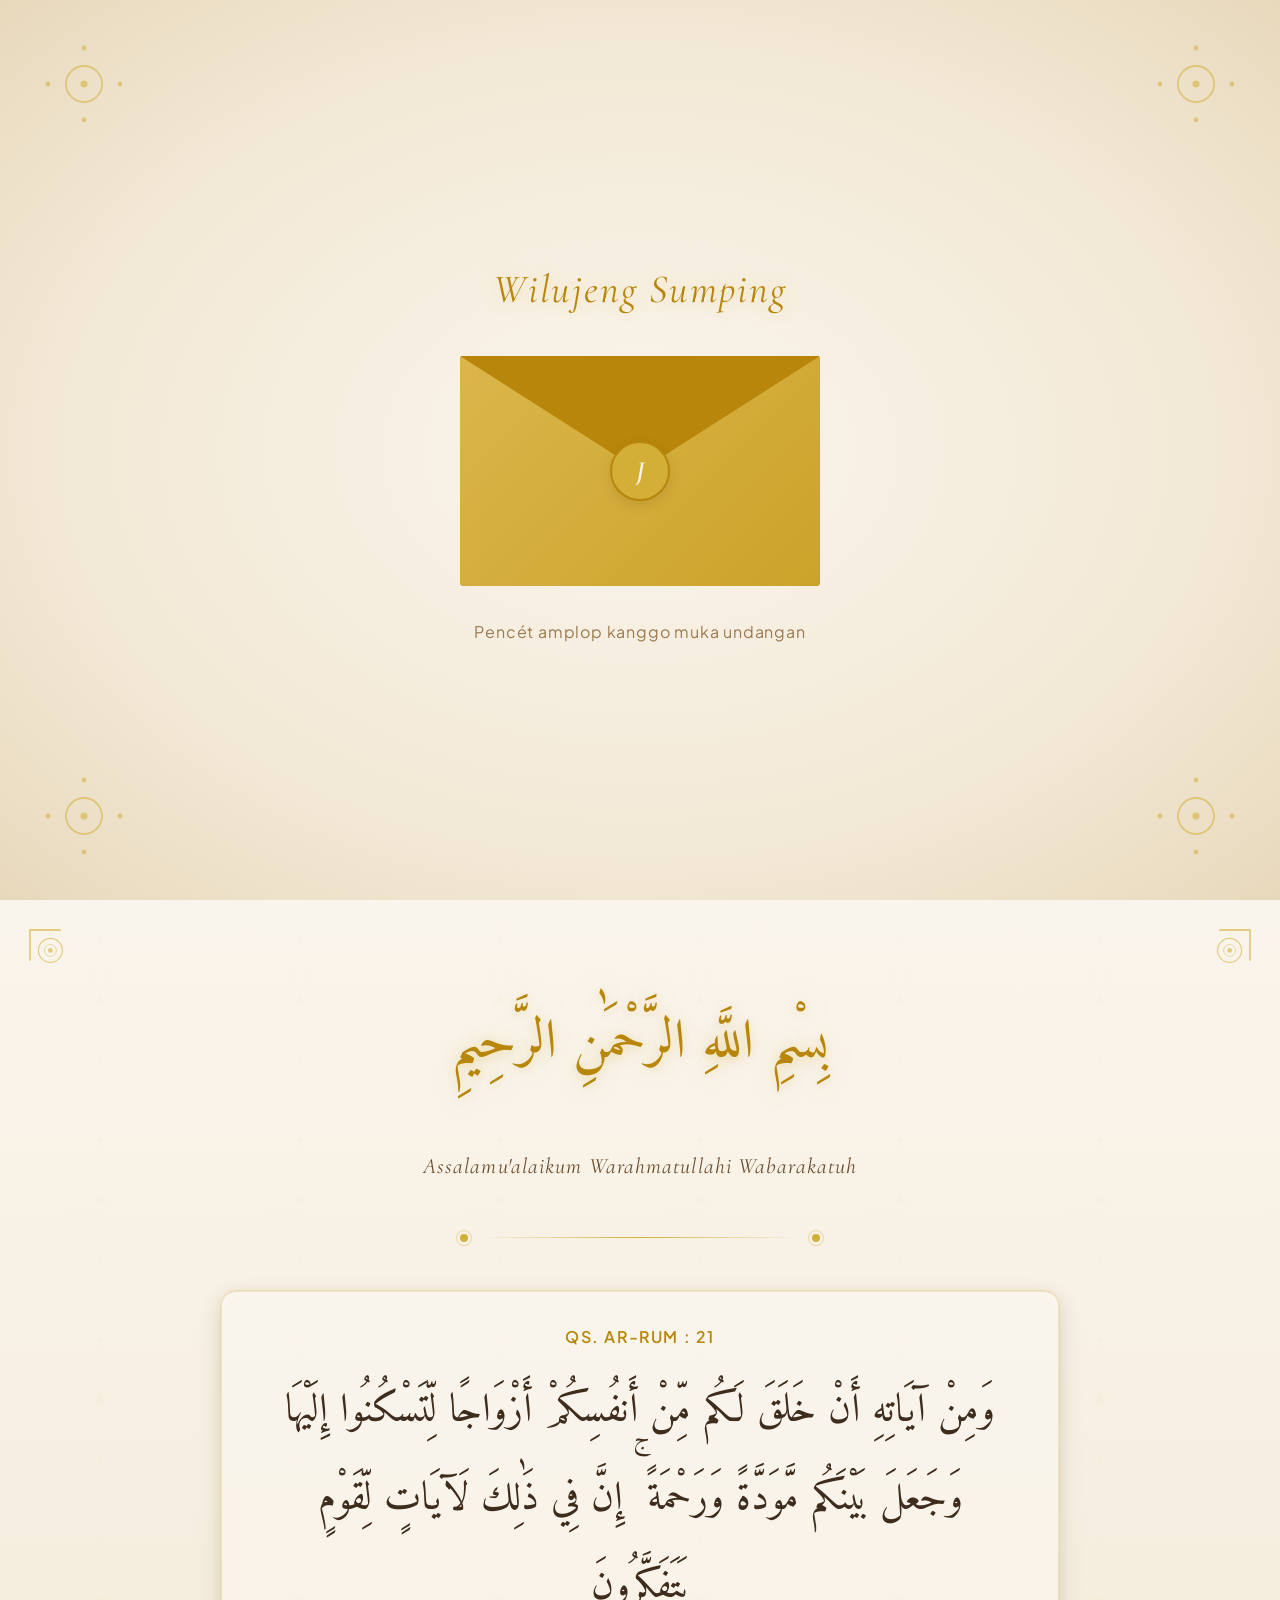
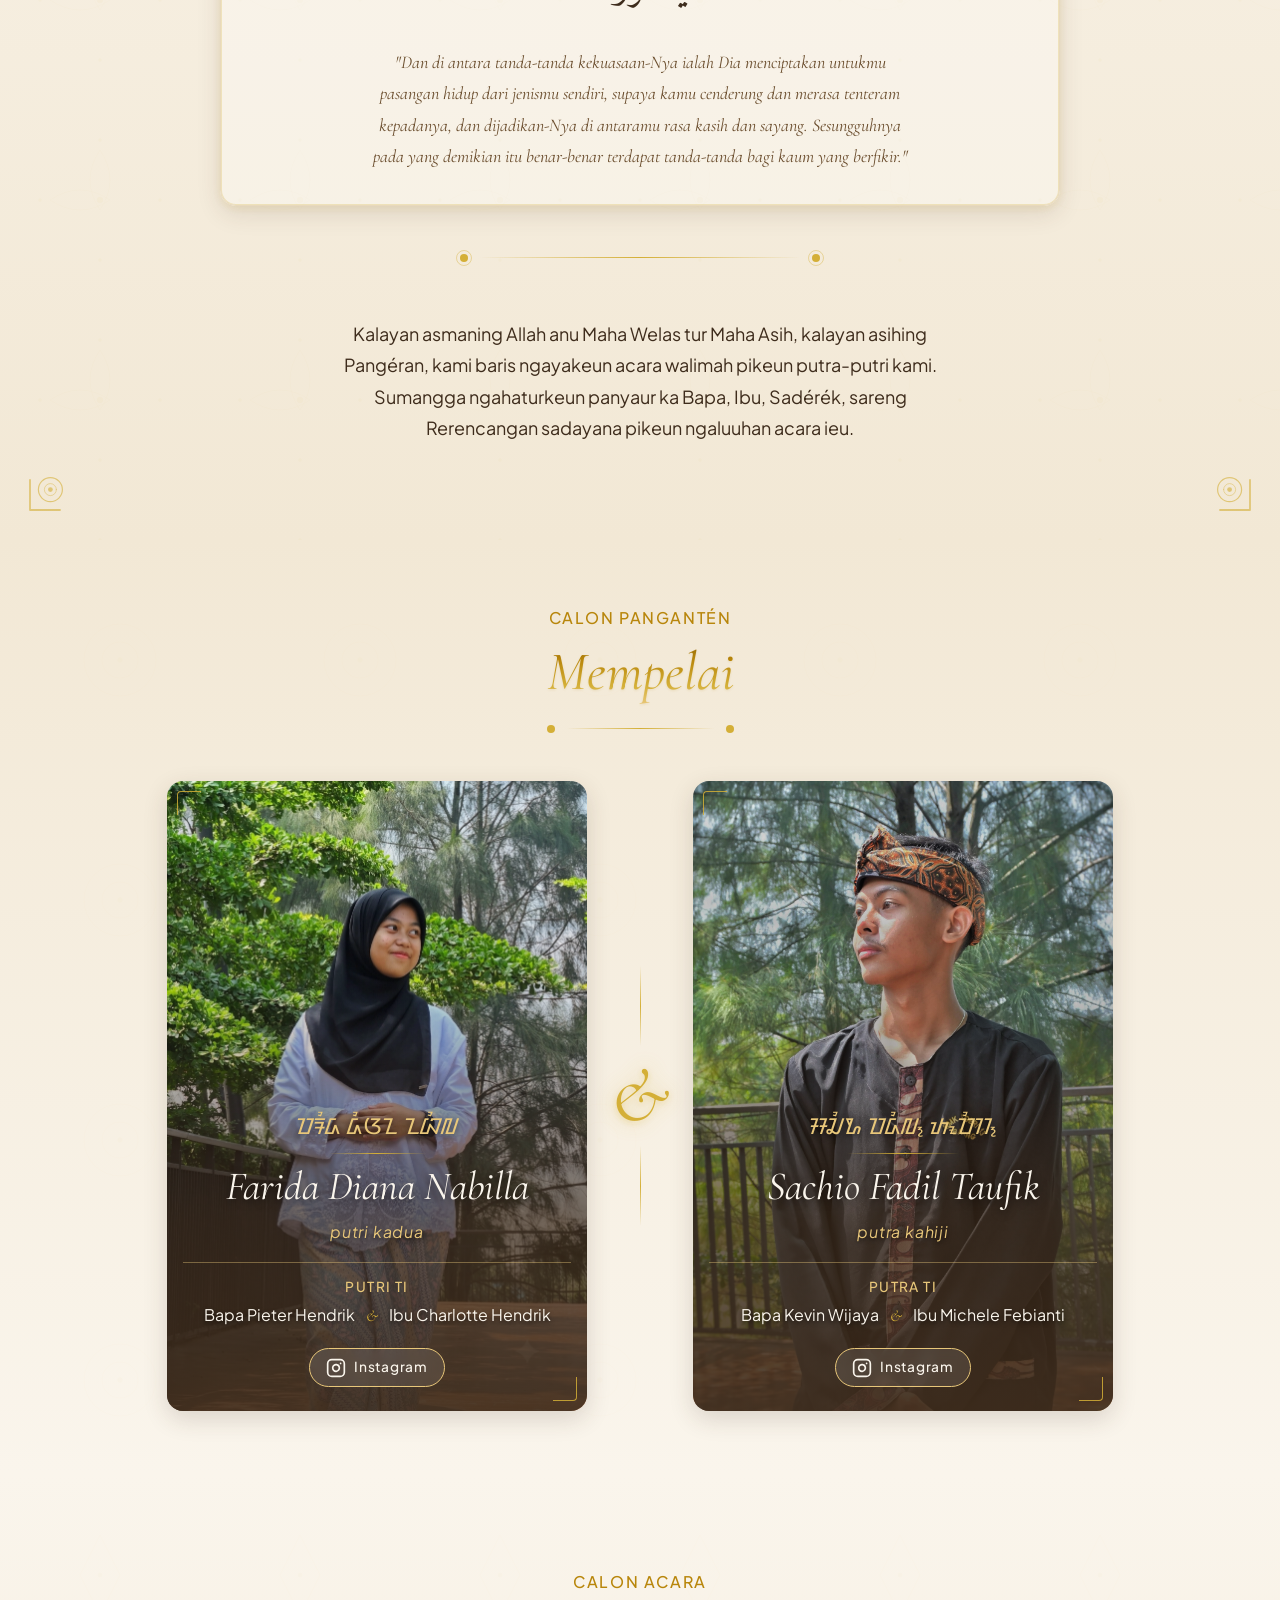
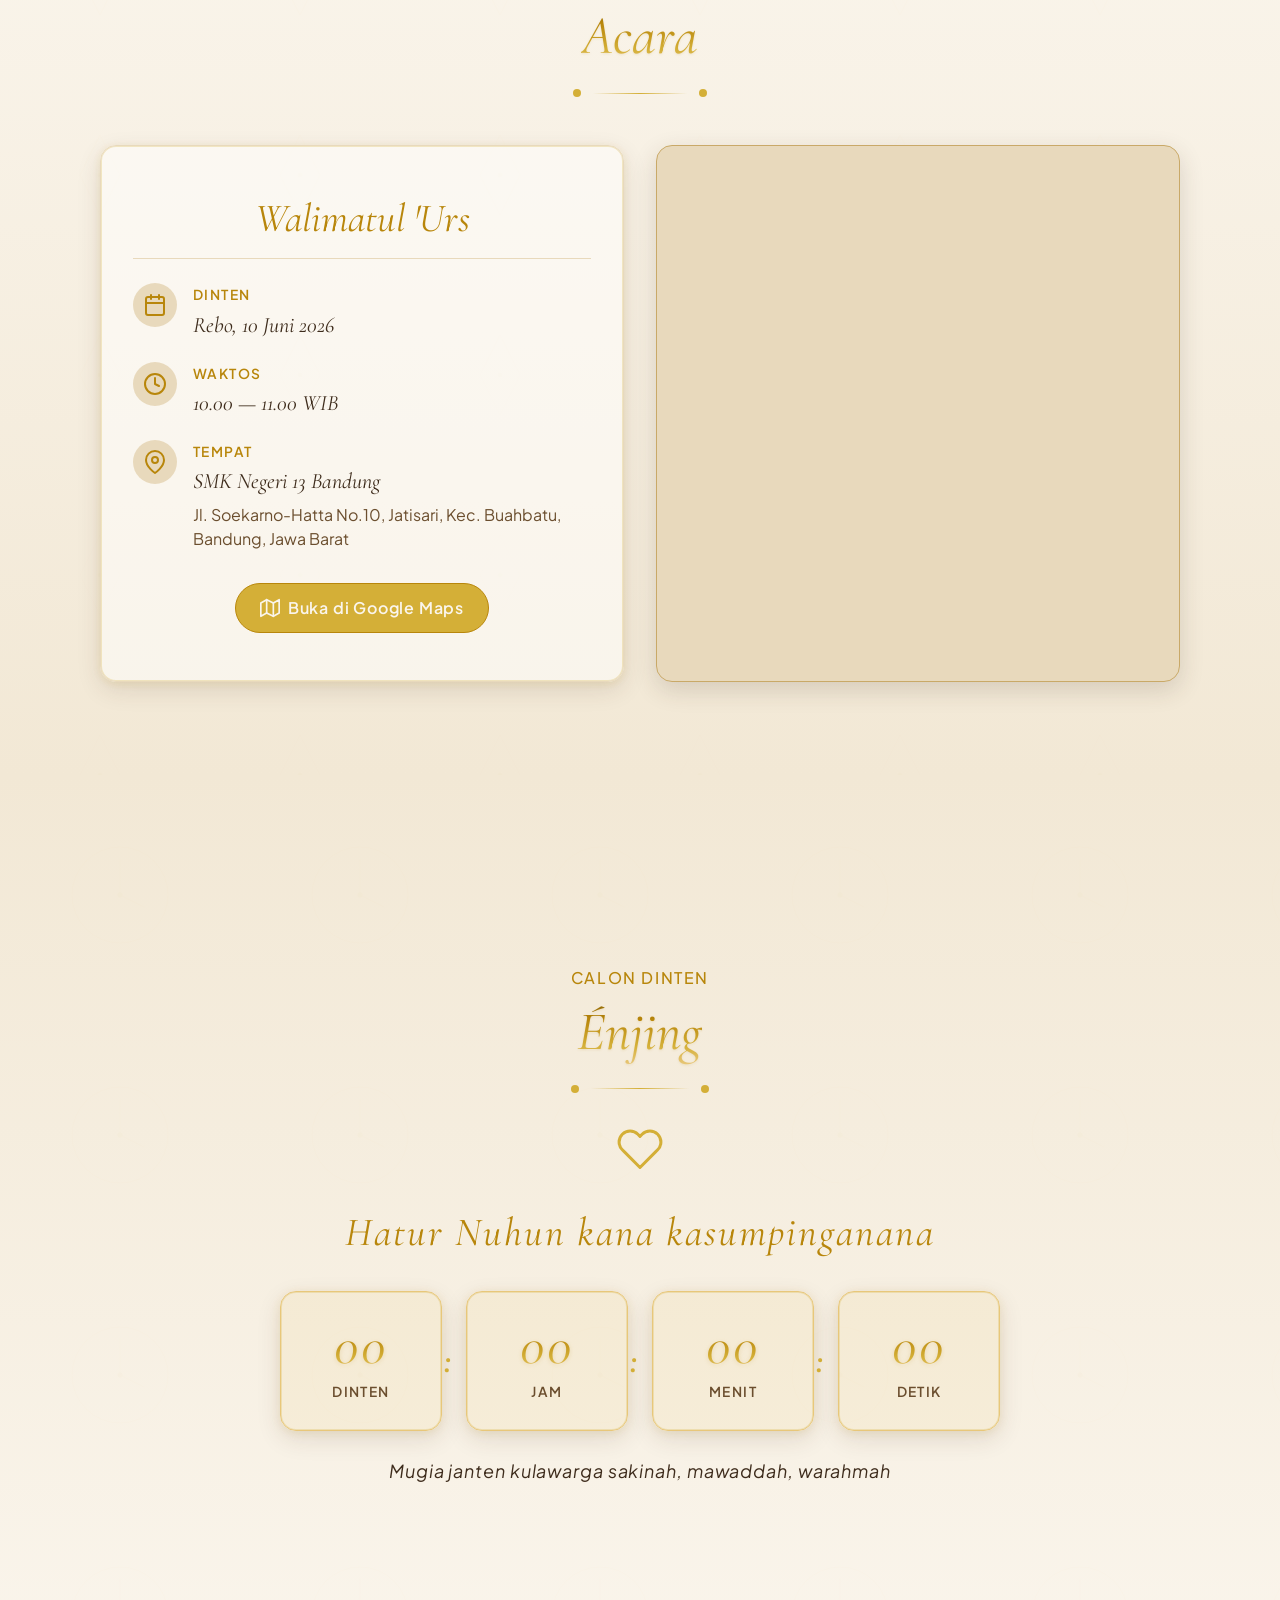
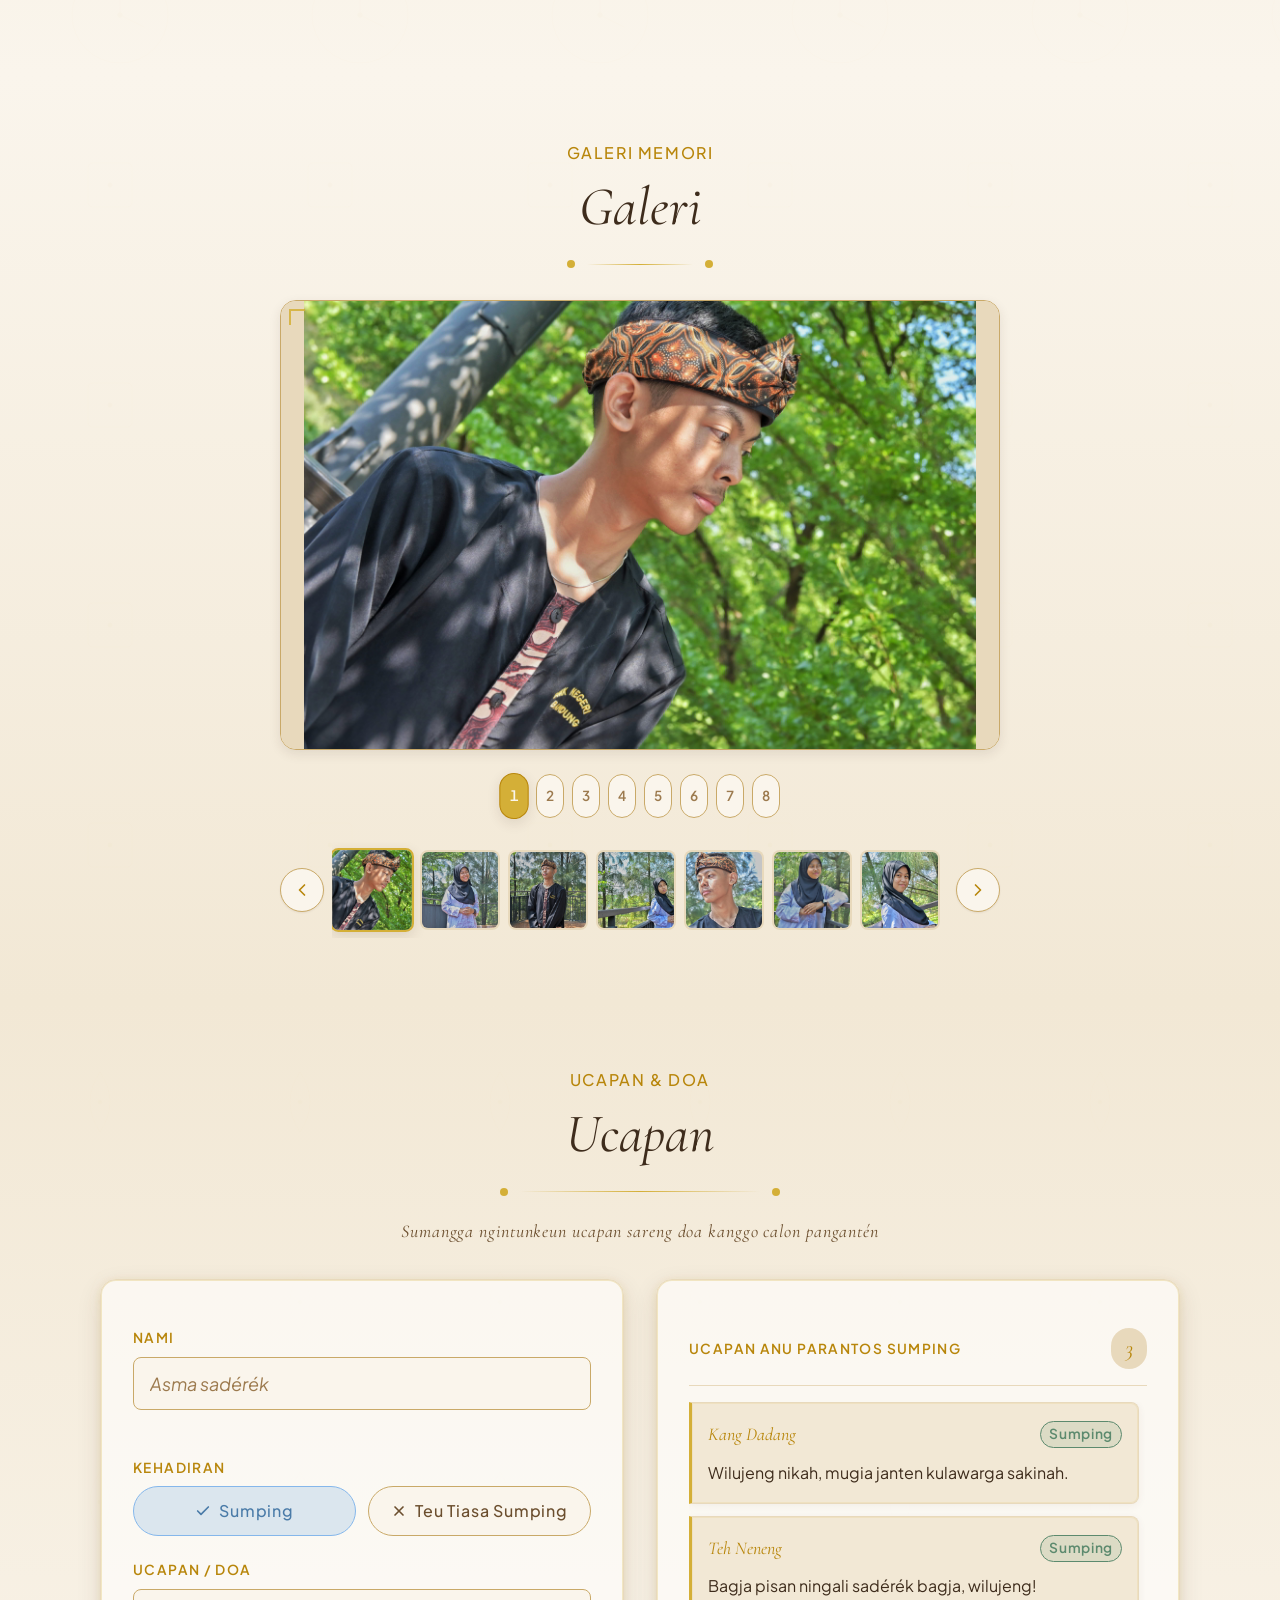
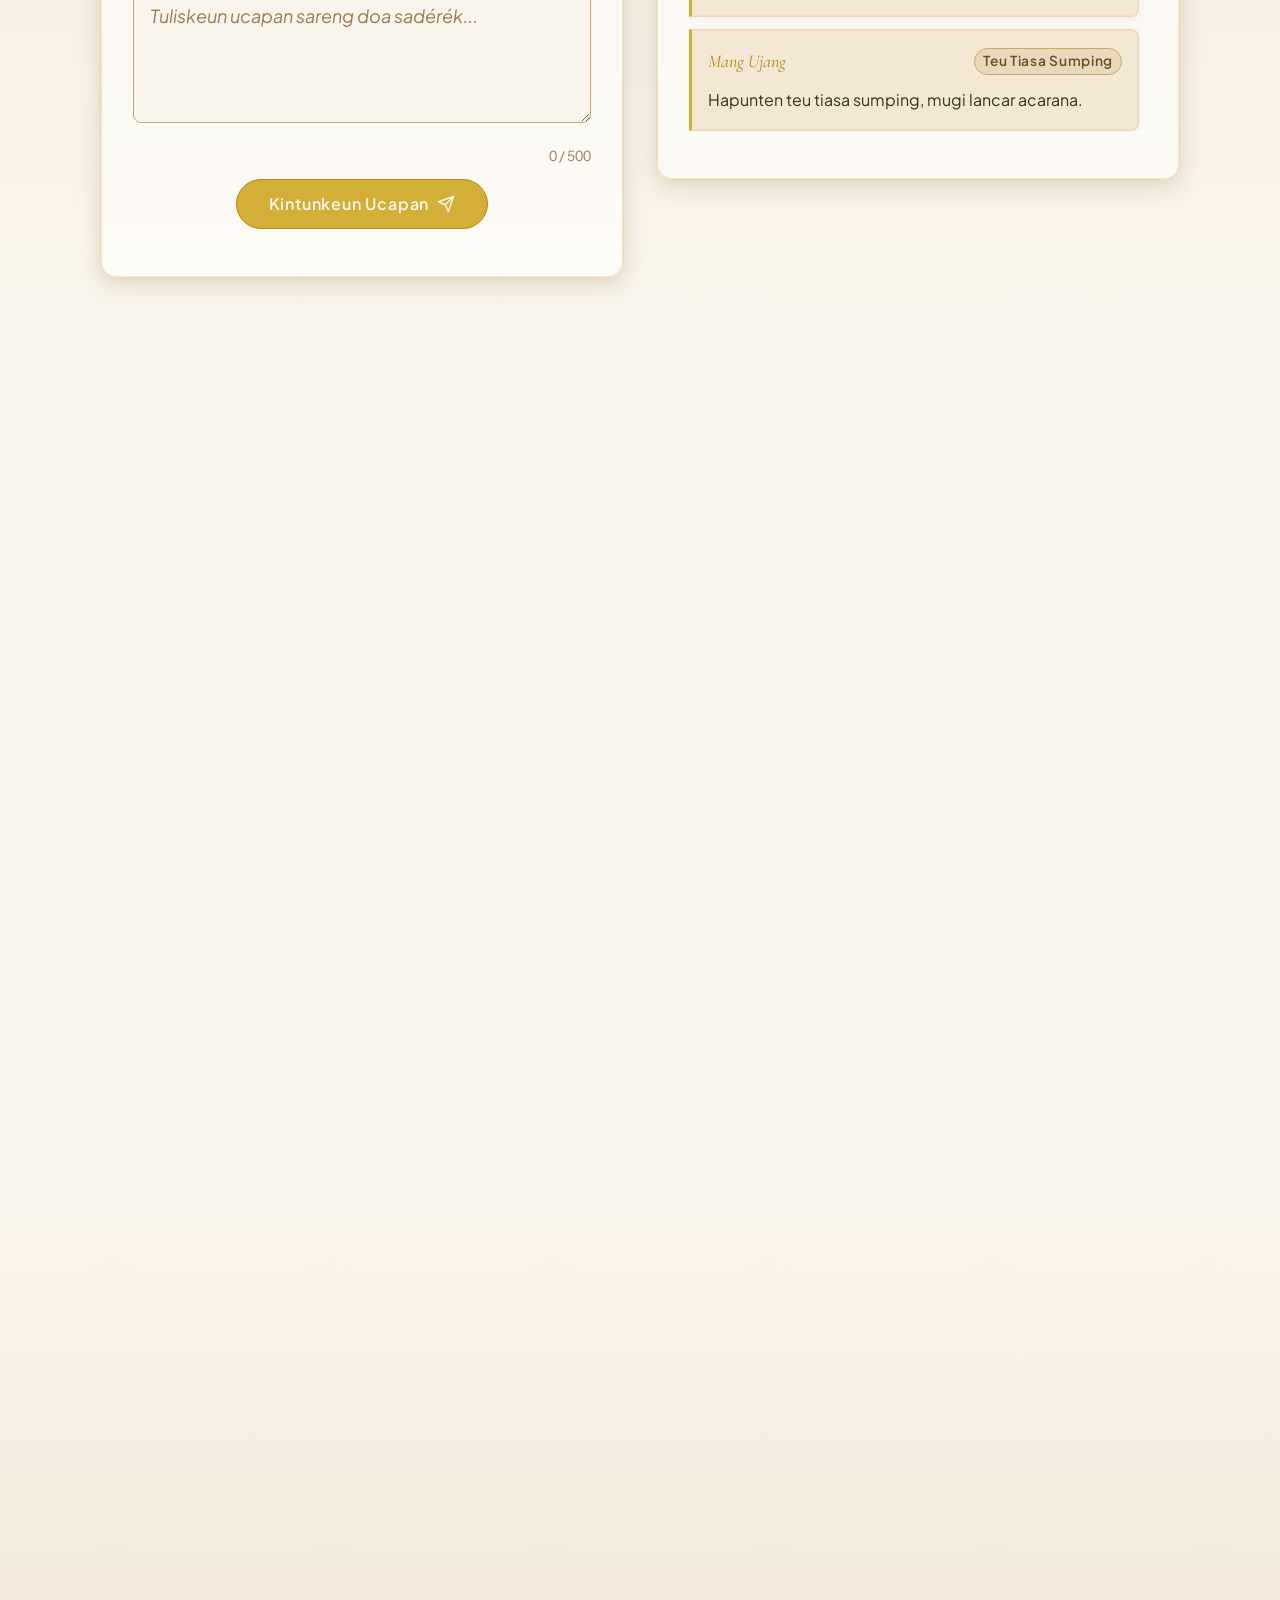
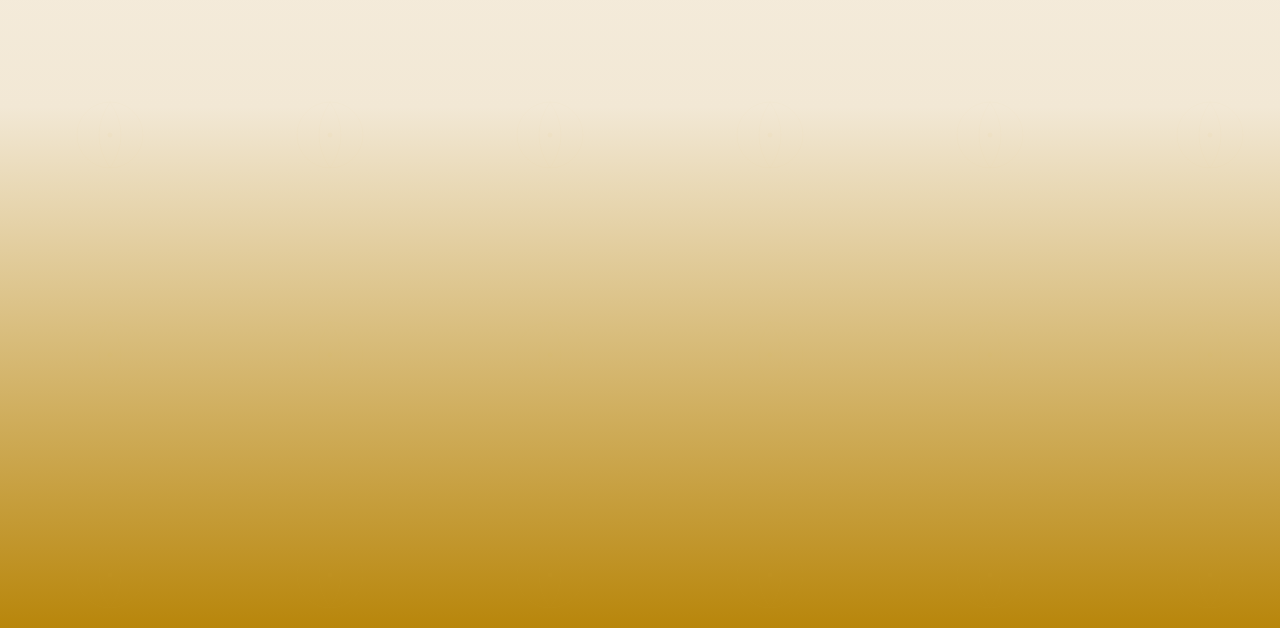
==== commit 6bb614ec: "membuat sebuah poster" ====
--- a/index.html
+++ b/index.html
@@ -673,6 +673,43 @@
   </section>
 
   <!-- ============================================================
+       SECTION BONUS: POSTER DIGITAL CTA
+       ============================================================ -->
+  <section id="poster-cta" class="section-poster-cta" aria-label="Poster digital interaktif">
+    <div class="poster-cta-ornament poster-cta-ornament-tl" aria-hidden="true"></div>
+    <div class="poster-cta-ornament poster-cta-ornament-br" aria-hidden="true"></div>
+
+    <div class="poster-cta-content">
+      <p class="poster-cta-eyebrow" data-aos="fade-up">Cindera Mata Digital</p>
+      <h2 class="poster-cta-heading" data-aos="fade-up">
+        Poster Jatukrami
+      </h2>
+
+      <div class="poster-cta-mockup" data-aos="zoom-in">
+        <div class="poster-cta-mockup-inner">
+          <span class="mockup-monogram">S & F</span>
+          <span class="mockup-label">Jatukrami</span>
+        </div>
+      </div>
+
+      <p class="poster-cta-text" data-aos="fade-up">
+        Simpen momen kabagjaan ieu dina wangun poster digital anu interaktif.
+        Anjeun tiasa ngunduh desainna kanggo kenang-kenangan.
+      </p>
+
+      <a href="poster.html" class="poster-cta-btn" data-aos="fade-up">
+        <span>Buka Poster</span>
+        <svg xmlns="http://www.w3.org/2000/svg" width="20" height="20"
+             viewBox="0 0 24 24" fill="none" stroke="currentColor"
+             stroke-width="2" stroke-linecap="round" stroke-linejoin="round">
+          <line x1="5" y1="12" x2="19" y2="12"></line>
+          <polyline points="12 5 19 12 12 19"></polyline>
+        </svg>
+      </a>
+    </div>
+  </section>
+
+  <!-- ============================================================
        9. FOOTER
        ============================================================ -->
   <footer id="footer" class="section section-footer" aria-label="Panutup undangan">
--- a/css/style.css
+++ b/css/style.css
@@ -13,6 +13,7 @@
 @import url('countdown.css');  /* Section 6: countdown timer 3 state */
 @import url('galeri.css');     /* Section 7: galeri foto carousel + lightbox */
 @import url('ucapan.css');     /* Section 8: form ucapan & doa + list */
+@import url('poster-cta.css');  /* Section Bonus: Poster Digital CTA */
 @import url('footer.css');     /* Section 9: footer + share + credit */
 @import url('sections.css');   /* (legacy placeholder) */
 @import url('music-toggle.css'); /* Komponen floating music toggle */
